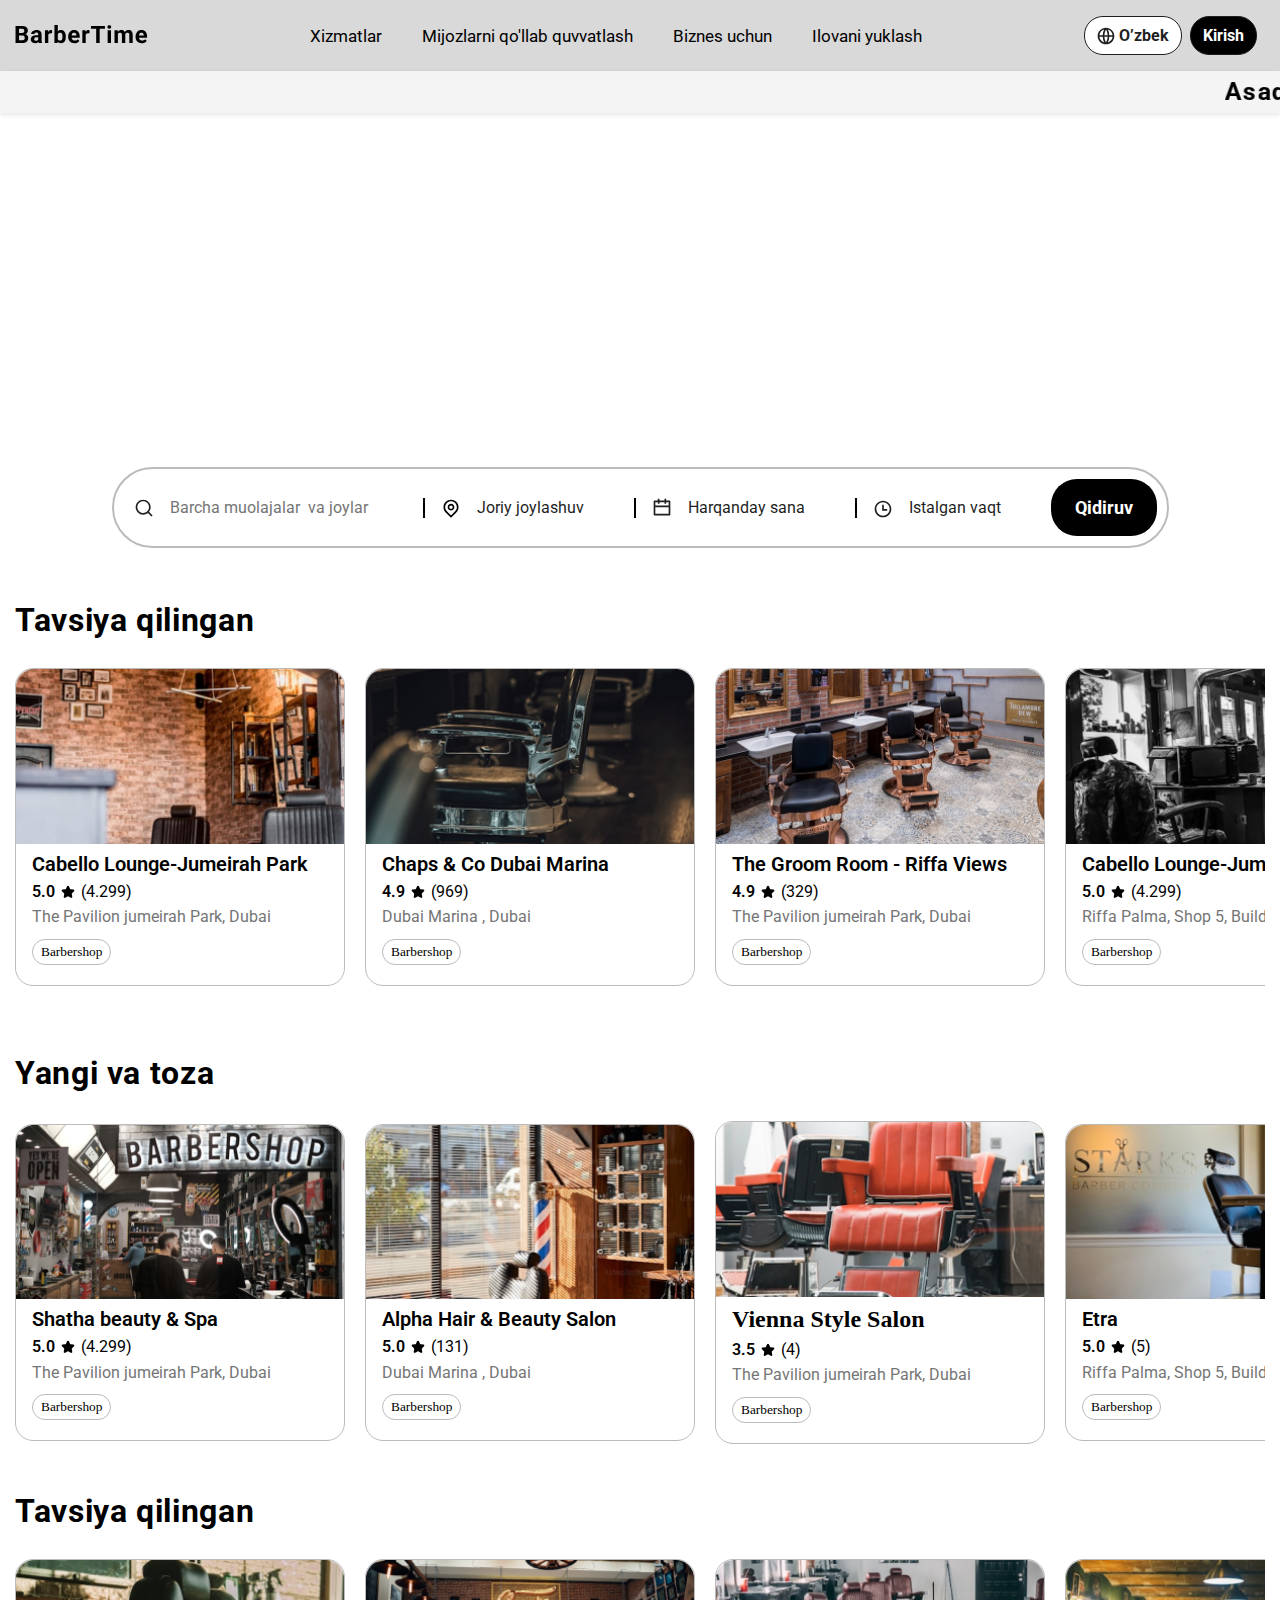
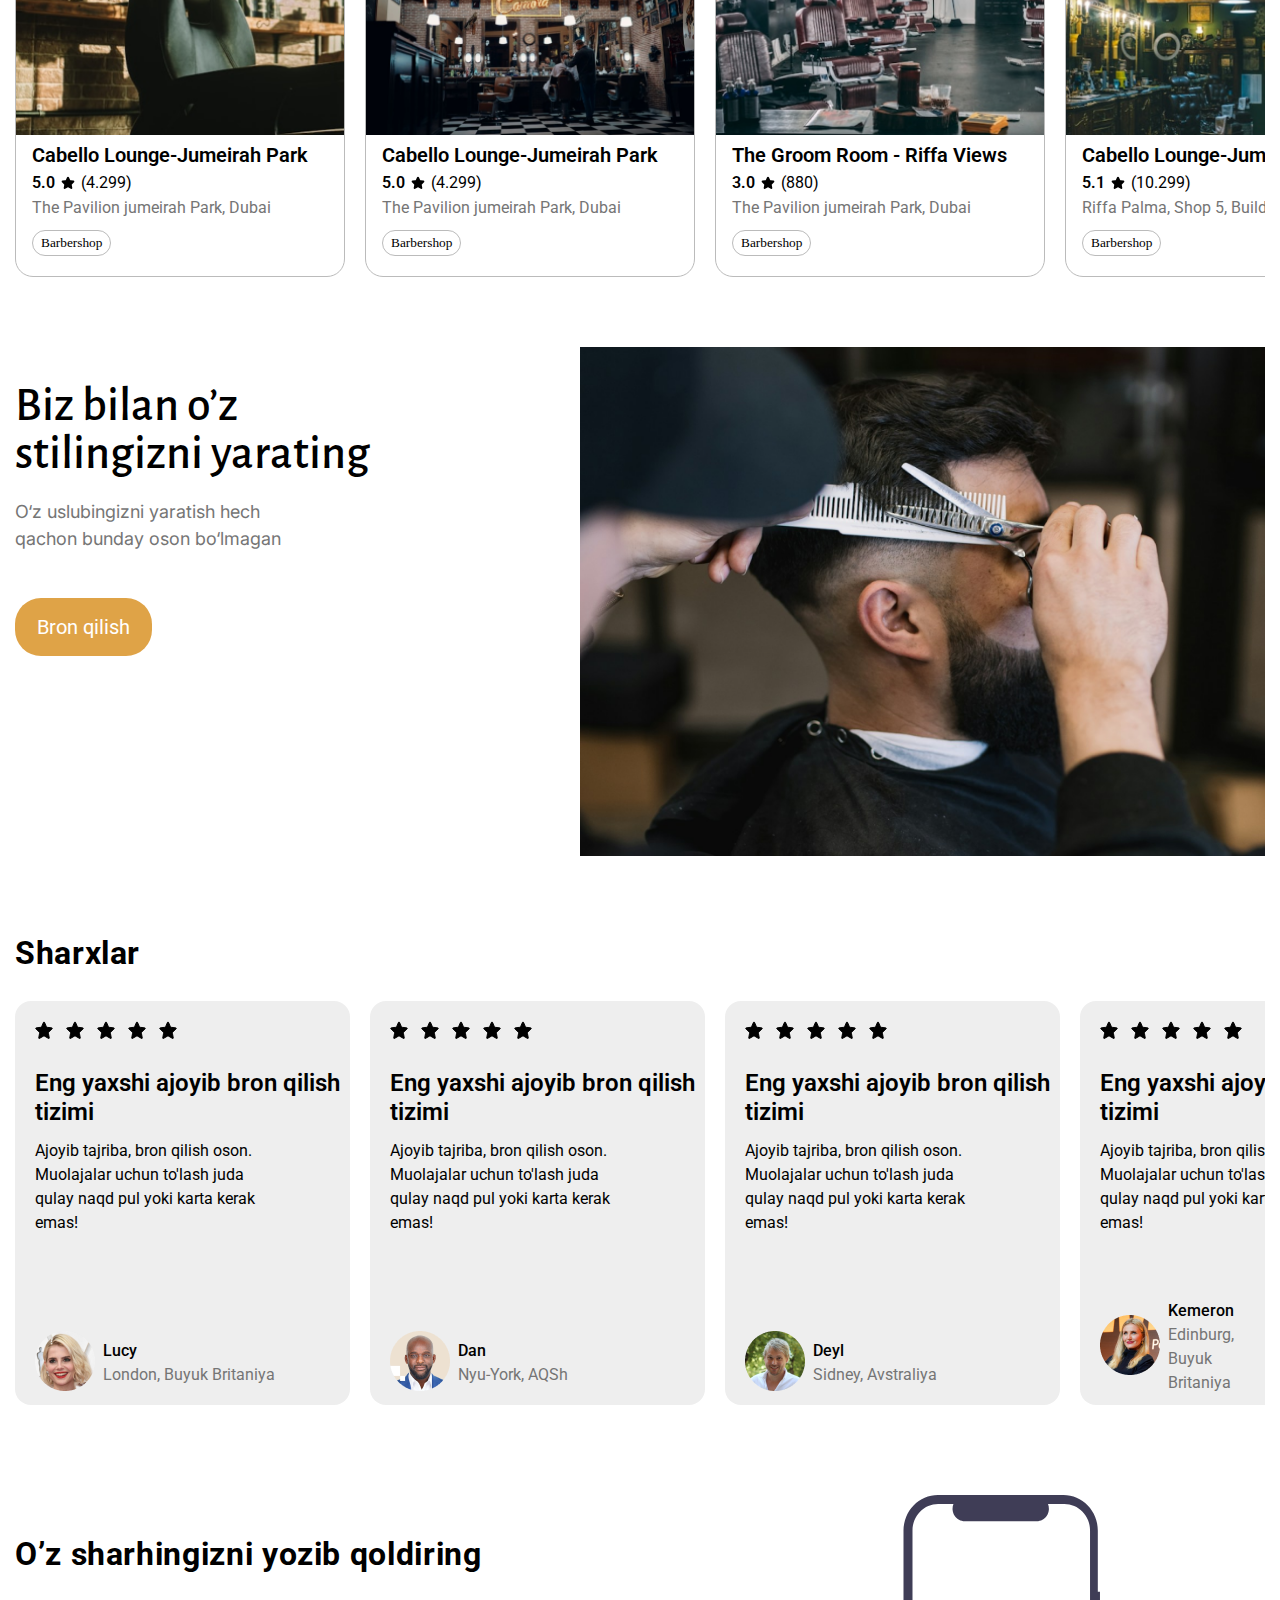
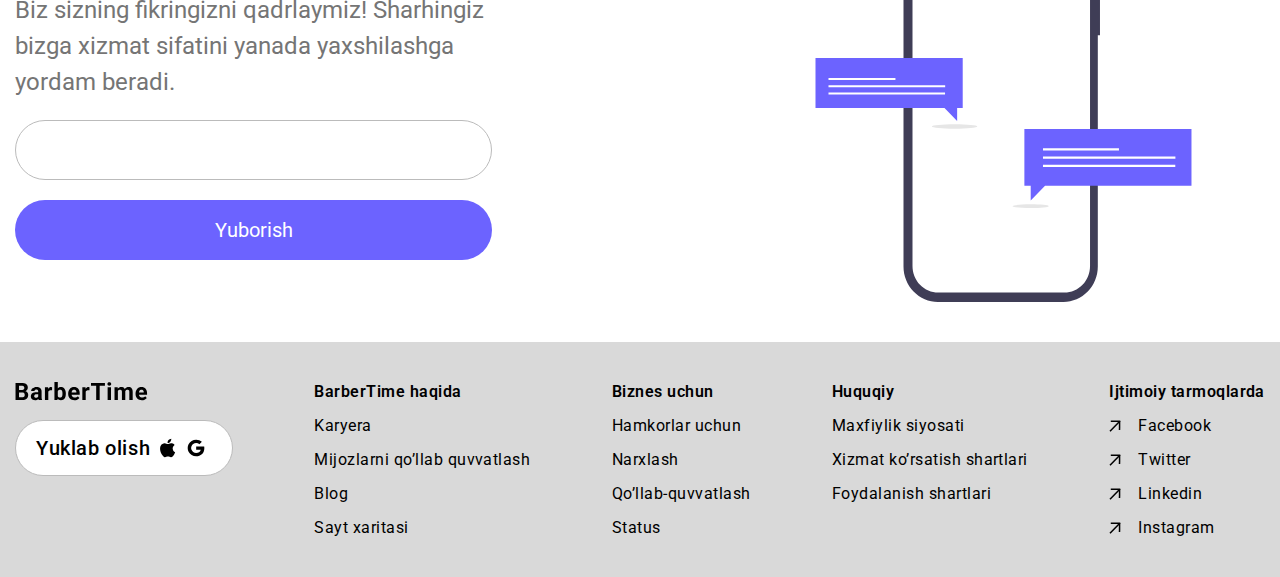
==== index.html @ 0e74a111 "M" ====
<!DOCTYPE html>
<html lang="en">

<head>
    <meta charset="UTF-8">
    <meta name="viewport" content="width=device-width, initial-scale=1.0">
    <title>BarberTime</title>
    <link rel="stylesheet" href="./styles/style.css">
    <audio id="background-music" autoplay loop style="display: none;">
        <source src="./img/Audio.webm" type="audio/webm">
        <source src="./img/Audio.webm" type="audio/ogg">
        Brauzeringiz audio fayllarni qo‘llab-quvvatlamaydi.
    </audio>
</head>

<body>
    <div class="wraaper">
        <!-- HEADER - START -->
        <header class="header">
            <div class="container">
                <div class="header-row">
                    <a href="./index.html" class="header-logo">
                        <img src="./img/header/BarberTime Logo.svg" alt="">
                    </a>
                    <div class="header-nav">
                        <a href="#" class="header-link">Xizmatlar</a>
                        <a href="#" class="header-link">Mijozlarni qo'llab quvvatlash</a>
                        <a href="#" class="header-link">Biznes uchun</a>
                        <a href="#" class="header-link">Ilovani yuklash</a>
                    </div>
                    <div class="header-buttons">
                        <button class="header-button">
                            <div class="header-btn__logo">
                                <svg width="18" height="18" viewBox="0 0 18 18" fill="none"
                                    xmlns="http://www.w3.org/2000/svg">
                                    <path
                                        d="M8.99996 17.3333C4.39758 17.3333 0.666626 13.6023 0.666626 9C0.666626 4.39763 4.39758 0.666672 8.99996 0.666672C13.6023 0.666672 17.3333 4.39763 17.3333 9C17.3333 13.6023 13.6023 17.3333 8.99996 17.3333ZM7.09164 15.3895C6.28948 13.6883 5.79773 11.8118 5.68938 9.83334H2.38487C2.71496 12.4804 4.59695 14.6456 7.09164 15.3895ZM7.35888 9.83334C7.48421 11.8657 8.06479 13.7748 8.99996 15.46C9.93513 13.7748 10.5157 11.8657 10.641 9.83334H7.35888ZM15.615 9.83334H12.3105C12.2022 11.8118 11.7105 13.6883 10.9083 15.3895C13.403 14.6456 15.285 12.4804 15.615 9.83334ZM2.38487 8.16667H5.68938C5.79773 6.18815 6.28948 4.31173 7.09164 2.61047C4.59695 3.35445 2.71496 5.51959 2.38487 8.16667ZM7.35888 8.16667H10.641C10.5157 6.13436 9.93513 4.22521 8.99996 2.54C8.06479 4.22521 7.48421 6.13436 7.35888 8.16667ZM10.9083 2.61047C11.7105 4.31173 12.2022 6.18815 12.3105 8.16667H15.615C15.285 5.51959 13.403 3.35445 10.9083 2.61047Z"
                                        fill="#1F1F1F" />
                                </svg>
                            </div>
                            <h4 class="header-btn__title">O’zbek</h4>
                        </button>
                        <a href="./login.html" class="header-login__btn header-button">
                            <h4 class="header-btn__title">Kirish</h4>
                        </a>
                        <div class="header-mobile">
                            <button class="header-mobile__button header-button">
                                <svg xmlns="http://www.w3.org/2000/svg" width="24" height="20" viewBox="0 0 24 24"
                                    style="fill: rgb(0, 0, 0);transform: msFilter">
                                    <path d="M4 6h16v2H4zm0 5h16v2H4zm0 5h16v2H4z"></path>
                                </svg>
                            </button>
                        </div>
                    </div>
                </div>
            </div> 
        </header>
        <div class="marquer-asad">
            <marquee class="marque" behavior="scroll" direction="left">Asad Web Desgin Soon...� Asad Web Desgin Soon...�</marquee>
            </div>  
        <!-- HEADER - END -->
        <main class="main">
            <!-- BANNER - START -->
            <section class="banner">
                <div class="container">
                    <div class="banner-row">
                        <h1 class="banner-title">Mahalliy go'zallik va sog'lomlashtirish xizmatlarini bron qiling :)
                        </h1>
                        <div class="banner-card">
                            <label class="banner-tiem">
                                <div class="banner-item__icn">
                                    <svg width="20" height="20" viewBox="0 0 20 20" fill="none"
                                        xmlns="http://www.w3.org/2000/svg">
                                        <path
                                            d="M15.0258 13.8473L18.5947 17.4163L17.4163 18.5948L13.8473 15.0258C12.5641 16.0525 10.9367 16.6667 9.16667 16.6667C5.02667 16.6667 1.66667 13.3067 1.66667 9.16667C1.66667 5.02667 5.02667 1.66667 9.16667 1.66667C13.3067 1.66667 16.6667 5.02667 16.6667 9.16667C16.6667 10.9367 16.0525 12.5641 15.0258 13.8473ZM13.3539 13.229C14.3729 12.1788 15 10.7463 15 9.16667C15 5.94376 12.3896 3.33334 9.16667 3.33334C5.94375 3.33334 3.33333 5.94376 3.33333 9.16667C3.33333 12.3896 5.94375 15 9.16667 15C10.7463 15 12.1788 14.3729 13.229 13.3539L13.3539 13.229Z"
                                            fill="#1F1F1F" />
                                    </svg>
                                </div>
                                <input type="text" class="banner-input" placeholder="Barcha muolajalar  va joylar">
                            </label>
                            <div class="banner-tiem">
                                <div class="banner-item__icn">
                                    <svg width="20" height="20" viewBox="0 0 20 20" fill="none"
                                        xmlns="http://www.w3.org/2000/svg">
                                        <path
                                            d="M10 17.4163L14.1248 13.2914C16.4028 11.0134 16.4028 7.31994 14.1248 5.04188C11.8468 2.76382 8.15327 2.76382 5.87521 5.04188C3.59715 7.31994 3.59715 11.0134 5.87521 13.2914L10 17.4163ZM10 19.7733L4.6967 14.47C1.76777 11.541 1.76777 6.7923 4.6967 3.86337C7.62563 0.934438 12.3743 0.934438 15.3033 3.86337C18.2323 6.7923 18.2323 11.541 15.3033 14.47L10 19.7733ZM10 10.8333C10.9205 10.8333 11.6667 10.0872 11.6667 9.16667C11.6667 8.2462 10.9205 7.5 10 7.5C9.0795 7.5 8.33333 8.2462 8.33333 9.16667C8.33333 10.0872 9.0795 10.8333 10 10.8333ZM10 12.5C8.15905 12.5 6.66667 11.0076 6.66667 9.16667C6.66667 7.32572 8.15905 5.83334 10 5.83334C11.8409 5.83334 13.3333 7.32572 13.3333 9.16667C13.3333 11.0076 11.8409 12.5 10 12.5Z"
                                            fill="black" />
                                    </svg>
                                </div>
                                <div class="banner-item__title">Joriy joylashuv</div>
                            </div>
                            <div class="banner-tiem">
                                <div class="banner-item__icn">
                                    <svg width="20" height="20" viewBox="0 0 20 20" fill="none"
                                        xmlns="http://www.w3.org/2000/svg">
                                        <path
                                            d="M7.50002 0.833328V2.49999H12.5V0.833328H14.1667V2.49999H17.5C17.9603 2.49999 18.3334 2.87309 18.3334 3.33333V16.6667C18.3334 17.1269 17.9603 17.5 17.5 17.5H2.50002C2.03979 17.5 1.66669 17.1269 1.66669 16.6667V3.33333C1.66669 2.87309 2.03979 2.49999 2.50002 2.49999H5.83335V0.833328H7.50002ZM16.6667 9.16666H3.33335V15.8333H16.6667V9.16666ZM5.83335 4.16666H3.33335V7.49999H16.6667V4.16666H14.1667V5.83333H12.5V4.16666H7.50002V5.83333H5.83335V4.16666Z"
                                            fill="#1F1F1F" />
                                    </svg>
                                </div>
                                <div class="banner-item__title">Harqanday sana</div>
                            </div>
                            <div class="banner-tiem">
                                <div class="banner-item__icn">
                                    <svg width="20" height="21" viewBox="0 0 20 21" fill="none"
                                        xmlns="http://www.w3.org/2000/svg">
                                        <path
                                            d="M10 19.3148C5.39765 19.3148 1.66669 15.5838 1.66669 10.9815C1.66669 6.37911 5.39765 2.64815 10 2.64815C14.6024 2.64815 18.3334 6.37911 18.3334 10.9815C18.3334 15.5838 14.6024 19.3148 10 19.3148ZM10 17.6481C13.6819 17.6481 16.6667 14.6634 16.6667 10.9815C16.6667 7.29958 13.6819 4.31481 10 4.31481C6.31812 4.31481 3.33335 7.29958 3.33335 10.9815C3.33335 14.6634 6.31812 17.6481 10 17.6481ZM10.8334 10.9815H14.1667V12.6481H9.16669V6.81481H10.8334V10.9815Z"
                                            fill="#1F1F1F" />
                                    </svg>
                                </div>
                                <div class="banner-item__title">Istalgan vaqt</div>
                            </div>
                            <button class="banner-search__btn">Qidiruv</button>
                        </div>
                    </div>
                </div>
            </section>
            <!-- BANNER - START -->

            <!-- RECOMMEND - START -->
            <section class="recommend">
                <div class="container">
                    <h1 class="recommend-title item-title">Tavsiya qilingan</h1>
                    <div class="recommend-row item-main">
                        <div class="recommend-card item-card">
                            <div class="recommend-card__img item-card__img">
                                <img src="./img/tavsiya-card/Cabello Lounge-Jumeirah Park.png" alt="">
                            </div>
                            <div class="recommend-card__contend item-card__contend">
                                <h2 class="recommend-card__title item-card__title">Cabello Lounge-Jumeirah Park</h2>
                                <div class="recommen-row item-row">
                                    <p class="star-title">5.0</p>
                                    <svg width="16" height="16" viewBox="0 0 16 16" fill="none"
                                        xmlns="http://www.w3.org/2000/svg">
                                        <path
                                            d="M8.48884 12.4467C8.18537 12.2769 7.81543 12.2769 7.51196 12.4467L5.18988 13.7465C4.44527 14.1633 3.55431 13.516 3.72061 12.679L4.23923 10.0689C4.30701 9.72782 4.19269 9.37599 3.93736 9.13987L1.98365 7.33314C1.35714 6.75378 1.69746 5.70639 2.54485 5.60591L5.18743 5.29259C5.53279 5.25165 5.83207 5.0342 5.97774 4.7184L7.09234 2.30198C7.44975 1.52711 8.55104 1.52711 8.90845 2.30199L10.023 4.71839C10.1687 5.0342 10.468 5.25165 10.8133 5.29259L13.4559 5.60592C14.3033 5.70639 14.6436 6.75377 14.0171 7.33314L12.0634 9.13987C11.8081 9.37599 11.6938 9.72782 11.7616 10.0689L12.2802 12.679C12.4465 13.516 11.5555 14.1633 10.8109 13.7465L8.48884 12.4467Z"
                                            fill="black" />
                                    </svg>
                                    <p class="star-left__title">(4.299)</p>
                                </div>
                                <p class="recommend-card__subtitle item-card__subtitle">The Pavilion jumeirah Park, Dubai</p>
                                <button class="recommend-button item-card__button">Barbershop</button>
                            </div>
                        </div>
                        <div class="recommend-card item-card">
                            <div class="recommend-card__img item-card__img">
                                <img src="./img/tavsiya-card/Chaps & Co Dubai Marina.png" alt="">
                            </div>
                            <div class="recommend-card__contend item-card__contend">
                                <h2 class="recommend-card__title item-card__title">Chaps & Co Dubai Marina</h2>
                                <div class="recommen-row item-row">
                                    <p class="star-title">4.9</p>
                                    <svg width="16" height="16" viewBox="0 0 16 16" fill="none"
                                        xmlns="http://www.w3.org/2000/svg">
                                        <path
                                            d="M8.48884 12.4467C8.18537 12.2769 7.81543 12.2769 7.51196 12.4467L5.18988 13.7465C4.44527 14.1633 3.55431 13.516 3.72061 12.679L4.23923 10.0689C4.30701 9.72782 4.19269 9.37599 3.93736 9.13987L1.98365 7.33314C1.35714 6.75378 1.69746 5.70639 2.54485 5.60591L5.18743 5.29259C5.53279 5.25165 5.83207 5.0342 5.97774 4.7184L7.09234 2.30198C7.44975 1.52711 8.55104 1.52711 8.90845 2.30199L10.023 4.71839C10.1687 5.0342 10.468 5.25165 10.8133 5.29259L13.4559 5.60592C14.3033 5.70639 14.6436 6.75377 14.0171 7.33314L12.0634 9.13987C11.8081 9.37599 11.6938 9.72782 11.7616 10.0689L12.2802 12.679C12.4465 13.516 11.5555 14.1633 10.8109 13.7465L8.48884 12.4467Z"
                                            fill="black" />
                                    </svg>
                                    <p class="star-left__title">(969)</p>
                                </div>
                                <p class="recommend-card__subtitle item-card__subtitle">Dubai  Marina , Dubai</p>
                                <button class="recommend-button item-card__button">Barbershop</button>
                            </div>
                        </div>
                        <div class="recommend-card item-card">
                            <div class="recommend-card__img item-card__img">
                                <img src="./img/tavsiya-card/The Groom Room - Riffa Views.png" alt="">
                            </div>
                            <div class="recommend-card__contend item-card__contend">
                                <h2 class="recommend-card__title item-card__title">The Groom Room - Riffa Views</h2>
                                <div class="recommen-row item-row">
                                    <p class="star-title">4.9</p>
                                    <svg width="16" height="16" viewBox="0 0 16 16" fill="none"
                                        xmlns="http://www.w3.org/2000/svg">
                                        <path
                                            d="M8.48884 12.4467C8.18537 12.2769 7.81543 12.2769 7.51196 12.4467L5.18988 13.7465C4.44527 14.1633 3.55431 13.516 3.72061 12.679L4.23923 10.0689C4.30701 9.72782 4.19269 9.37599 3.93736 9.13987L1.98365 7.33314C1.35714 6.75378 1.69746 5.70639 2.54485 5.60591L5.18743 5.29259C5.53279 5.25165 5.83207 5.0342 5.97774 4.7184L7.09234 2.30198C7.44975 1.52711 8.55104 1.52711 8.90845 2.30199L10.023 4.71839C10.1687 5.0342 10.468 5.25165 10.8133 5.29259L13.4559 5.60592C14.3033 5.70639 14.6436 6.75377 14.0171 7.33314L12.0634 9.13987C11.8081 9.37599 11.6938 9.72782 11.7616 10.0689L12.2802 12.679C12.4465 13.516 11.5555 14.1633 10.8109 13.7465L8.48884 12.4467Z"
                                            fill="black" />
                                    </svg>
                                    <p class="star-left__title">(329)</p>
                                </div>
                                <p class="recommend-card__subtitle item-card__subtitle">The Pavilion jumeirah Park, Dubai</p>
                                <button class="recommend-button item-card__button">Barbershop</button>
                            </div>
                        </div>
                        <div class="recommend-card item-card">
                            <div class="recommend-card__img item-card__img">
                                <img src="./img/tavsiya-card/Cabello Lounge-Jumeirah.png" alt="">
                            </div>
                            <div class="recommend-card__contend item-card__contend">
                                <h2 class="recommend-card__title item-card__title">Cabello Lounge-Jumeirah Park</h2>
                                <div class="recommen-row item-row">
                                    <p class="star-title">5.0</p>
                                    <svg width="16" height="16" viewBox="0 0 16 16" fill="none"
                                        xmlns="http://www.w3.org/2000/svg">
                                        <path
                                            d="M8.48884 12.4467C8.18537 12.2769 7.81543 12.2769 7.51196 12.4467L5.18988 13.7465C4.44527 14.1633 3.55431 13.516 3.72061 12.679L4.23923 10.0689C4.30701 9.72782 4.19269 9.37599 3.93736 9.13987L1.98365 7.33314C1.35714 6.75378 1.69746 5.70639 2.54485 5.60591L5.18743 5.29259C5.53279 5.25165 5.83207 5.0342 5.97774 4.7184L7.09234 2.30198C7.44975 1.52711 8.55104 1.52711 8.90845 2.30199L10.023 4.71839C10.1687 5.0342 10.468 5.25165 10.8133 5.29259L13.4559 5.60592C14.3033 5.70639 14.6436 6.75377 14.0171 7.33314L12.0634 9.13987C11.8081 9.37599 11.6938 9.72782 11.7616 10.0689L12.2802 12.679C12.4465 13.516 11.5555 14.1633 10.8109 13.7465L8.48884 12.4467Z"
                                            fill="black" />
                                    </svg>
                                    <p class="star-left__title">(4.299)</p>
                                </div>
                                <p class="recommend-card__subtitle item-card__subtitle">Riffa Palma, Shop 5, Building 772, Road </p>
                                <button class="recommend-button item-card__button">Barbershop</button>
                            </div>
                        </div>
                    </div>
                </div>
            </section>
            <!-- RECOMMEND - END -->

            <!-- NEW-TOWAR - START -->
            <section class="new-towar">
                <div class="container">
                    <h1 class="new-towar__title item-title">Yangi va toza</h1>
                    <div class="new-towar__row item-main">
                        <div class="new-towar__card item-card">
                            <div class="new-towar__card-img item-card__img">
                                <img src="./img/Nwe-towar__card/Rectangle 6.png" alt="img">
                            </div>
                            <div class="new-towar__contend item-card__contend">
                                <h2 class="new-towar__card-title item-card__title">Shatha beauty & Spa</h2>
                                <div class="item-row">
                                    <p class="star-title">5.0</p>
                                    <svg width="16" height="16" viewBox="0 0 16 16" fill="none"
                                        xmlns="http://www.w3.org/2000/svg">
                                        <path
                                            d="M8.48884 12.4467C8.18537 12.2769 7.81543 12.2769 7.51196 12.4467L5.18988 13.7465C4.44527 14.1633 3.55431 13.516 3.72061 12.679L4.23923 10.0689C4.30701 9.72782 4.19269 9.37599 3.93736 9.13987L1.98365 7.33314C1.35714 6.75378 1.69746 5.70639 2.54485 5.60591L5.18743 5.29259C5.53279 5.25165 5.83207 5.0342 5.97774 4.7184L7.09234 2.30198C7.44975 1.52711 8.55104 1.52711 8.90845 2.30199L10.023 4.71839C10.1687 5.0342 10.468 5.25165 10.8133 5.29259L13.4559 5.60592C14.3033 5.70639 14.6436 6.75377 14.0171 7.33314L12.0634 9.13987C11.8081 9.37599 11.6938 9.72782 11.7616 10.0689L12.2802 12.679C12.4465 13.516 11.5555 14.1633 10.8109 13.7465L8.48884 12.4467Z"
                                            fill="black" />
                                    </svg>
                                    <p class="star-left__title">(4.299)</p>
                                </div>
                                <p class="new-towar__card-subtitle item-card__subtitle">The Pavilion jumeirah Park, Dubai</p>
                                <button class="new-towar__button item-card__button">Barbershop</button>
                            </div>
                        </div>
                        <div class="new-towar__card item-card">
                            <div class="new-towar__card-img item-card__img">
                                <img src="./img/Nwe-towar__card/Rectangle 9.png" alt="img">
                            </div>
                            <div class="new-towar__contend item-card__contend">
                                <h2 class="new-towar__card-title item-card__title">Alpha Hair & Beauty Salon</h2>
                                <div class="item-row">
                                    <p class="star-title">5.0</p>
                                    <svg width="16" height="16" viewBox="0 0 16 16" fill="none"
                                        xmlns="http://www.w3.org/2000/svg">
                                        <path
                                            d="M8.48884 12.4467C8.18537 12.2769 7.81543 12.2769 7.51196 12.4467L5.18988 13.7465C4.44527 14.1633 3.55431 13.516 3.72061 12.679L4.23923 10.0689C4.30701 9.72782 4.19269 9.37599 3.93736 9.13987L1.98365 7.33314C1.35714 6.75378 1.69746 5.70639 2.54485 5.60591L5.18743 5.29259C5.53279 5.25165 5.83207 5.0342 5.97774 4.7184L7.09234 2.30198C7.44975 1.52711 8.55104 1.52711 8.90845 2.30199L10.023 4.71839C10.1687 5.0342 10.468 5.25165 10.8133 5.29259L13.4559 5.60592C14.3033 5.70639 14.6436 6.75377 14.0171 7.33314L12.0634 9.13987C11.8081 9.37599 11.6938 9.72782 11.7616 10.0689L12.2802 12.679C12.4465 13.516 11.5555 14.1633 10.8109 13.7465L8.48884 12.4467Z"
                                            fill="black" />
                                    </svg>
                                    <p class="star-left__title">(131)</p>
                                </div>
                                <p class="new-towar__card-subtitle item-card__subtitle">Dubai  Marina , Dubai</p>
                                <button class="new-towar__button item-card__button">Barbershop</button>
                            </div>
                        </div>
                        <div class="new-towar__card item-card">
                            <div class="new-towar__card-img item-card__img">
                                <img src="./img/Nwe-towar__card/Rectangle 12.png" alt="img">
                            </div>
                            <div class="new-towar__contend item-card__contend">
                                <h2 class="new-towar__card-title">Vienna Style Salon</h2>
                                <div class="item-row">
                                    <p class="star-title">3.5</p>
                                    <svg width="16" height="16" viewBox="0 0 16 16" fill="none"
                                        xmlns="http://www.w3.org/2000/svg">
                                        <path
                                            d="M8.48884 12.4467C8.18537 12.2769 7.81543 12.2769 7.51196 12.4467L5.18988 13.7465C4.44527 14.1633 3.55431 13.516 3.72061 12.679L4.23923 10.0689C4.30701 9.72782 4.19269 9.37599 3.93736 9.13987L1.98365 7.33314C1.35714 6.75378 1.69746 5.70639 2.54485 5.60591L5.18743 5.29259C5.53279 5.25165 5.83207 5.0342 5.97774 4.7184L7.09234 2.30198C7.44975 1.52711 8.55104 1.52711 8.90845 2.30199L10.023 4.71839C10.1687 5.0342 10.468 5.25165 10.8133 5.29259L13.4559 5.60592C14.3033 5.70639 14.6436 6.75377 14.0171 7.33314L12.0634 9.13987C11.8081 9.37599 11.6938 9.72782 11.7616 10.0689L12.2802 12.679C12.4465 13.516 11.5555 14.1633 10.8109 13.7465L8.48884 12.4467Z"
                                            fill="black" />
                                    </svg>
                                    <p class="star-left__title">(4)</p>
                                </div>
                                <p class="new-towar__card-subtitle item-card__subtitle">The Pavilion jumeirah Park, Dubai</p>
                                <button class="new-towar__button item-card__button">Barbershop</button>
                            </div>
                        </div>
                        <div class="new-towar__card item-card">
                            <div class="new-towar__card-img item-card__img">
                                <img src="./img/Nwe-towar__card/Rectangle 15.png" alt="img">
                            </div>
                            <div class="new-towar__contend item-card__contend">
                                <h2 class="new-towar__card-title item-card__title">Etra</h2>
                                <div class="item-row">
                                    <p class="star-title">5.0</p>
                                    <svg width="16" height="16" viewBox="0 0 16 16" fill="none"
                                        xmlns="http://www.w3.org/2000/svg">
                                        <path
                                            d="M8.48884 12.4467C8.18537 12.2769 7.81543 12.2769 7.51196 12.4467L5.18988 13.7465C4.44527 14.1633 3.55431 13.516 3.72061 12.679L4.23923 10.0689C4.30701 9.72782 4.19269 9.37599 3.93736 9.13987L1.98365 7.33314C1.35714 6.75378 1.69746 5.70639 2.54485 5.60591L5.18743 5.29259C5.53279 5.25165 5.83207 5.0342 5.97774 4.7184L7.09234 2.30198C7.44975 1.52711 8.55104 1.52711 8.90845 2.30199L10.023 4.71839C10.1687 5.0342 10.468 5.25165 10.8133 5.29259L13.4559 5.60592C14.3033 5.70639 14.6436 6.75377 14.0171 7.33314L12.0634 9.13987C11.8081 9.37599 11.6938 9.72782 11.7616 10.0689L12.2802 12.679C12.4465 13.516 11.5555 14.1633 10.8109 13.7465L8.48884 12.4467Z"
                                            fill="black" />
                                    </svg>
                                    <p class="star-left__title">(5)</p>
                                </div>
                                <p class="new-towar__card-subtitle item-card__subtitle">Riffa Palma, Shop 5, Building 772, Road </p>
                                <button class="new-towar__button item-card__button">Barbershop</button>
                            </div>
                        </div>
                    </div>

                </div>
            </section>
            <!-- NEW-TOWAR - END -->

            <!-- EXPLANATION - START -->
            <section class="explanation">
                <div class="container">
                    <h1 class="explanation-title item-title">Tavsiya qilingan</h1>
                    <div class="explanation-row item-main">
                        <div class="explanation-card item-card">
                            <div class="explanation-card__img item-card__img">
                                <img src="./img/explanation/Rectangle 6.png" alt="">
                            </div>
                            <div class="explanation-card__contend item-card__contend">
                                <h2 class="explanation-card__title item item-card__title">Cabello Lounge-Jumeirah Park</h2>
                                <div class="item-row">
                                    <p class="star-title">5.0</p>
                                    <svg width="16" height="16" viewBox="0 0 16 16" fill="none"
                                        xmlns="http://www.w3.org/2000/svg">
                                        <path
                                            d="M8.48884 12.4467C8.18537 12.2769 7.81543 12.2769 7.51196 12.4467L5.18988 13.7465C4.44527 14.1633 3.55431 13.516 3.72061 12.679L4.23923 10.0689C4.30701 9.72782 4.19269 9.37599 3.93736 9.13987L1.98365 7.33314C1.35714 6.75378 1.69746 5.70639 2.54485 5.60591L5.18743 5.29259C5.53279 5.25165 5.83207 5.0342 5.97774 4.7184L7.09234 2.30198C7.44975 1.52711 8.55104 1.52711 8.90845 2.30199L10.023 4.71839C10.1687 5.0342 10.468 5.25165 10.8133 5.29259L13.4559 5.60592C14.3033 5.70639 14.6436 6.75377 14.0171 7.33314L12.0634 9.13987C11.8081 9.37599 11.6938 9.72782 11.7616 10.0689L12.2802 12.679C12.4465 13.516 11.5555 14.1633 10.8109 13.7465L8.48884 12.4467Z"
                                            fill="black" />
                                    </svg>
                                    <p class="star-left__title">(4.299)</p>
                                </div>
                                <p class="explanation-card__subtitle item-card__subtitle">The Pavilion jumeirah Park, Dubai</p>
                                <button class="explanation-card__button item-card__button">Barbershop</button>
                            </div>
                        </div>
                        <div class="explanation-card item-card">
                            <div class="explanation-card__img item-card__img">
                                <img src="./img/explanation/Rectangle 9.png" alt="">
                            </div>
                            <div class="explanation-card__contend item-card__contend">
                                <h2 class="explanation-card__title item item-card__title">Cabello Lounge-Jumeirah Park</h2>
                                <div class="item-row">
                                    <p class="star-title">5.0</p>
                                    <svg width="16" height="16" viewBox="0 0 16 16" fill="none"
                                        xmlns="http://www.w3.org/2000/svg">
                                        <path
                                            d="M8.48884 12.4467C8.18537 12.2769 7.81543 12.2769 7.51196 12.4467L5.18988 13.7465C4.44527 14.1633 3.55431 13.516 3.72061 12.679L4.23923 10.0689C4.30701 9.72782 4.19269 9.37599 3.93736 9.13987L1.98365 7.33314C1.35714 6.75378 1.69746 5.70639 2.54485 5.60591L5.18743 5.29259C5.53279 5.25165 5.83207 5.0342 5.97774 4.7184L7.09234 2.30198C7.44975 1.52711 8.55104 1.52711 8.90845 2.30199L10.023 4.71839C10.1687 5.0342 10.468 5.25165 10.8133 5.29259L13.4559 5.60592C14.3033 5.70639 14.6436 6.75377 14.0171 7.33314L12.0634 9.13987C11.8081 9.37599 11.6938 9.72782 11.7616 10.0689L12.2802 12.679C12.4465 13.516 11.5555 14.1633 10.8109 13.7465L8.48884 12.4467Z"
                                            fill="black" />
                                    </svg>
                                    <p class="star-left__title">(4.299)</p>
                                </div>
                                <p class="explanation-card__subtitle item-card__subtitle">The Pavilion jumeirah Park, Dubai</p>
                                <button class="explanation-card__button item-card__button">Barbershop</button>
                            </div>
                        </div>
                        <div class="explanation-card item-card">
                            <div class="explanation-card__img item-card__img">
                                <img src="./img/explanation/Rectangle 12.png" alt="">
                            </div>
                            <div class="explanation-card__contend item-card__contend">
                                <h2 class="explanation-card__title item item-card__title">The Groom Room - Riffa Views</h2>
                                <div class="item-row">
                                    <p class="star-title">3.0</p>
                                    <svg width="16" height="16" viewBox="0 0 16 16" fill="none"
                                        xmlns="http://www.w3.org/2000/svg">
                                        <path
                                            d="M8.48884 12.4467C8.18537 12.2769 7.81543 12.2769 7.51196 12.4467L5.18988 13.7465C4.44527 14.1633 3.55431 13.516 3.72061 12.679L4.23923 10.0689C4.30701 9.72782 4.19269 9.37599 3.93736 9.13987L1.98365 7.33314C1.35714 6.75378 1.69746 5.70639 2.54485 5.60591L5.18743 5.29259C5.53279 5.25165 5.83207 5.0342 5.97774 4.7184L7.09234 2.30198C7.44975 1.52711 8.55104 1.52711 8.90845 2.30199L10.023 4.71839C10.1687 5.0342 10.468 5.25165 10.8133 5.29259L13.4559 5.60592C14.3033 5.70639 14.6436 6.75377 14.0171 7.33314L12.0634 9.13987C11.8081 9.37599 11.6938 9.72782 11.7616 10.0689L12.2802 12.679C12.4465 13.516 11.5555 14.1633 10.8109 13.7465L8.48884 12.4467Z"
                                            fill="black" />
                                    </svg>
                                    <p class="star-left__title">(880)</p>
                                </div>
                                <p class="explanation-card__subtitle item-card__subtitle">The Pavilion jumeirah Park, Dubai</p>
                                <button class="explanation-card__button item-card__button">Barbershop</button>
                            </div>
                        </div>
                        <div class="explanation-card item-card">
                            <div class="explanation-card__img item-card__img">
                                <img src="./img/explanation/Rectangle 15.png" alt="">
                            </div>
                            <div class="explanation-card__contend item-card__contend">
                                <h2 class="explanation-card__title item item-card__title">Cabello Lounge-Jumeirah Park</h2>
                                <div class="item-row">
                                    <p class="star-title">5.1</p>
                                    <svg width="16" height="16" viewBox="0 0 16 16" fill="none"
                                        xmlns="http://www.w3.org/2000/svg">
                                        <path
                                            d="M8.48884 12.4467C8.18537 12.2769 7.81543 12.2769 7.51196 12.4467L5.18988 13.7465C4.44527 14.1633 3.55431 13.516 3.72061 12.679L4.23923 10.0689C4.30701 9.72782 4.19269 9.37599 3.93736 9.13987L1.98365 7.33314C1.35714 6.75378 1.69746 5.70639 2.54485 5.60591L5.18743 5.29259C5.53279 5.25165 5.83207 5.0342 5.97774 4.7184L7.09234 2.30198C7.44975 1.52711 8.55104 1.52711 8.90845 2.30199L10.023 4.71839C10.1687 5.0342 10.468 5.25165 10.8133 5.29259L13.4559 5.60592C14.3033 5.70639 14.6436 6.75377 14.0171 7.33314L12.0634 9.13987C11.8081 9.37599 11.6938 9.72782 11.7616 10.0689L12.2802 12.679C12.4465 13.516 11.5555 14.1633 10.8109 13.7465L8.48884 12.4467Z"
                                            fill="black" />
                                    </svg>
                                    <p class="star-left__title">(10.299)</p>
                                </div>
                                <p class="explanation-card__subtitle item-card__subtitle">Riffa Palma, Shop 5, Building 772, Road </p>
                                <button class="explanation-card__button item-card__button">Barbershop</button>
                            </div>
                        </div>
                    </div>
                </div>
            </section>
            <!-- EXPLANATION - END -->

            <!-- STYLE - START -->

            <section class="style">
                <div class="container">
                    <div class="style-row">
                        <div class="style-contend">
                            <h1 class="style-title">Biz bilan o’z stilingizni yarating</h1>
                            <p class="style-subtitle">O‘z uslubingizni yaratish hech qachon bunday oson bo‘lmagan</p>
                            <button class="style-submit__btn">Bron qilish</button> 
                        </div>
                        <div class="style-img">
                            <img src="./img/Style/bron1 images.png" alt="images">
                        </div>
                    </div>
                </div>
            </section>

            <!-- STYLE - END -->

            <!-- COMMENT - START -->

            <section class="comment">
                <div class="container">
                    <h1 class="comment-title item-title">Sharxlar</h1>
                    <div class="comment-row">
                        <div class="comment-card">
                            <div class="comment-stars">
                                <div class="comment-star">
                                    <svg width="18" height="19" viewBox="0 0 18 19" fill="none" xmlns="http://www.w3.org/2000/svg">
                                        <path d="M9.76089 15.2301C9.29131 14.9537 8.70878 14.9537 8.2392 15.2301L4.46505 17.4514C4.09485 17.6693 3.64037 17.3498 3.72013 16.9277L4.59153 12.3164C4.68499 11.8219 4.52417 11.3134 4.16331 10.9625L0.841496 7.73251C0.540806 7.44013 0.712023 6.92976 1.1282 6.87788L5.53151 6.32892C6.05594 6.26354 6.50727 5.92701 6.71958 5.44304L8.54216 1.2884C8.71713 0.889549 9.28295 0.889549 9.45792 1.2884L11.2805 5.44303C11.4928 5.92701 11.9441 6.26354 12.4685 6.32893L16.8718 6.87788C17.288 6.92976 17.4592 7.44013 17.1585 7.73251L13.8368 10.9625C13.4759 11.3134 13.3151 11.8219 13.4085 12.3164L14.2799 16.9277C14.3597 17.3498 13.9052 17.6693 13.535 17.4514L9.76089 15.2301Z" fill="black" stroke="black" stroke-linejoin="round"/>
                                    </svg>
                                </div>
                                <div class="comment-star">
                                    <svg width="18" height="19" viewBox="0 0 18 19" fill="none" xmlns="http://www.w3.org/2000/svg">
                                        <path d="M9.76089 15.2301C9.29131 14.9537 8.70878 14.9537 8.2392 15.2301L4.46505 17.4514C4.09485 17.6693 3.64037 17.3498 3.72013 16.9277L4.59153 12.3164C4.68499 11.8219 4.52417 11.3134 4.16331 10.9625L0.841496 7.73251C0.540806 7.44013 0.712023 6.92976 1.1282 6.87788L5.53151 6.32892C6.05594 6.26354 6.50727 5.92701 6.71958 5.44304L8.54216 1.2884C8.71713 0.889549 9.28295 0.889549 9.45792 1.2884L11.2805 5.44303C11.4928 5.92701 11.9441 6.26354 12.4685 6.32893L16.8718 6.87788C17.288 6.92976 17.4592 7.44013 17.1585 7.73251L13.8368 10.9625C13.4759 11.3134 13.3151 11.8219 13.4085 12.3164L14.2799 16.9277C14.3597 17.3498 13.9052 17.6693 13.535 17.4514L9.76089 15.2301Z" fill="black" stroke="black" stroke-linejoin="round"/>
                                    </svg>
                                </div>
                                <div class="comment-star">
                                    <svg width="18" height="19" viewBox="0 0 18 19" fill="none" xmlns="http://www.w3.org/2000/svg">
                                        <path d="M9.76089 15.2301C9.29131 14.9537 8.70878 14.9537 8.2392 15.2301L4.46505 17.4514C4.09485 17.6693 3.64037 17.3498 3.72013 16.9277L4.59153 12.3164C4.68499 11.8219 4.52417 11.3134 4.16331 10.9625L0.841496 7.73251C0.540806 7.44013 0.712023 6.92976 1.1282 6.87788L5.53151 6.32892C6.05594 6.26354 6.50727 5.92701 6.71958 5.44304L8.54216 1.2884C8.71713 0.889549 9.28295 0.889549 9.45792 1.2884L11.2805 5.44303C11.4928 5.92701 11.9441 6.26354 12.4685 6.32893L16.8718 6.87788C17.288 6.92976 17.4592 7.44013 17.1585 7.73251L13.8368 10.9625C13.4759 11.3134 13.3151 11.8219 13.4085 12.3164L14.2799 16.9277C14.3597 17.3498 13.9052 17.6693 13.535 17.4514L9.76089 15.2301Z" fill="black" stroke="black" stroke-linejoin="round"/>
                                    </svg>
                                </div>
                                <div class="comment-star">
                                    <svg width="18" height="19" viewBox="0 0 18 19" fill="none" xmlns="http://www.w3.org/2000/svg">
                                        <path d="M9.76089 15.2301C9.29131 14.9537 8.70878 14.9537 8.2392 15.2301L4.46505 17.4514C4.09485 17.6693 3.64037 17.3498 3.72013 16.9277L4.59153 12.3164C4.68499 11.8219 4.52417 11.3134 4.16331 10.9625L0.841496 7.73251C0.540806 7.44013 0.712023 6.92976 1.1282 6.87788L5.53151 6.32892C6.05594 6.26354 6.50727 5.92701 6.71958 5.44304L8.54216 1.2884C8.71713 0.889549 9.28295 0.889549 9.45792 1.2884L11.2805 5.44303C11.4928 5.92701 11.9441 6.26354 12.4685 6.32893L16.8718 6.87788C17.288 6.92976 17.4592 7.44013 17.1585 7.73251L13.8368 10.9625C13.4759 11.3134 13.3151 11.8219 13.4085 12.3164L14.2799 16.9277C14.3597 17.3498 13.9052 17.6693 13.535 17.4514L9.76089 15.2301Z" fill="black" stroke="black" stroke-linejoin="round"/>
                                    </svg>
                                </div>
                                <div class="comment-star">
                                    <svg width="18" height="19" viewBox="0 0 18 19" fill="none" xmlns="http://www.w3.org/2000/svg">
                                        <path d="M9.76089 15.2301C9.29131 14.9537 8.70878 14.9537 8.2392 15.2301L4.46505 17.4514C4.09485 17.6693 3.64037 17.3498 3.72013 16.9277L4.59153 12.3164C4.68499 11.8219 4.52417 11.3134 4.16331 10.9625L0.841496 7.73251C0.540806 7.44013 0.712023 6.92976 1.1282 6.87788L5.53151 6.32892C6.05594 6.26354 6.50727 5.92701 6.71958 5.44304L8.54216 1.2884C8.71713 0.889549 9.28295 0.889549 9.45792 1.2884L11.2805 5.44303C11.4928 5.92701 11.9441 6.26354 12.4685 6.32893L16.8718 6.87788C17.288 6.92976 17.4592 7.44013 17.1585 7.73251L13.8368 10.9625C13.4759 11.3134 13.3151 11.8219 13.4085 12.3164L14.2799 16.9277C14.3597 17.3498 13.9052 17.6693 13.535 17.4514L9.76089 15.2301Z" fill="black" stroke="black" stroke-linejoin="round"/>
                                    </svg>
                                </div>
                            </div>
                            <h1 class="comment-card__title">Eng yaxshi ajoyib bron qilish  tizimi</h1>
                            <p class="comment-card__subtitle">Ajoyib tajriba, bron qilish oson. Muolajalar uchun to'lash juda qulay naqd pul yoki  karta kerak emas!</p>
                            <div class="comment-card__profiles">
                                <div class="comment-card__profiles-img">
                                    <img src="./img/Comment/Lucy.png" alt="Lucy images">
                                </div>
                                <div class="comment-card__profiles-content">
                                    <h3 class="comment-card__profiles-title">Lucy</h3>
                                    <p class="comment-card__profiles-subtitle">London, Buyuk Britaniya</p>
                                </div>
                            </div>
                        </div>
                        <div class="comment-card">
                            <div class="comment-stars">
                                <div class="comment-star">
                                    <svg width="18" height="19" viewBox="0 0 18 19" fill="none" xmlns="http://www.w3.org/2000/svg">
                                        <path d="M9.76089 15.2301C9.29131 14.9537 8.70878 14.9537 8.2392 15.2301L4.46505 17.4514C4.09485 17.6693 3.64037 17.3498 3.72013 16.9277L4.59153 12.3164C4.68499 11.8219 4.52417 11.3134 4.16331 10.9625L0.841496 7.73251C0.540806 7.44013 0.712023 6.92976 1.1282 6.87788L5.53151 6.32892C6.05594 6.26354 6.50727 5.92701 6.71958 5.44304L8.54216 1.2884C8.71713 0.889549 9.28295 0.889549 9.45792 1.2884L11.2805 5.44303C11.4928 5.92701 11.9441 6.26354 12.4685 6.32893L16.8718 6.87788C17.288 6.92976 17.4592 7.44013 17.1585 7.73251L13.8368 10.9625C13.4759 11.3134 13.3151 11.8219 13.4085 12.3164L14.2799 16.9277C14.3597 17.3498 13.9052 17.6693 13.535 17.4514L9.76089 15.2301Z" fill="black" stroke="black" stroke-linejoin="round"/>
                                    </svg>
                                </div>
                                <div class="comment-star">
                                    <svg width="18" height="19" viewBox="0 0 18 19" fill="none" xmlns="http://www.w3.org/2000/svg">
                                        <path d="M9.76089 15.2301C9.29131 14.9537 8.70878 14.9537 8.2392 15.2301L4.46505 17.4514C4.09485 17.6693 3.64037 17.3498 3.72013 16.9277L4.59153 12.3164C4.68499 11.8219 4.52417 11.3134 4.16331 10.9625L0.841496 7.73251C0.540806 7.44013 0.712023 6.92976 1.1282 6.87788L5.53151 6.32892C6.05594 6.26354 6.50727 5.92701 6.71958 5.44304L8.54216 1.2884C8.71713 0.889549 9.28295 0.889549 9.45792 1.2884L11.2805 5.44303C11.4928 5.92701 11.9441 6.26354 12.4685 6.32893L16.8718 6.87788C17.288 6.92976 17.4592 7.44013 17.1585 7.73251L13.8368 10.9625C13.4759 11.3134 13.3151 11.8219 13.4085 12.3164L14.2799 16.9277C14.3597 17.3498 13.9052 17.6693 13.535 17.4514L9.76089 15.2301Z" fill="black" stroke="black" stroke-linejoin="round"/>
                                    </svg>
                                </div>
                                <div class="comment-star">
                                    <svg width="18" height="19" viewBox="0 0 18 19" fill="none" xmlns="http://www.w3.org/2000/svg">
                                        <path d="M9.76089 15.2301C9.29131 14.9537 8.70878 14.9537 8.2392 15.2301L4.46505 17.4514C4.09485 17.6693 3.64037 17.3498 3.72013 16.9277L4.59153 12.3164C4.68499 11.8219 4.52417 11.3134 4.16331 10.9625L0.841496 7.73251C0.540806 7.44013 0.712023 6.92976 1.1282 6.87788L5.53151 6.32892C6.05594 6.26354 6.50727 5.92701 6.71958 5.44304L8.54216 1.2884C8.71713 0.889549 9.28295 0.889549 9.45792 1.2884L11.2805 5.44303C11.4928 5.92701 11.9441 6.26354 12.4685 6.32893L16.8718 6.87788C17.288 6.92976 17.4592 7.44013 17.1585 7.73251L13.8368 10.9625C13.4759 11.3134 13.3151 11.8219 13.4085 12.3164L14.2799 16.9277C14.3597 17.3498 13.9052 17.6693 13.535 17.4514L9.76089 15.2301Z" fill="black" stroke="black" stroke-linejoin="round"/>
                                    </svg>
                                </div>
                                <div class="comment-star">
                                    <svg width="18" height="19" viewBox="0 0 18 19" fill="none" xmlns="http://www.w3.org/2000/svg">
                                        <path d="M9.76089 15.2301C9.29131 14.9537 8.70878 14.9537 8.2392 15.2301L4.46505 17.4514C4.09485 17.6693 3.64037 17.3498 3.72013 16.9277L4.59153 12.3164C4.68499 11.8219 4.52417 11.3134 4.16331 10.9625L0.841496 7.73251C0.540806 7.44013 0.712023 6.92976 1.1282 6.87788L5.53151 6.32892C6.05594 6.26354 6.50727 5.92701 6.71958 5.44304L8.54216 1.2884C8.71713 0.889549 9.28295 0.889549 9.45792 1.2884L11.2805 5.44303C11.4928 5.92701 11.9441 6.26354 12.4685 6.32893L16.8718 6.87788C17.288 6.92976 17.4592 7.44013 17.1585 7.73251L13.8368 10.9625C13.4759 11.3134 13.3151 11.8219 13.4085 12.3164L14.2799 16.9277C14.3597 17.3498 13.9052 17.6693 13.535 17.4514L9.76089 15.2301Z" fill="black" stroke="black" stroke-linejoin="round"/>
                                    </svg>
                                </div>
                                <div class="comment-star">
                                    <svg width="18" height="19" viewBox="0 0 18 19" fill="none" xmlns="http://www.w3.org/2000/svg">
                                        <path d="M9.76089 15.2301C9.29131 14.9537 8.70878 14.9537 8.2392 15.2301L4.46505 17.4514C4.09485 17.6693 3.64037 17.3498 3.72013 16.9277L4.59153 12.3164C4.68499 11.8219 4.52417 11.3134 4.16331 10.9625L0.841496 7.73251C0.540806 7.44013 0.712023 6.92976 1.1282 6.87788L5.53151 6.32892C6.05594 6.26354 6.50727 5.92701 6.71958 5.44304L8.54216 1.2884C8.71713 0.889549 9.28295 0.889549 9.45792 1.2884L11.2805 5.44303C11.4928 5.92701 11.9441 6.26354 12.4685 6.32893L16.8718 6.87788C17.288 6.92976 17.4592 7.44013 17.1585 7.73251L13.8368 10.9625C13.4759 11.3134 13.3151 11.8219 13.4085 12.3164L14.2799 16.9277C14.3597 17.3498 13.9052 17.6693 13.535 17.4514L9.76089 15.2301Z" fill="black" stroke="black" stroke-linejoin="round"/>
                                    </svg>
                                </div>
                            </div>
                            <h1 class="comment-card__title">Eng yaxshi ajoyib bron qilish  tizimi</h1>
                            <p class="comment-card__subtitle">Ajoyib tajriba, bron qilish oson. Muolajalar uchun to'lash juda qulay naqd pul yoki  karta kerak emas!</p>
                            <div class="comment-card__profiles">
                                <div class="comment-card__profiles-img">
                                    <img src="./img/Comment/Dan.png" alt="Lucy images">
                                </div>
                                <div class="comment-card__profiles-content">
                                    <h3 class="comment-card__profiles-title">Dan</h3>
                                    <p class="comment-card__profiles-subtitle">Nyu-York, AQSh</p>
                                </div>
                            </div>
                        </div>
                        <div class="comment-card">
                            <div class="comment-stars">
                                <div class="comment-star">
                                    <svg width="18" height="19" viewBox="0 0 18 19" fill="none" xmlns="http://www.w3.org/2000/svg">
                                        <path d="M9.76089 15.2301C9.29131 14.9537 8.70878 14.9537 8.2392 15.2301L4.46505 17.4514C4.09485 17.6693 3.64037 17.3498 3.72013 16.9277L4.59153 12.3164C4.68499 11.8219 4.52417 11.3134 4.16331 10.9625L0.841496 7.73251C0.540806 7.44013 0.712023 6.92976 1.1282 6.87788L5.53151 6.32892C6.05594 6.26354 6.50727 5.92701 6.71958 5.44304L8.54216 1.2884C8.71713 0.889549 9.28295 0.889549 9.45792 1.2884L11.2805 5.44303C11.4928 5.92701 11.9441 6.26354 12.4685 6.32893L16.8718 6.87788C17.288 6.92976 17.4592 7.44013 17.1585 7.73251L13.8368 10.9625C13.4759 11.3134 13.3151 11.8219 13.4085 12.3164L14.2799 16.9277C14.3597 17.3498 13.9052 17.6693 13.535 17.4514L9.76089 15.2301Z" fill="black" stroke="black" stroke-linejoin="round"/>
                                    </svg>
                                </div>
                                <div class="comment-star">
                                    <svg width="18" height="19" viewBox="0 0 18 19" fill="none" xmlns="http://www.w3.org/2000/svg">
                                        <path d="M9.76089 15.2301C9.29131 14.9537 8.70878 14.9537 8.2392 15.2301L4.46505 17.4514C4.09485 17.6693 3.64037 17.3498 3.72013 16.9277L4.59153 12.3164C4.68499 11.8219 4.52417 11.3134 4.16331 10.9625L0.841496 7.73251C0.540806 7.44013 0.712023 6.92976 1.1282 6.87788L5.53151 6.32892C6.05594 6.26354 6.50727 5.92701 6.71958 5.44304L8.54216 1.2884C8.71713 0.889549 9.28295 0.889549 9.45792 1.2884L11.2805 5.44303C11.4928 5.92701 11.9441 6.26354 12.4685 6.32893L16.8718 6.87788C17.288 6.92976 17.4592 7.44013 17.1585 7.73251L13.8368 10.9625C13.4759 11.3134 13.3151 11.8219 13.4085 12.3164L14.2799 16.9277C14.3597 17.3498 13.9052 17.6693 13.535 17.4514L9.76089 15.2301Z" fill="black" stroke="black" stroke-linejoin="round"/>
                                    </svg>
                                </div>
                                <div class="comment-star">
                                    <svg width="18" height="19" viewBox="0 0 18 19" fill="none" xmlns="http://www.w3.org/2000/svg">
                                        <path d="M9.76089 15.2301C9.29131 14.9537 8.70878 14.9537 8.2392 15.2301L4.46505 17.4514C4.09485 17.6693 3.64037 17.3498 3.72013 16.9277L4.59153 12.3164C4.68499 11.8219 4.52417 11.3134 4.16331 10.9625L0.841496 7.73251C0.540806 7.44013 0.712023 6.92976 1.1282 6.87788L5.53151 6.32892C6.05594 6.26354 6.50727 5.92701 6.71958 5.44304L8.54216 1.2884C8.71713 0.889549 9.28295 0.889549 9.45792 1.2884L11.2805 5.44303C11.4928 5.92701 11.9441 6.26354 12.4685 6.32893L16.8718 6.87788C17.288 6.92976 17.4592 7.44013 17.1585 7.73251L13.8368 10.9625C13.4759 11.3134 13.3151 11.8219 13.4085 12.3164L14.2799 16.9277C14.3597 17.3498 13.9052 17.6693 13.535 17.4514L9.76089 15.2301Z" fill="black" stroke="black" stroke-linejoin="round"/>
                                    </svg>
                                </div>
                                <div class="comment-star">
                                    <svg width="18" height="19" viewBox="0 0 18 19" fill="none" xmlns="http://www.w3.org/2000/svg">
                                        <path d="M9.76089 15.2301C9.29131 14.9537 8.70878 14.9537 8.2392 15.2301L4.46505 17.4514C4.09485 17.6693 3.64037 17.3498 3.72013 16.9277L4.59153 12.3164C4.68499 11.8219 4.52417 11.3134 4.16331 10.9625L0.841496 7.73251C0.540806 7.44013 0.712023 6.92976 1.1282 6.87788L5.53151 6.32892C6.05594 6.26354 6.50727 5.92701 6.71958 5.44304L8.54216 1.2884C8.71713 0.889549 9.28295 0.889549 9.45792 1.2884L11.2805 5.44303C11.4928 5.92701 11.9441 6.26354 12.4685 6.32893L16.8718 6.87788C17.288 6.92976 17.4592 7.44013 17.1585 7.73251L13.8368 10.9625C13.4759 11.3134 13.3151 11.8219 13.4085 12.3164L14.2799 16.9277C14.3597 17.3498 13.9052 17.6693 13.535 17.4514L9.76089 15.2301Z" fill="black" stroke="black" stroke-linejoin="round"/>
                                    </svg>
                                </div>
                                <div class="comment-star">
                                    <svg width="18" height="19" viewBox="0 0 18 19" fill="none" xmlns="http://www.w3.org/2000/svg">
                                        <path d="M9.76089 15.2301C9.29131 14.9537 8.70878 14.9537 8.2392 15.2301L4.46505 17.4514C4.09485 17.6693 3.64037 17.3498 3.72013 16.9277L4.59153 12.3164C4.68499 11.8219 4.52417 11.3134 4.16331 10.9625L0.841496 7.73251C0.540806 7.44013 0.712023 6.92976 1.1282 6.87788L5.53151 6.32892C6.05594 6.26354 6.50727 5.92701 6.71958 5.44304L8.54216 1.2884C8.71713 0.889549 9.28295 0.889549 9.45792 1.2884L11.2805 5.44303C11.4928 5.92701 11.9441 6.26354 12.4685 6.32893L16.8718 6.87788C17.288 6.92976 17.4592 7.44013 17.1585 7.73251L13.8368 10.9625C13.4759 11.3134 13.3151 11.8219 13.4085 12.3164L14.2799 16.9277C14.3597 17.3498 13.9052 17.6693 13.535 17.4514L9.76089 15.2301Z" fill="black" stroke="black" stroke-linejoin="round"/>
                                    </svg>
                                </div>
                            </div>
                            <h1 class="comment-card__title">Eng yaxshi ajoyib bron qilish  tizimi</h1>
                            <p class="comment-card__subtitle">Ajoyib tajriba, bron qilish oson. Muolajalar uchun to'lash juda qulay naqd pul yoki  karta kerak emas!</p>
                            <div class="comment-card__profiles">
                                <div class="comment-card__profiles-img">
                                    <img src="./img/Comment/Deyl.png" alt="Lucy images">
                                </div>
                                <div class="comment-card__profiles-content">
                                    <h3 class="comment-card__profiles-title">Deyl</h3>
                                    <p class="comment-card__profiles-subtitle">Sidney, Avstraliya</p>
                                </div>
                            </div>
                        </div>
                        <div class="comment-card">
                            <div class="comment-stars">
                                <div class="comment-star">
                                    <svg width="18" height="19" viewBox="0 0 18 19" fill="none" xmlns="http://www.w3.org/2000/svg">
                                        <path d="M9.76089 15.2301C9.29131 14.9537 8.70878 14.9537 8.2392 15.2301L4.46505 17.4514C4.09485 17.6693 3.64037 17.3498 3.72013 16.9277L4.59153 12.3164C4.68499 11.8219 4.52417 11.3134 4.16331 10.9625L0.841496 7.73251C0.540806 7.44013 0.712023 6.92976 1.1282 6.87788L5.53151 6.32892C6.05594 6.26354 6.50727 5.92701 6.71958 5.44304L8.54216 1.2884C8.71713 0.889549 9.28295 0.889549 9.45792 1.2884L11.2805 5.44303C11.4928 5.92701 11.9441 6.26354 12.4685 6.32893L16.8718 6.87788C17.288 6.92976 17.4592 7.44013 17.1585 7.73251L13.8368 10.9625C13.4759 11.3134 13.3151 11.8219 13.4085 12.3164L14.2799 16.9277C14.3597 17.3498 13.9052 17.6693 13.535 17.4514L9.76089 15.2301Z" fill="black" stroke="black" stroke-linejoin="round"/>
                                    </svg>
                                </div>
                                <div class="comment-star">
                                    <svg width="18" height="19" viewBox="0 0 18 19" fill="none" xmlns="http://www.w3.org/2000/svg">
                                        <path d="M9.76089 15.2301C9.29131 14.9537 8.70878 14.9537 8.2392 15.2301L4.46505 17.4514C4.09485 17.6693 3.64037 17.3498 3.72013 16.9277L4.59153 12.3164C4.68499 11.8219 4.52417 11.3134 4.16331 10.9625L0.841496 7.73251C0.540806 7.44013 0.712023 6.92976 1.1282 6.87788L5.53151 6.32892C6.05594 6.26354 6.50727 5.92701 6.71958 5.44304L8.54216 1.2884C8.71713 0.889549 9.28295 0.889549 9.45792 1.2884L11.2805 5.44303C11.4928 5.92701 11.9441 6.26354 12.4685 6.32893L16.8718 6.87788C17.288 6.92976 17.4592 7.44013 17.1585 7.73251L13.8368 10.9625C13.4759 11.3134 13.3151 11.8219 13.4085 12.3164L14.2799 16.9277C14.3597 17.3498 13.9052 17.6693 13.535 17.4514L9.76089 15.2301Z" fill="black" stroke="black" stroke-linejoin="round"/>
                                    </svg>
                                </div>
                                <div class="comment-star">
                                    <svg width="18" height="19" viewBox="0 0 18 19" fill="none" xmlns="http://www.w3.org/2000/svg">
                                        <path d="M9.76089 15.2301C9.29131 14.9537 8.70878 14.9537 8.2392 15.2301L4.46505 17.4514C4.09485 17.6693 3.64037 17.3498 3.72013 16.9277L4.59153 12.3164C4.68499 11.8219 4.52417 11.3134 4.16331 10.9625L0.841496 7.73251C0.540806 7.44013 0.712023 6.92976 1.1282 6.87788L5.53151 6.32892C6.05594 6.26354 6.50727 5.92701 6.71958 5.44304L8.54216 1.2884C8.71713 0.889549 9.28295 0.889549 9.45792 1.2884L11.2805 5.44303C11.4928 5.92701 11.9441 6.26354 12.4685 6.32893L16.8718 6.87788C17.288 6.92976 17.4592 7.44013 17.1585 7.73251L13.8368 10.9625C13.4759 11.3134 13.3151 11.8219 13.4085 12.3164L14.2799 16.9277C14.3597 17.3498 13.9052 17.6693 13.535 17.4514L9.76089 15.2301Z" fill="black" stroke="black" stroke-linejoin="round"/>
                                    </svg>
                                </div>
                                <div class="comment-star">
                                    <svg width="18" height="19" viewBox="0 0 18 19" fill="none" xmlns="http://www.w3.org/2000/svg">
                                        <path d="M9.76089 15.2301C9.29131 14.9537 8.70878 14.9537 8.2392 15.2301L4.46505 17.4514C4.09485 17.6693 3.64037 17.3498 3.72013 16.9277L4.59153 12.3164C4.68499 11.8219 4.52417 11.3134 4.16331 10.9625L0.841496 7.73251C0.540806 7.44013 0.712023 6.92976 1.1282 6.87788L5.53151 6.32892C6.05594 6.26354 6.50727 5.92701 6.71958 5.44304L8.54216 1.2884C8.71713 0.889549 9.28295 0.889549 9.45792 1.2884L11.2805 5.44303C11.4928 5.92701 11.9441 6.26354 12.4685 6.32893L16.8718 6.87788C17.288 6.92976 17.4592 7.44013 17.1585 7.73251L13.8368 10.9625C13.4759 11.3134 13.3151 11.8219 13.4085 12.3164L14.2799 16.9277C14.3597 17.3498 13.9052 17.6693 13.535 17.4514L9.76089 15.2301Z" fill="black" stroke="black" stroke-linejoin="round"/>
                                    </svg>
                                </div>
                                <div class="comment-star">
                                    <svg width="18" height="19" viewBox="0 0 18 19" fill="none" xmlns="http://www.w3.org/2000/svg">
                                        <path d="M9.76089 15.2301C9.29131 14.9537 8.70878 14.9537 8.2392 15.2301L4.46505 17.4514C4.09485 17.6693 3.64037 17.3498 3.72013 16.9277L4.59153 12.3164C4.68499 11.8219 4.52417 11.3134 4.16331 10.9625L0.841496 7.73251C0.540806 7.44013 0.712023 6.92976 1.1282 6.87788L5.53151 6.32892C6.05594 6.26354 6.50727 5.92701 6.71958 5.44304L8.54216 1.2884C8.71713 0.889549 9.28295 0.889549 9.45792 1.2884L11.2805 5.44303C11.4928 5.92701 11.9441 6.26354 12.4685 6.32893L16.8718 6.87788C17.288 6.92976 17.4592 7.44013 17.1585 7.73251L13.8368 10.9625C13.4759 11.3134 13.3151 11.8219 13.4085 12.3164L14.2799 16.9277C14.3597 17.3498 13.9052 17.6693 13.535 17.4514L9.76089 15.2301Z" fill="black" stroke="black" stroke-linejoin="round"/>
                                    </svg>
                                </div>
                            </div>
                            <h1 class="comment-card__title">Eng yaxshi ajoyib bron qilish  tizimi</h1>
                            <p class="comment-card__subtitle">Ajoyib tajriba, bron qilish oson. Muolajalar uchun to'lash juda qulay naqd pul yoki  karta kerak emas!</p>
                            <div class="comment-card__profiles">
                                <div class="comment-card__profiles-img">
                                    <img src="./img/Comment/Kemeron.png" alt="Lucy images">
                                </div>
                                <div class="comment-card__profiles-content">
                                    <h3 class="comment-card__profiles-title">Kemeron</h3>
                                    <p class="comment-card__profiles-subtitle">Edinburg, Buyuk Britaniya</p>
                                </div>
                            </div>
                        </div>
                    </div>
                    
                </div>
            </section>

            <!-- COMMENT - END -->

            <!-- CONTACT - START -->

            <section class="contact">
                <div class="container">
                    <div class="contact-row">
                        <div class="contact-content">
                            <h1 class="contact-title">O’z sharhingizni yozib qoldiring</h1>
                            <p class="contact-subtitle">Biz sizning fikringizni qadrlaymiz! Sharhingiz bizga xizmat sifatini yanada yaxshilashga yordam beradi.</p>
                            <div class="contact-send">
                                <input type="text" class="contact-input">
                                <button class="contact-button">Yuborish</button>
                            </div>
                        </div>
                        <div class="contact-img">
                            <img src="./img/Contact/contact img.svg" alt="images">
                        </div>
                    </div>
                </div>
            </section>

            <!-- CONTACT - END -->

        </main>

        <!-- FOOTER - START -->

        <footer class="footer">
            <div class="container">
                <div class="footer-row">
                    <div class="footer-card">
                        <div class="footer-logo">
                            <img src="./img/header/BarberTime Logo.svg" alt="Logo images">
                        </div>
                        <div class="footer-button">
                            <p class="footer-btn__title">Yuklab olish</p>
                            <div class="footer-btn__icon">
                                <svg width="20" height="20" viewBox="0 0 20 20" fill="none" xmlns="http://www.w3.org/2000/svg">
                                    <path d="M9.72783 6.01826C8.99783 6.01826 7.86782 5.18826 6.67782 5.21826C5.10782 5.23826 3.66782 6.12825 2.85782 7.53825C1.22782 10.3683 2.43782 14.5483 4.02782 16.8483C4.80782 17.9683 5.72782 19.2283 6.94782 19.1883C8.11782 19.1383 8.55783 18.4283 9.97783 18.4283C11.3878 18.4283 11.7878 19.1883 13.0278 19.1583C14.2878 19.1383 15.0878 18.0183 15.8578 16.8883C16.7478 15.5883 17.1178 14.3283 17.1378 14.2583C17.1078 14.2483 14.6878 13.3183 14.6578 10.5183C14.6378 8.17825 16.5678 7.05825 16.6578 7.00826C15.5578 5.39825 13.8678 5.21826 13.2778 5.17826C11.7378 5.05826 10.4478 6.01826 9.72783 6.01826ZM12.3278 3.65826C12.9778 2.87826 13.4078 1.78826 13.2878 0.708252C12.3578 0.748252 11.2378 1.32826 10.5678 2.10826C9.96783 2.79826 9.44783 3.90826 9.58783 4.96826C10.6178 5.04825 11.6778 4.43826 12.3278 3.65826Z" fill="black" />
                                </svg>
                            </div>
                            <div class="footer-btn__icon">
                                <svg width="20" height="20" viewBox="0 0 20 20" fill="none" xmlns="http://www.w3.org/2000/svg">
                                    <path d="M2.57112 6.2577C3.97032 3.53418 6.84595 1.66675 10.1701 1.66675C12.4621 1.66675 14.3869 2.49254 15.8596 3.83721L13.4207 6.22736C12.5395 5.40162 11.4185 4.98114 10.1701 4.98114C7.95529 4.98114 6.08065 6.44706 5.41203 8.41675C5.24192 8.91675 5.14529 9.45083 5.14529 10.0001C5.14529 10.5493 5.24192 11.0834 5.41203 11.5834C6.08065 13.5531 7.95529 15.019 10.1701 15.019C11.3141 15.019 12.2882 14.7236 13.0497 14.2236C13.9502 13.6327 14.5493 12.7501 14.7464 11.7084H10.1701V8.48491H18.1787C18.2793 9.03033 18.3333 9.59858 18.3333 10.1895C18.3333 12.7273 17.4057 14.8637 15.7977 16.3145C14.3908 17.5872 12.466 18.3334 10.1701 18.3334C6.84595 18.3334 3.97032 16.466 2.57112 13.7425C1.99522 12.6175 1.66667 11.3447 1.66667 10.0001C1.66667 8.65541 1.99522 7.38267 2.57112 6.2577Z" fill="black" />
                                </svg>
                            </div>
                        </div>
                    </div>
                    <div class="footer-card">
                        <h3 class="footer-card__title">BarberTime haqida</h3>
                        <a href="#" class="footer-link">Karyera</a>
                        <a href="#" class="footer-link">Mijozlarni qo’llab quvvatlash</a>
                        <a href="#" class="footer-link">Blog</a>
                        <a href="#" class="footer-link">Sayt xaritasi</a>
                    </div>
                    <div class="footer-card">
                        <h3 class="footer-card__title">Biznes uchun</h3>
                        <a href="#" class="footer-link">Hamkorlar uchun</a>
                        <a href="#" class="footer-link">Narxlash</a>
                        <a href="#" class="footer-link">Qo’llab-quvvatlash</a>
                        <a href="#" class="footer-link">Status</a>
                    </div>
                    <div class="footer-card">
                        <h3 class="footer-card__title">Huquqiy</h3>
                        <a href="#" class="footer-link">Maxfiylik siyosati</a>
                        <a href="#" class="footer-link">Xizmat ko’rsatish shartlari</a>
                        <a href="#" class="footer-link">Foydalanish shartlari</a>
                    </div>
                    <div class="footer-card">
                        <h3 class="footer-card__title">Ijtimoiy tarmoqlarda</h3>
                        <div class="footer-item__link">
                            <img src="./img/icons/Group-icon.svg" alt="">
                            <a href="#" class="footer-other__link">Facebook</a>
                        </div>
                        <div class="footer-item__link">
                            <img src="./img/icons/Group-icon.svg" alt="">
                            <a href="#" class="footer-other__link">Twitter</a>
                        </div>
                        <div class="footer-item__link">
                            <img src="./img/icons/Group-icon.svg" alt="">
                            <a href="#" class="footer-other__link">Linkedin</a>
                        </div>
                        <div class="footer-item__link">
                            <img src="./img/icons/Group-icon.svg" alt="">
                            <a href="#" class="footer-other__link">Instagram</a>
                        </div>
                    </div>
                </div>
            </div>
        </footer>

        <!-- FOOTER - END -->
    </div>
    <script src="./app.js"></script>
</body>

</html>
---- styles/style.css ----
@import url(https://fonts.googleapis.com/css?family=Roboto:100,100italic,300,300italic,regular,italic,500,500italic,700,700italic,900,900italic);
@import url(https://fonts.googleapis.com/css?family=Inter:100,200,300,regular,500,600,700,800,900,100italic,200italic,300italic,italic,500italic,600italic,700italic,800italic,900italic);
@import url(https://fonts.googleapis.com/css?family=Alegreya+Sans:100,100italic,300,300italic,regular,italic,500,500italic,700,700italic,800,800italic,900,900italic);

* {
    margin: 0;
    padding: 0;
    box-sizing: border-box;
}

html,
body .wraaper {
    width: 100%;
    height: 100%;
}

/* FONT FAMILY */

:root {
    --font-family: "Roboto", sans-serif;
    --second-family: "Inter", sans-serif;
    --third-family: "Alegreya Sans", sans-serif;
}

/* COLOR */

:root {
    --blask-color: #000000;
    --gray-50: #1f1f1f;
    --white-color: #fff;
    --gray-900: #d9d9d9;
    --gray-850: #bbb;
    --gray-700: #eee;
    --gray-650: #757575;
    --gray-600: #6c63ff;
    --gray-1000: #dfa347;
}

a {
    text-decoration: none;
    color: inherit;
}

button {
    border: none;
    background-color: inherit;
    font-family: inherit;
}

input {
    outline: none;
    border: none;
}

.container {
    width: 100%;
    max-width: 1430px;
    margin: 0 auto;
    padding: 0 15px;
}

.wraaper {
    font-size: 16px;
    font-weight: normal;
    font-weight: 400;
    color: var(--blask-color);
}

.item-main {
    display: flex;
    align-items: center;
    column-gap: 20px;
    white-space: nowrap;
    overflow-x: scroll;
    padding-bottom: 10px;
}

.item-row {
    display: flex;
    align-items: center;
    column-gap: 5px;
    margin: 8px 0;
}

.item-card {
    border: 1px solid var(--gray-850);
    border-radius: 18px;
    width: 330px;
    height: auto;
    background-color: var(--white-color);
    cursor: pointer;
    transition: all 0.2s ease-in;
    white-space: nowrap;
    flex-shrink: 0;
}

.item-card:hover {
    box-shadow: rgba(0, 0, 0, 0.45) 0px 25px 20px -20px;
}

.item-card__img img {
    width: 100%;
    height: 100%;
}

.item-card__contend {
    padding: 5px 2px 20px 16px;
}

.item-title {
    font-family: var(--font-family);
    font-weight: 700;
    font-size: 32px;
    line-height: 110%;
    letter-spacing: 0.02em;
    color: #000;
    margin-bottom: 30px;
}

.item-card__title {
    font-family: var(--font-family);
    font-weight: 600;
    font-size: 20px;
    line-height: 110%;
    color: #000;
}

.item-card__subtitle {
    font-family: var(--font-family);
    font-weight: 400;
    font-size: 16px;
    line-height: 110%;
    color: #757575;
    margin-bottom: 13px;
}

.item-card__button {
    border: 1px solid #bbb;
    border-radius: 13px;
    padding: 4px 8px;
    background-color: var(--white-color);
    transition: all 0.1s ease-in;
}

.item-card__button:hover {
    background-color: var(--blask-color);
    color: var(--white-color);
}

/* HEADER - START */

.marquer-asad {
    width: 100%;
    /* Ekran kengligi bo'yicha to'liq */
    overflow: hidden;
    /* Tashqariga chiqib ketgan matnni yashirish */
    white-space: nowrap;
    /* Matnni bir qator qilib ko‘rsatish */
    box-shadow: 0 2px 5px rgba(0, 0, 0, 0.1);
    /* Dekorativ effekt */
    background-color: #f4f4f4;
    /* Fon rangi */
    padding: 6px 0;
    /* Ichki bo‘shliq */
    display: flex;
    align-items: center;
    /* Vertikal markazlash */
    justify-content: center;
    /* Gorizontal markazlash */
}

.marque {
    font-family: var(--font-family);
    font-weight: 700;
    font-size: 25px;
    line-height: 120%;
    word-spacing: 5px;
    letter-spacing: 0.05em;
    color: var(--blask-color);
}

.header {
    padding: 16px 0;
    background-color: var(--gray-900);
}

.header-row {
    display: flex;
    align-items: center;
    justify-content: space-between;
}


.header-logo {
    font-family: var(--font-family);
    font-weight: 700;
    font-size: 24px;
    letter-spacing: 0.03em;
    color: var(--blask-color);
    cursor: pointer;
}

.header-nav {
    display: flex;
    align-items: center;
    column-gap: 40px;
    margin: 0 10px;
}

.header-link {
    font-family: var(--font-family);
    font-weight: 400;
    font-size: 17px;
    color: var(--blask-color);
    flex-shrink: 0;
    position: relative;
}

.header-link:hover {
    color: var(--gray-50);
}

.header-link::before {
    content: '';
    position: absolute;
    bottom: -2px;
    left: 0;
    width: 0;
    height: 2px;
    background-color: var(--blask-color);
    transition: width 0.4s ease;
    /* Smooth animation */
}

.header-link:hover::before {
    width: 100%;
    /* Expands the line on hover */
}

.header-buttons {
    display: flex;
    align-items: center;
    column-gap: 8px;
}

.header-button {
    border: 1px solid var(--gray-50);
    border-radius: 19px;
    background: var(--white-color);
    padding: 9px 12px;
    font-family: var(--font-family);
    font-weight: 300;
    font-size: 16px;
    color: #1f1f1f;

    display: flex;
    align-items: center;
    column-gap: 4px;
    cursor: pointer;
}

.header-button:nth-child(2) {
    background-color: var(--blask-color);
    color: var(--white-color);
    transition: all 0.1s ease-in;
}

.header-button:nth-child(2):hover {
    background-color: var(--white-color);
    color: var(--blask-color);
}

.header-mobile__button {
    display: none;
}

.header-btn__logo {
    display: contents;
}

/* HEADER - END */


/* BANNER - START */

.banner {
    height: 450px;
    padding-top: 70px;
}

.banner-row {
    display: flex;
    align-items: center;
    flex-direction: column;
    row-gap: 40px;
}

.banner-title {
    font-family: var(--third-family);
    font-weight: 500;
    font-size: 60px;
    line-height: 120%;
    color: var(--blask-color);
    text-align: center;
    margin: 50px;
}

.banner-card {
    display: flex;
    align-items: center;
    column-gap: 50px;
    padding: 10px 10px 10px 20px;
    border: 2px solid var(--gray-850);
    border-radius: 45px;
    background-color: var(--white-color);
}

.banner-tiem {
    display: flex;
    align-items: center;
    column-gap: 16px;
    cursor: pointer;
}

.banner-input {
    font-family: var(--font-family);
    font-weight: 400;
    font-size: 16px;
    line-height: 110%;
    color: var(--gray-50);
}

.banner-tiem:nth-child(2),
.banner-tiem:nth-child(3),
.banner-tiem:nth-child(4) {
    border-left: 2px solid var(--blask-color);
    padding-left: 16px;
}

.banner-item__icn {
    width: 20px;
    height: 20px;
}

.banner-item__title {
    font-family: var(--font-family);
    font-weight: 400;
    font-size: 16px;
    line-height: 110%;
    color: var(--gray-50);
    flex-shrink: 0;
}

.banner-search__btn {
    padding: 16px 22px;
    border-radius: 26px;
    background: var(--blask-color);

    font-family: var(--font-family);
    font-weight: 700;
    font-size: 18px;
    color: var(--white-color);
    cursor: pointer;
    border: 2px solid transparent;
    transition: all 0.1s ease-in;
}

.banner-search__btn:hover {
    background-color: transparent;
    border-color: var(--blask-color);
    color: var(--blask-color);
}

/* BANNER - END */


/* RECOMMEND - START */

.recommend {
    padding: 40px 0;
}

.star-title {
    font-family: var(--font-family);
    font-weight: 600;
    font-size: 16px;
    line-height: 110%;
    color: #000;
}

.star-left__title {
    font-family: var(--font-family);
    font-weight: 400;
    font-size: 16px;
    line-height: 110%;
    color: #000;
}

/* RECOMMEND - END */

/* NEW TOWAR - START */

.new-towar {
    padding: 20px 0;
}

/* NEW TOWAR - END */

/* EXPLANTION - START */

.explanation {
    padding: 20px 0;
}

/* EXPLANTION - END */

/* STYLE - START */

.style {
    padding: 40px 0;
}

.style-row {
    display: flex;
    justify-content: space-between;
}

.style-contend {
    margin-top: 35px;
    position: relative;
}

.style-title {
    max-width: 400px;
    font-family: var(--third-family);
    font-weight: 500;
    font-size: 48px;
    line-height: 100%;
    color: #000;
    margin-bottom: 20px;
}


.style-subtitle {
    max-width: 270px;
    font-family: var(--second-family);
    font-weight: 400;
    font-size: 18px;
    line-height: 150%;
    color: #757575;
    margin-bottom: 25px;
}

.style-submit__btn {
    border-radius: 26px;
    padding: 15px 20px;
    font-family: var(--font-family);
    font-weight: 400;
    font-size: 20px;
    color: #fff;
    background-color: var(--gray-1000);
    position: absolute;
    bottom: 10em;
    border: 2px solid transparent;
    transition: all 0.2s ease;
    cursor: pointer;
}

.style-submit__btn:hover {
    background-color: transparent;
    border-color: var(--gray-1000);
    color: var(--gray-50);
}

.style-img {
    width: 685px;
    height: 509px;
}

.style-img img {
    width: 100%;
    height: 100%;
}

/* STYLE - END */

/* COMMENTS - START */

.comment {
    padding: 40px 0;
}

.comment-row {
    display: flex;
    align-items: center;
    column-gap: 20px;
    /* animation: marquee 25s linear infinite; */

    position: relative;
    overflow: hidden;
}

@keyframes marquee {
    0% {
        transform: translateX(0);
    }

    100% {
        transform: translateX(100%);
    }

    90% {
        transform: translateX(-0%);
    }
}

.comment-card {
    border-radius: 16px;
    width: 335px;
    height: 404px;
    background-color: var(--gray-700);
    padding: 20px 0px 20px 20px;
    animation: marquee 3s linear infinite;
    overflow: hidden;
    flex-shrink: 0;
}

.comment-stars {
    display: flex;
    align-items: center;
    column-gap: 13px;
    margin-bottom: 25px;
    flex-shrink: 0;
}

.comment-card__title {
    font-family: var(--font-family);
    font-weight: 600;
    font-size: 24px;
    line-height: 120%;
    color: var(--blask-color);
    margin-bottom: 12px;
    flex-shrink: 0;
}

.comment-card__subtitle {
    font-family: var(--font-family);
    font-weight: 400;
    font-size: 16px;
    line-height: 150%;
    color: var(--blask-color);
    max-width: 250px;
    flex-shrink: 0;
}

.comment-card__profiles {
    display: flex;
    align-items: center;
    column-gap: 8px;
    position: absolute;
    bottom: 20px;
}

.comment-card__profiles-title {
    font-family: var(--font-family);
    font-weight: 500;
    font-size: 16px;
    line-height: 150%;
    color: var(--blask-color);
    flex-shrink: 0;
}

.comment-card__profiles-subtitle {
    font-family: var(--font-family);
    font-weight: 400;
    font-size: 16px;
    line-height: 150%;
    color: var(--gray-650);
    flex-shrink: 0;
}

/* COMMENTS - END */

/* CONTACT - START */

.contact {
    padding: 40px 0;
}

.contact-row {
    display: flex;
    align-items: center;
    justify-content: space-between;
}

.contact-title {
    font-family: var(--font-family);
    font-weight: 700;
    font-size: 32px;
    line-height: 110%;
    letter-spacing: 0.02em;
    color: var(--blask-color);
}

.contact-subtitle {
    max-width: 472px;
    font-family: var(--font-family);
    font-weight: 400;
    font-size: 24px;
    line-height: 150%;
    color: var(--gray-650);
    margin: 20px 0;
}

.contact-send {
    display: flex;
    align-items: center;
    justify-content: center;
    flex-direction: column;
    row-gap: 20px;
    text-align: start;
}

.contact-input {
    border: 1px solid var(--gray-850);
    border-radius: 36px;
    width: 477px;
    height: 60px;
    background-color: var(--white-color);
    padding: 0 20px;
    font-size: 25px;
}

.contact-button {
    border-radius: 36px;
    width: 477px;
    height: 60px;
    background-color: #6c63ff;

    font-family: var(--font-family);
    font-weight: 400;
    font-size: 20px;
    line-height: 150%;
    color: #fff;
    cursor: pointer;
}

.contact-img {
    width: 523px;
    height: 407px;
}

.contact-img img {
    width: 100%;
    height: 100%;
}

/* CONTACT - END */

/* FOOTER - START */

.footer {
    background-color: var(--gray-900);
    padding: 40px 0;
}

.footer-row {
    display: flex;
    justify-content: space-between;
    flex-wrap: wrap;
    row-gap: 20px;
}

.footer-card {
    display: flex;
    flex-direction: column;
    row-gap: 15px;
}

.footer-button {
    padding: 15px 20px;
    background-color: var(--white-color);
    display: flex;
    align-items: center;
    column-gap: 8px;
    border: 1px solid var(--gray-850);
    border-radius: 30px;
    width: 218px;
    cursor: pointer;
}

.footer-btn__title {
    font-family: var(--font-family);
    font-weight: 500;
    font-size: 20px;
    letter-spacing: 0.03em;
    color: #000;
}

.footer-btn__icon {
    width: 20px;
    height: 20px;
}

.footer-btn__icon img {
    width: 100%;
    height: 100%;
}

.footer-card__title {
    font-family: var(--font-family);
    font-weight: 600;
    font-size: 16px;
    letter-spacing: 0.03em;
    color: #000;
}

.footer-link {
    font-family: var(--font-family);
    font-weight: 400;
    font-size: 16px;
    letter-spacing: 0.03em;
    color: #000;
    transition: all 0.2s ease;
}

.footer-link:hover {
    color: var(--gray-50);
    scale: 1.1;
}

.footer-item__link {
    display: flex;
    align-items: center;
    column-gap: 17px;

}

.footer-item__link:hover img {
    transform: rotate(46deg);
    transition: all 0.2s ease-in-out;
    scale: 1.5;
}

.footer-other__link {
    font-family: var(--font-family);
    font-weight: 400;
    font-size: 16px;
    letter-spacing: 0.03em;
    color: #000;
}

/* FOOTER - END */


/* LOGIN - START */

.login{
    margin-top: 120px;
}

.login-row {
    display: flex;
    justify-content: center;
}

.login__title {
    text-align: center;
    font-family: var(--font-family);
    font-weight: 700;
    font-size: 36px;
    letter-spacing: 0.03em;
    color: #000;
    margin-bottom: 50px;
}

.login-title {
    font-family: var(--font-family);
    font-weight: 500;
    font-size: 20px;
    color: #000;
    margin-bottom: 4px;
}

.login-inputs {
    display: flex;
    align-items: center;
    align-items: center;
    column-gap: 15px;

    border: 1px solid #e5e5e5;
    border-radius: 12px;
    padding: 12px 0 12px 16px;
    margin-bottom: 25px;
}

.login-input {
    width: 400px;
    font-family: var(--second-family);
    font-weight: 400;
    font-size: 20px;
}

.login-title__main {
    display: flex;
    align-items: center;
    justify-content: space-between;
}

.forpass-title {
    font-family: var(--font-family);
    font-weight: 400;
    font-size: 16px;
    color: var(--gray-600);
}

.login-submit__button {
    display: block;
    margin: 0 auto;
    border-radius: 12px;
    background: var(--gray-600);
    padding: 13px 177px;

    font-family: var(--font-family);
    font-weight: 500;
    font-size: 16px;
    line-height: 150%;
    color: #fff;
    cursor: pointer;
    margin-bottom: 16px;
}

.login-addlogin__href {
    text-align: center;
    color: var(--blask-color);
    font-family: var(--font-family);
    font-weight: 400;
    font-size: 16px;
}

.login-lines {
    display: flex;
    align-items: center;
    column-gap: 8px;
    margin: 25px 0;
}

.login-line {
    border: 1px solid #e5e5e5;
    width: 226px;
    height: 0px;
}

.login-line__title {
    font-family: var(--font-family);
    font-weight: 500;
    font-size: 20px;
    color: var(--gray-650);
}

.login-other__button {
    width: 100%;
    display: flex;
    align-items: center;
    column-gap: 110px;

    border: 1px solid var(--gray-900);
    border-radius: 12px;
    background: var(--white-color);
    padding: 12px 15px;
}

.login-href__icon {
    font-family: var(--font-family);
    font-weight: 500;
    font-size: 16px;
    color: #000;
}

.login-href__card {
    display: flex;
    align-items: center;
    flex-direction: column;
    row-gap: 25px;
}

.login-href__icon {
    font-family: var(--font-family);
    font-weight: 500;
    letter-spacing: 0.5px;
    font-size: 16px;
    color: #000;
}

/* LOGIN - END */



@media screen and (max-width: 1400px) {
    /* EXPLANATION - START */

    .explanation-row {
        overflow-x: scroll;
    }

    /* EXPLANATION - END */

    /* COMMENT - START */

    .comment-row {
        overflow-x: scroll;
        padding-bottom: 10px;

    }

    .comment-card {
        flex-shrink: 0;
    }

    @keyframes marquee {}

    /* COMMENT - END */

}

@media screen and (max-width: 1214px) {

    /* STYLE - START */
    .style-title {
        width: 300px;
        font-size: 33px;
    }

    /* STYLE - END */
}

@media screen and (max-width: 1120px) {

    /* BANNER - START */

    .banner-title {
        font-size: 50px;
    }

    /* BANNER - END */

    /* CONTACT - START */

    .contact-title {
        font-size: 30px;
    }

    .contact-subtitle {
        font-size: 22px;
    }

    /* CONTACT - END */
}

@media screen and (max-width: 1030px) {

    /* STYLE - START */
    .style-img {
        width: 550px;
        height: 409px;
    }

    .style-submit__btn {
        bottom: 6em;
    }

    /* STYLE - NED */

    /* CONTACT - START */

    .contact-row {
        flex-direction: column-reverse;
        justify-content: center;
        row-gap: 30px;
        text-align: center;
    }

    /* CONTACT - END */
}

@media screen and (max-width: 975px) {

    /* HEADER - SATRT */
    .header-nav {
        column-gap: 25px;
        overflow-x: scroll;
    }

    /* HEADER - END */

    /* BANNER - START */

    .banner-title {
        font-size: 35px;
    }

    .banner-card {
        column-gap: 20px;
        padding: 5px 5px 5px 10px;
    }

    .banner-search__btn {
        padding: 10px 20px;
    }

    .banner-tiem:nth-child(2),
    .banner-tiem:nth-child(3),
    .banner-tiem:nth-child(4) {
        padding-left: 10px;
    }

    /* BANNER - END */
}

@media screen and (max-width: 888px) {

    /* BANNER - START */
    .banner-input {
        width: 120px;
    }

    .banner-tiem {
        column-gap: 10px;
    }

    .banner-item__title {
        font-size: 15px;
    }

    .banner-search__btn {
        padding: 7px 10px;
    }

    .banner-tiem:nth-child(2),
    .banner-tiem:nth-child(3),
    .banner-tiem:nth-child(4) {
        padding-left: 5px;
    }

    .banner-card {
        column-gap: 10px;
        padding: 5px 5px 5px 10px;
    }

    /* BANNER - END */

    /* STYLE - START */

    .style-img {
        width: 449px;
        height: 369px;
    }

    /* STYLE - END */

}

@media screen and (max-width: 780px) {
    /* STYLE - START */

    .style-row {
        flex-direction: column-reverse;
        align-items: center;
        text-align: center;
    }

    .style-submit__btn {
        bottom: -3em;
        left: 4em;
    }

    /* STYLE - END */
}

@media screen and (max-width: 720px) {

    /* HEADER - SATRT */
    .header-nav {
        display: none;
    }

    .header-mobile__button {
        display: block;
        display: flex;
    }

    /* HEADER - END */

    /* BANNER - START */

    .banner {
        padding-top: 20px;
    }

    .banner-search__btn {
        padding: 7px 12px;
        font-size: 16px;
    }

    .banner-item__title {
        font-size: 15px;
    }

    .banner-card {
        column-gap: 10px;
    }

    .banner-tiem:nth-child(2),
    .banner-tiem:nth-child(3),
    .banner-tiem:nth-child(4) {
        padding-left: 5px;
    }

    .banner-input {
        width: 110px;
    }

    .banner-tiem {
        column-gap: 6px;
    }

    .banner-title {
        font-size: 30px;
    }

    .banner-row {
        row-gap: 10px;
    }

    .banner-card {
        align-items: start;
        flex-direction: column;
        gap: 20px;
        padding: 20px 30px;
        border-radius: 25px;
        box-shadow: rgba(17, 17, 26, 0.05) 0px 4px 16px, rgba(17, 17, 26, 0.05) 0px 8px 32px;
    }

    /* BANNER - END */
}

@media screen and (max-width: 625px) {

    /* BANNER - START */

    .banner {
        padding-top: 20px;
    }

    .banner-title {
        font-size: 28px;
        letter-spacing: 1px;
    }

    .container {
        padding: 0 10px;
    }

    /* BANNER - END */

    /* CONATC - START */

    .contact-img {
        width: 393px;
        height: 307px;
    }

    .contact-title {
        font-size: 25px;
    }

    .contact-subtitle {
        font-size: 20px;
    }

    .contact-send {
        row-gap: 10px;
    }

    .contact-input {
        width: 327px;
        height: 40px;
        font-size: 17px;
    }

    .contact-button {
        width: 200px;
        height: 40px;
    }

    /* CONATC - END */

}

@media screen and (max-width: 465px) {
    /* BANNER - START */

    .banner {
        padding-top: 0px;
    }

    .banner-title {
        font-size: 24px;
    }

    .banner-row {
        row-gap: 0;
    }

    /* BANNER - END */

    /* STYLE - START */

    .style-img {
        width: 389px;
        height: 329px;
    }

    /* STYLE -  END */
}










.banner-row {
    .banner-title {
        background: linear-gradient(to right, rgb(0, 0, 0), rgb(0, 0, 0), rgb(0, 0, 0), rgb(0, 0, 0), rgba(0, 0, 0, 0));
        -webkit-background-clip: text;
        background-clip: text;
        -webkit-text-fill-color: transparent;
        animation: h1anim 4s linear forwards;
        background-size: 500% auto;
        display: inline-block;
        background-position: 150% center;
        background-repeat: no-repeat;
    }
}

@keyframes h1anim {
    from {
        background-position: 150% center;
    }

    to {
        background-position: 0 center;
    }
}
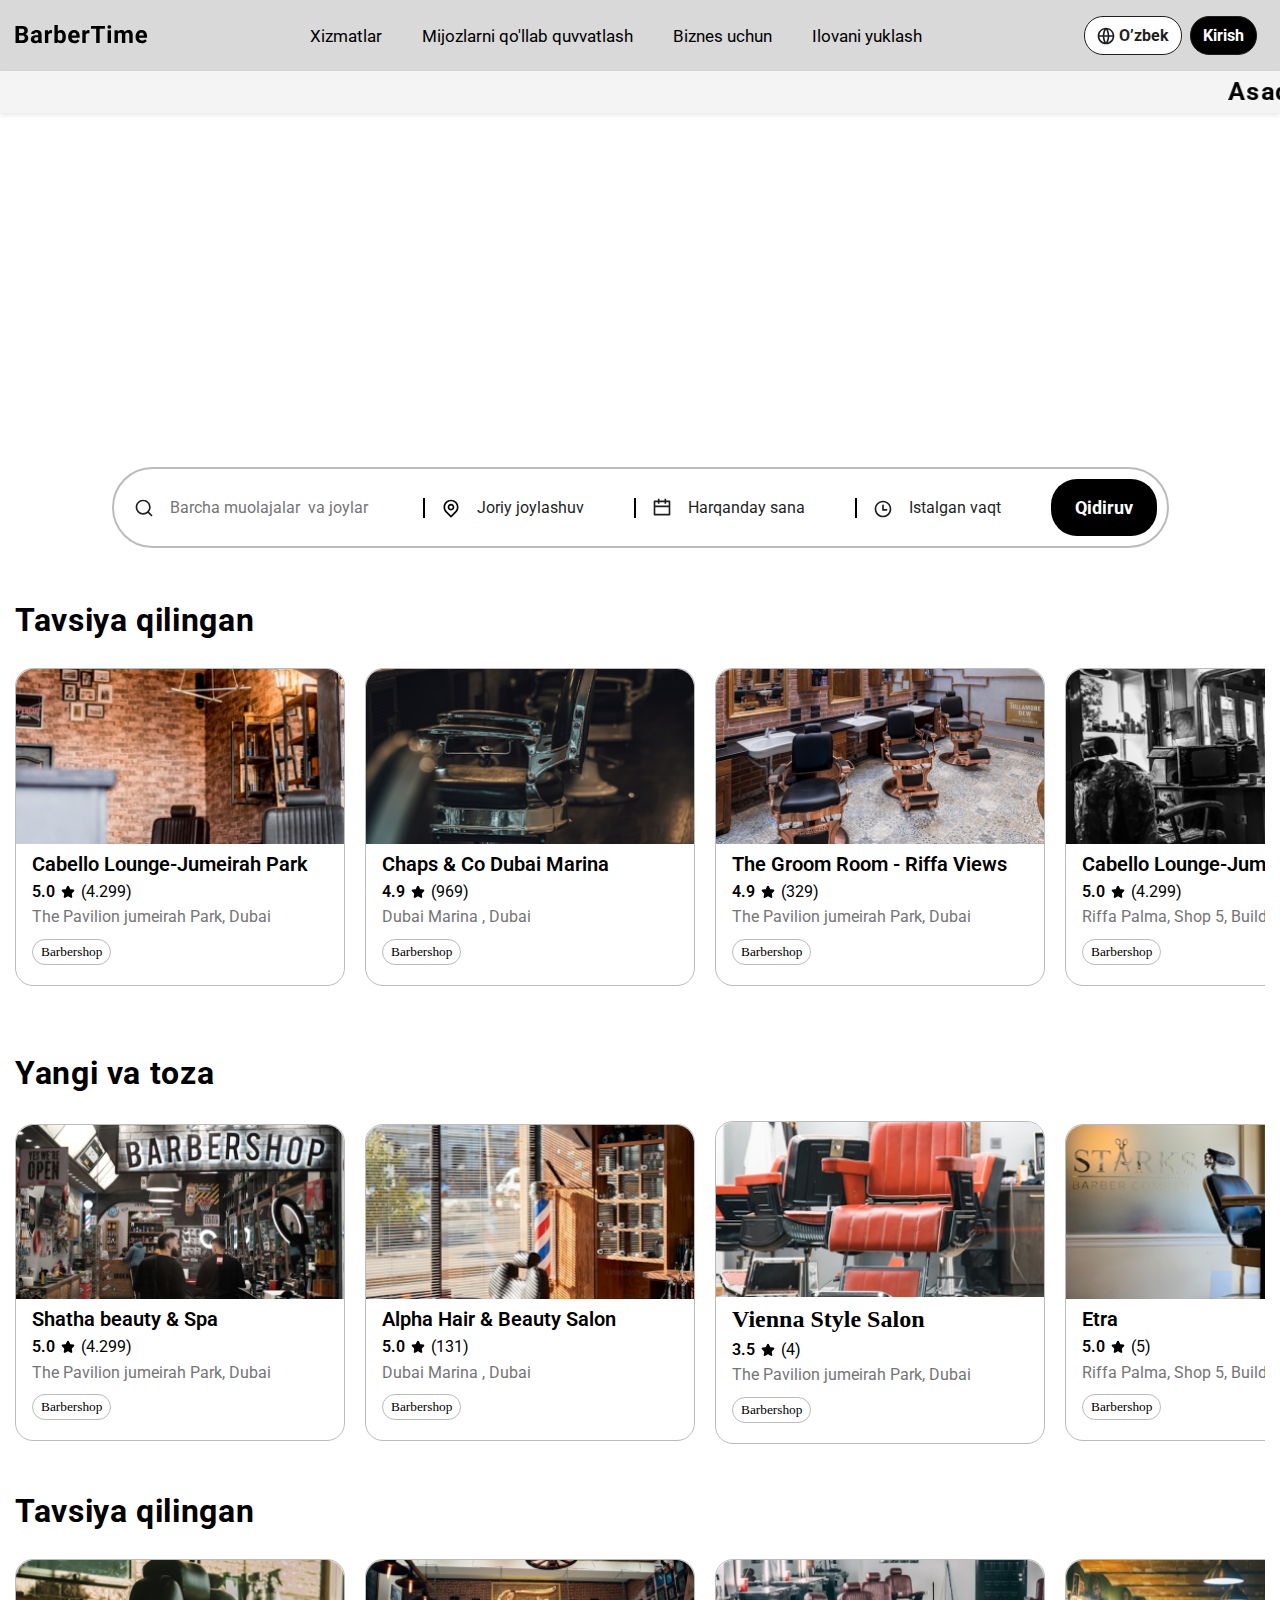
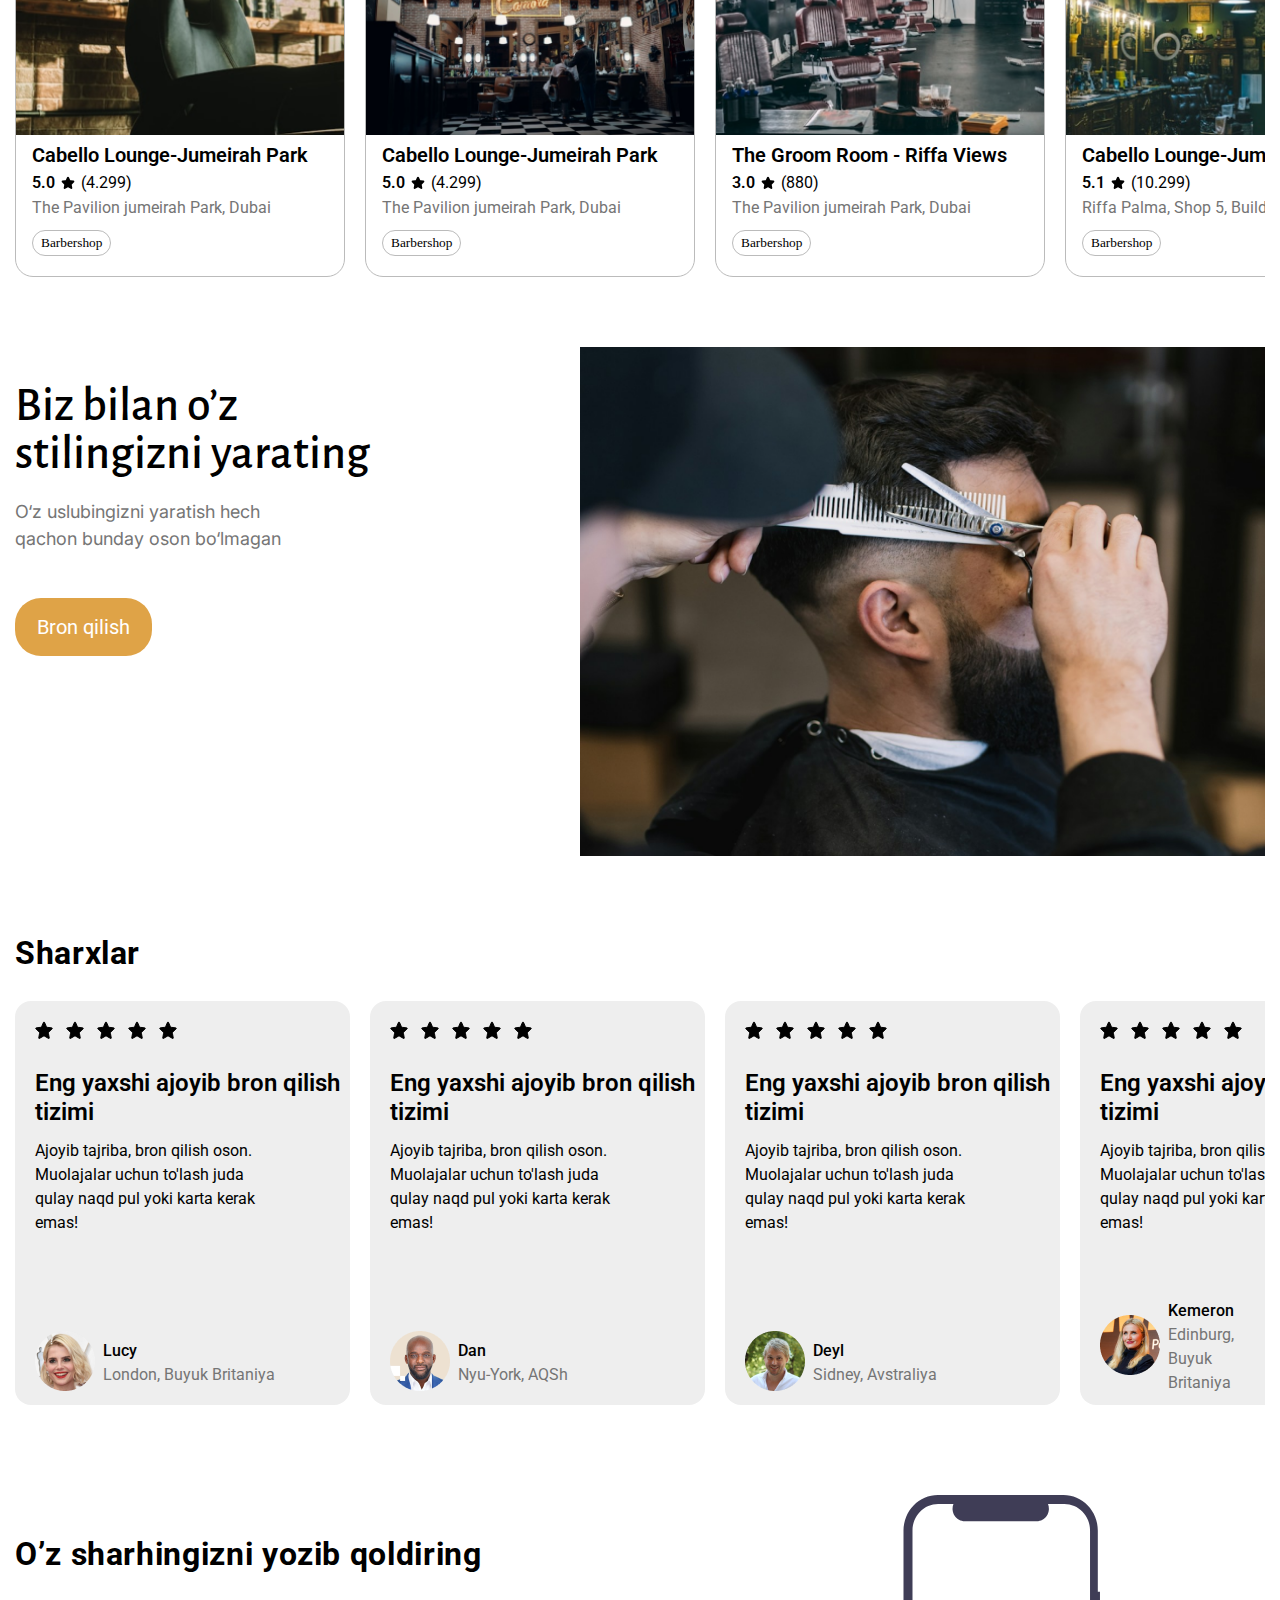
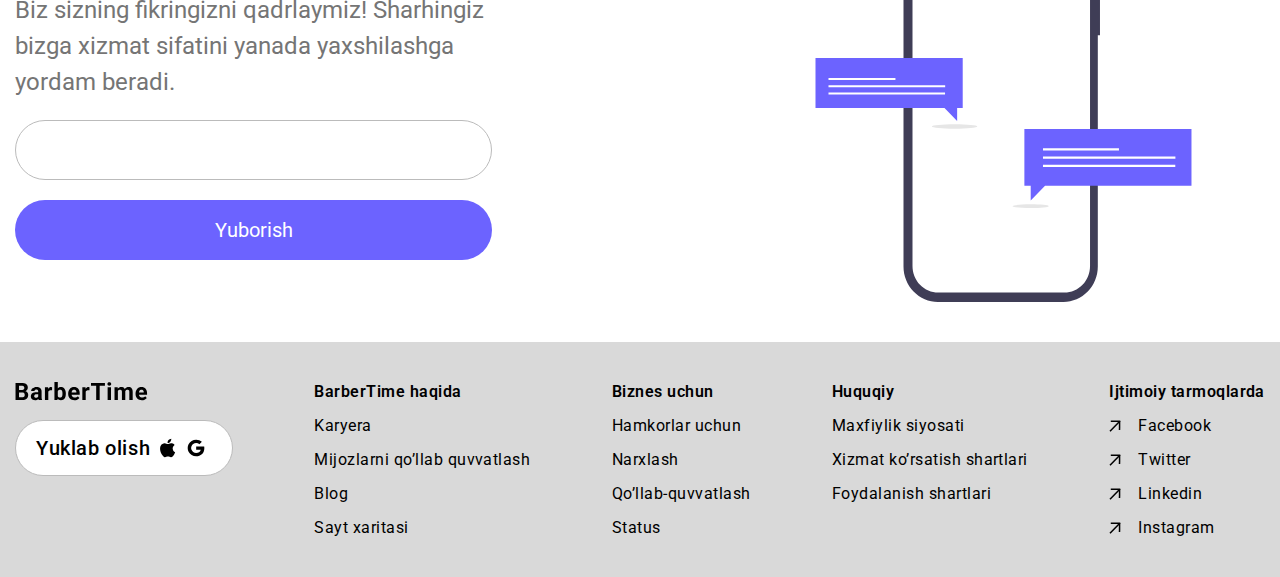
==== commit 629e859c: "Music" ====
--- a/index.html
+++ b/index.html
@@ -7,8 +7,7 @@
     <title>BarberTime</title>
     <link rel="stylesheet" href="./styles/style.css">
     <audio id="background-music" autoplay loop style="display: none;">
-        <source src="./img/Audio.webm" type="audio/webm">
-        <source src="./img/Audio.webm" type="audio/ogg">
+        <source src="./img/Audio.mp3" type="audio/mpeg">
         Brauzeringiz audio fayllarni qo‘llab-quvvatlamaydi.
     </audio>
 </head>
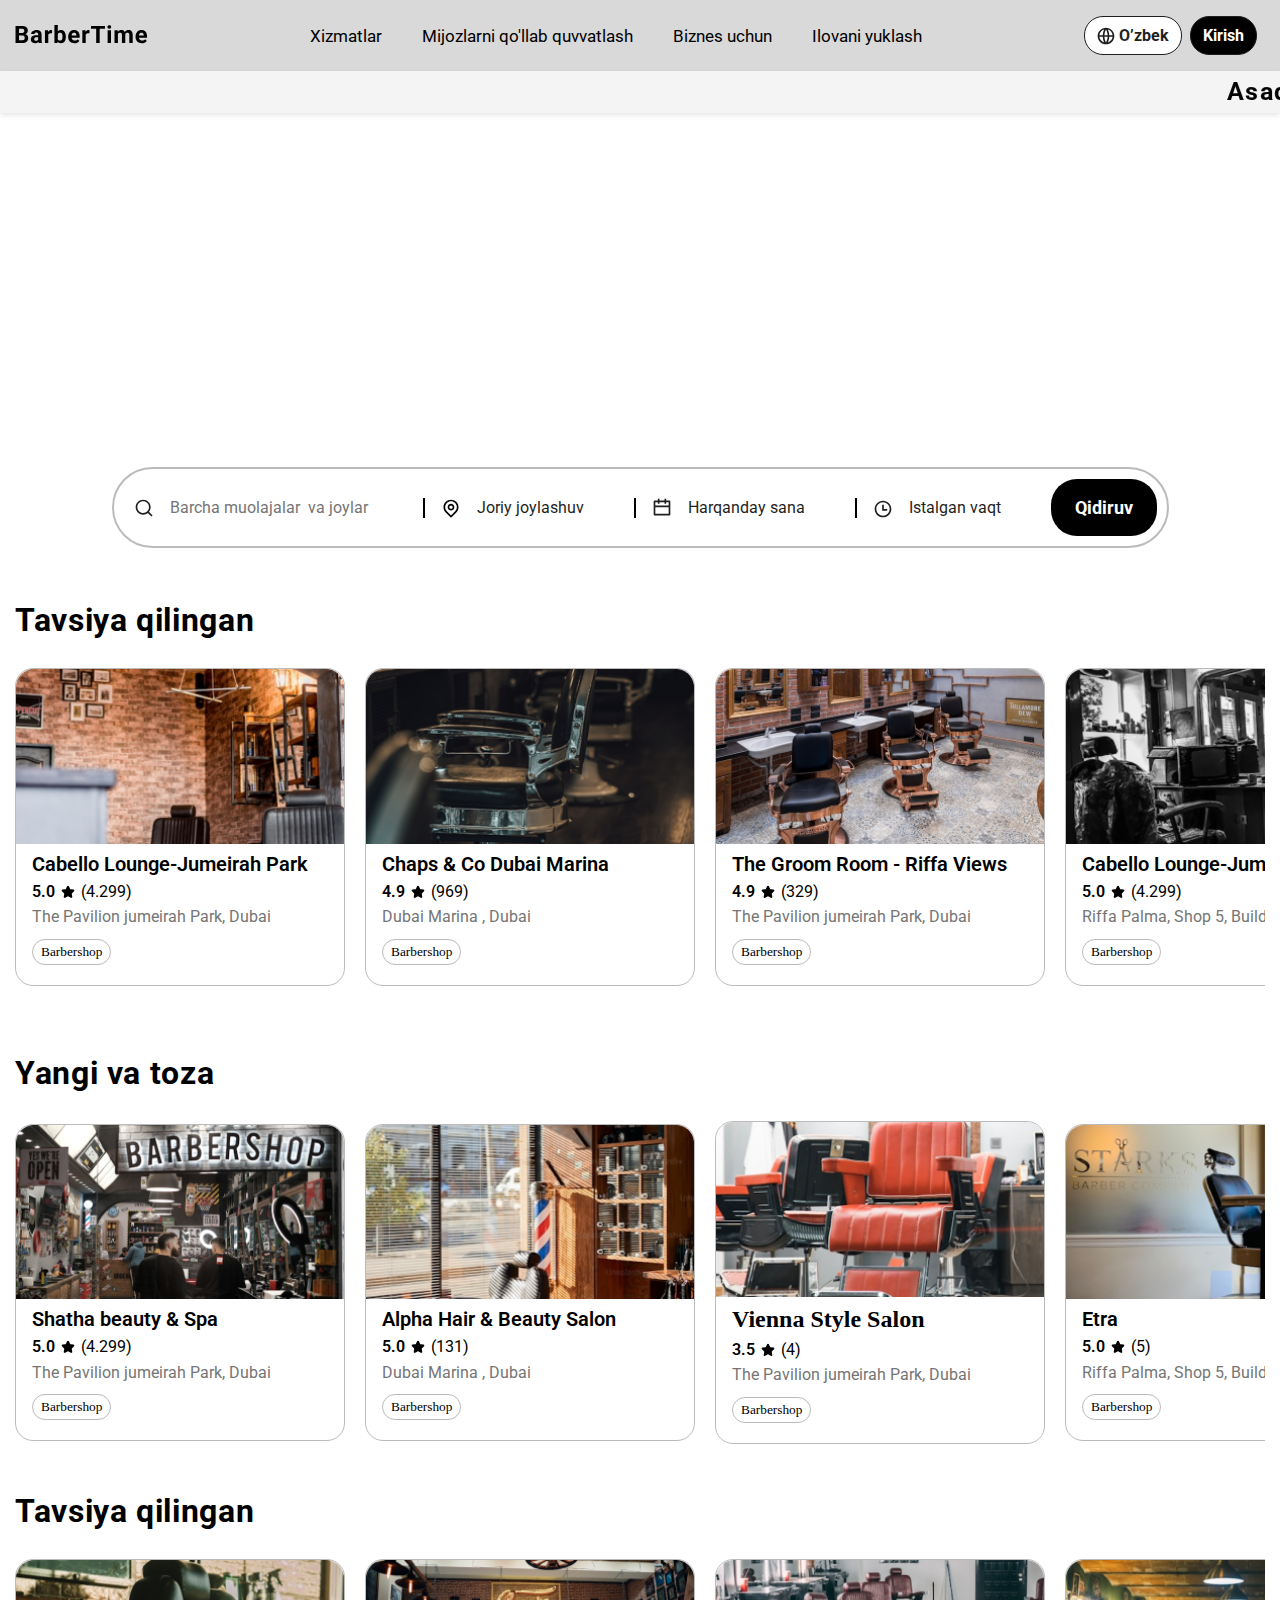
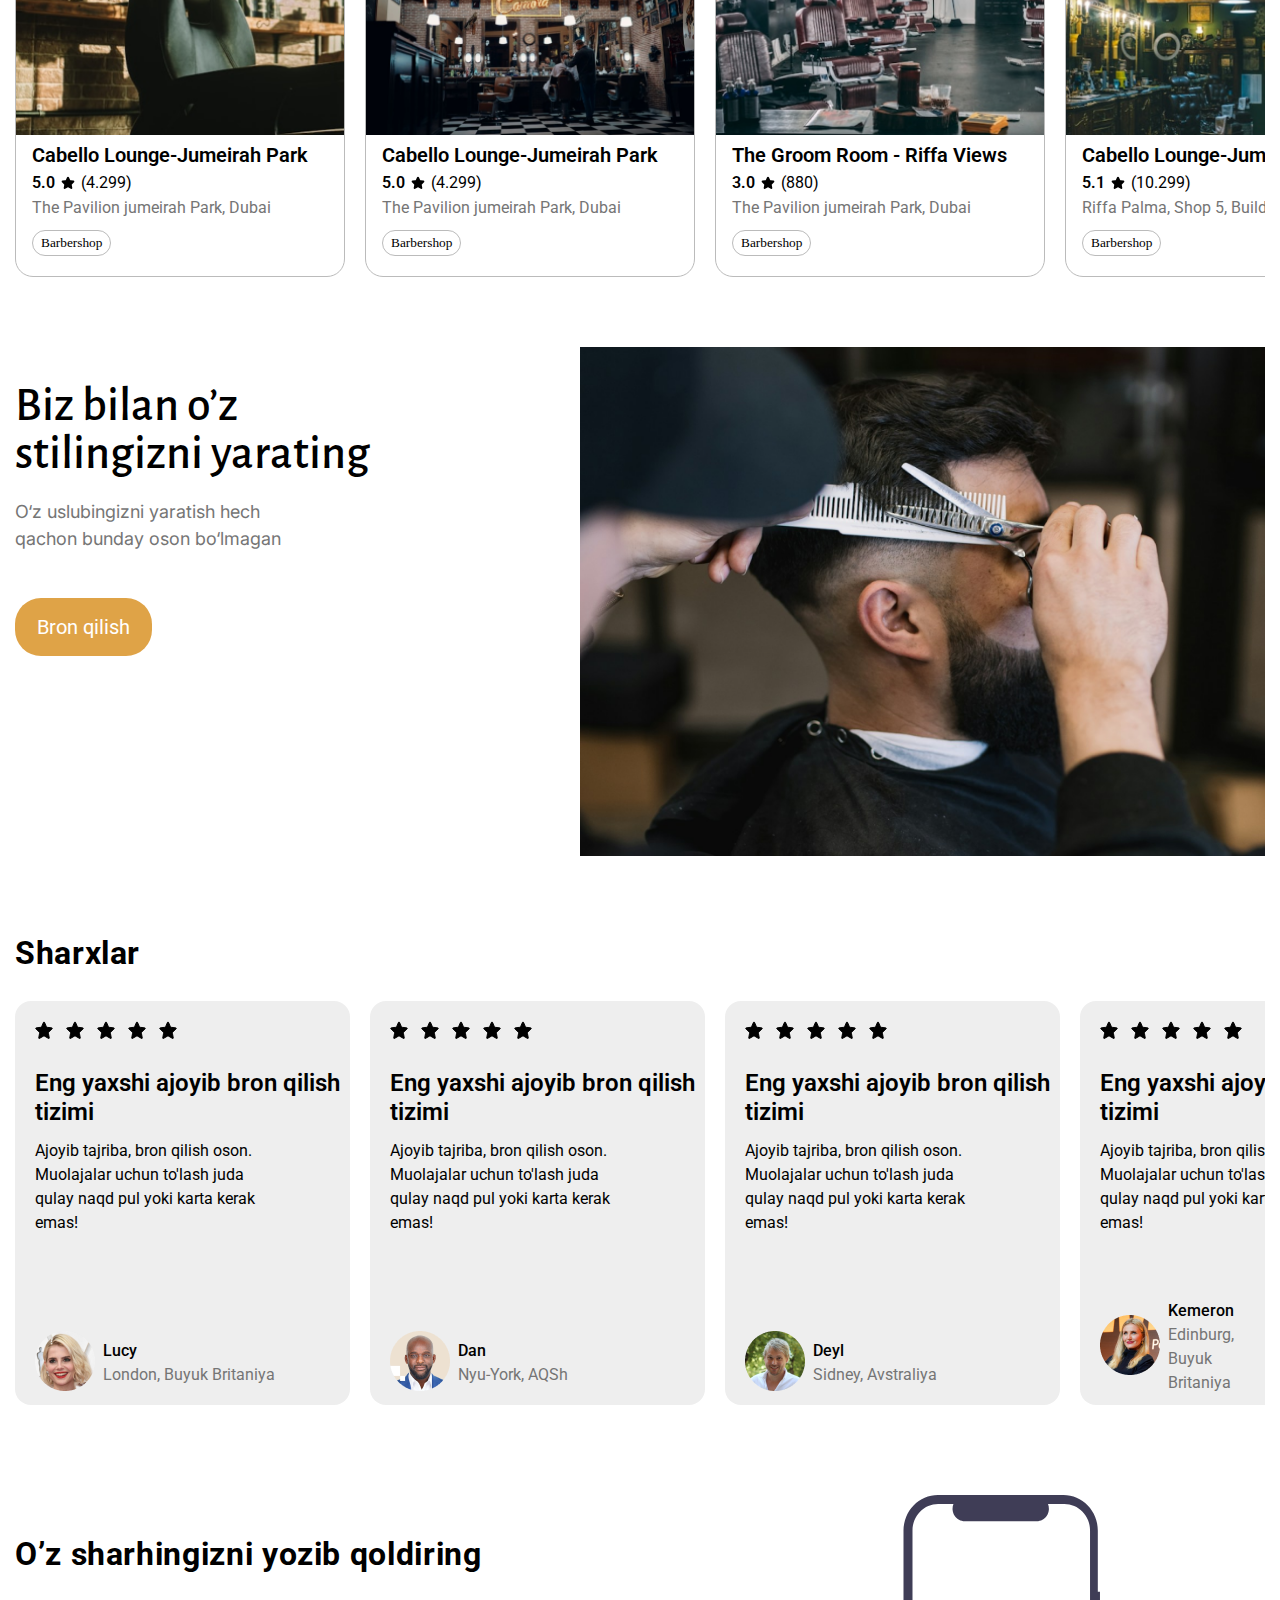
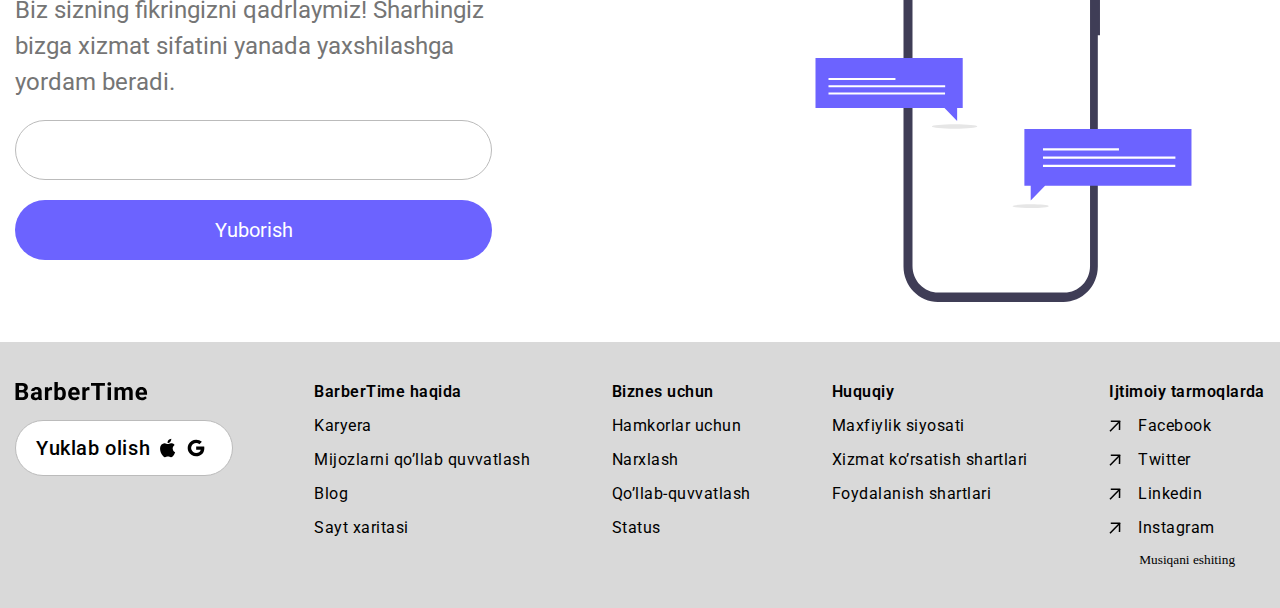
==== commit 2fbd4ea2: "Update index.html" ====
--- a/index.html
+++ b/index.html
@@ -13,6 +13,7 @@
 </head>
 
 <body>
+    
     <div class="wraaper">
         <!-- HEADER - START -->
         <header class="header">
@@ -665,6 +666,23 @@
                             <img src="./img/icons/Group-icon.svg" alt="">
                             <a href="#" class="footer-other__link">Instagram</a>
                         </div>
+                        <button id="play-music">Musiqani eshiting</button>
+<audio id="background-music" loop style="display: none;">
+  <source src="assets/sizning-musqingiz.mp3" type="audio/mpeg">
+  <source src="assets/sizning-musqingiz.ogg" type="audio/ogg">
+  Brauzeringiz audio fayllarni qo‘llab-quvvatlamaydi.
+</audio>
+
+<script>
+  const music = document.getElementById("background-music");
+  const playButton = document.getElementById("play-music");
+
+  playButton.addEventListener("click", () => {
+    music.play();
+    playButton.style.display = "none"; // Tugmani yashirish
+  });
+</script>
+
                     </div>
                 </div>
             </div>
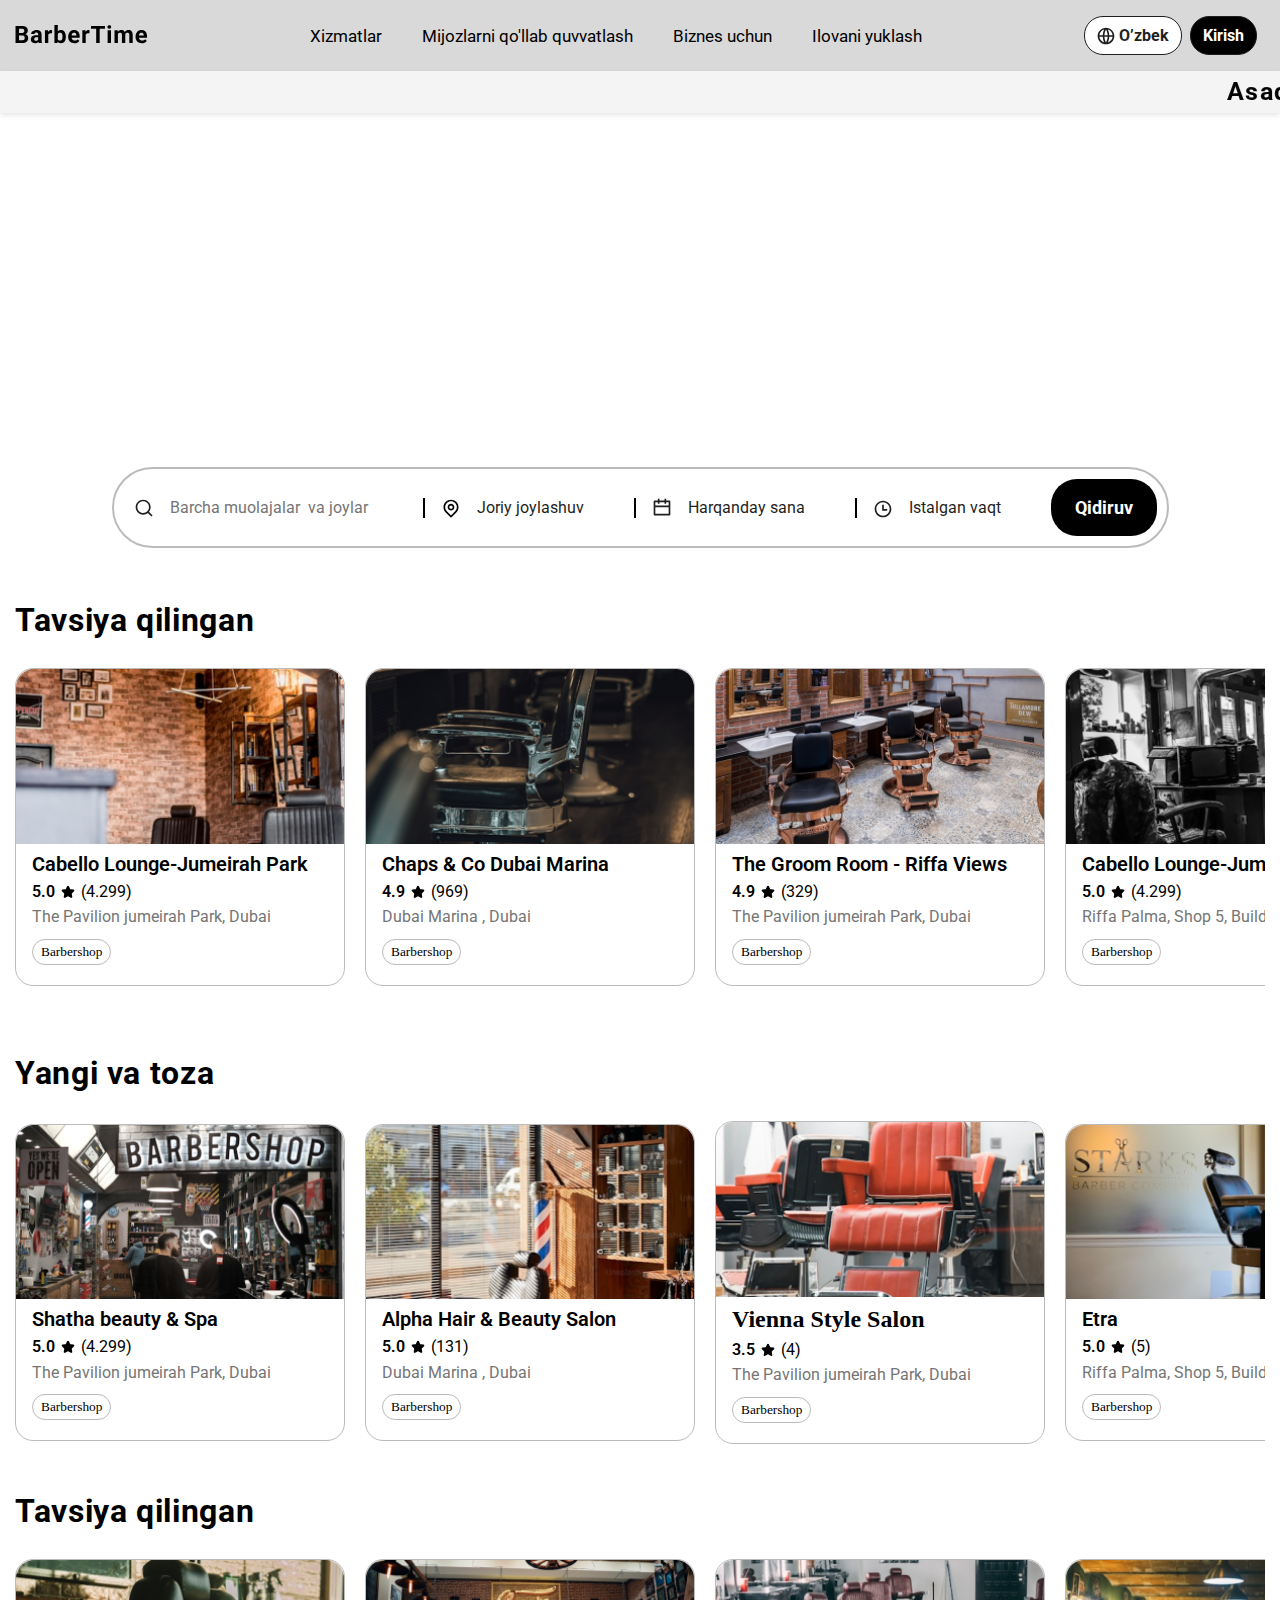
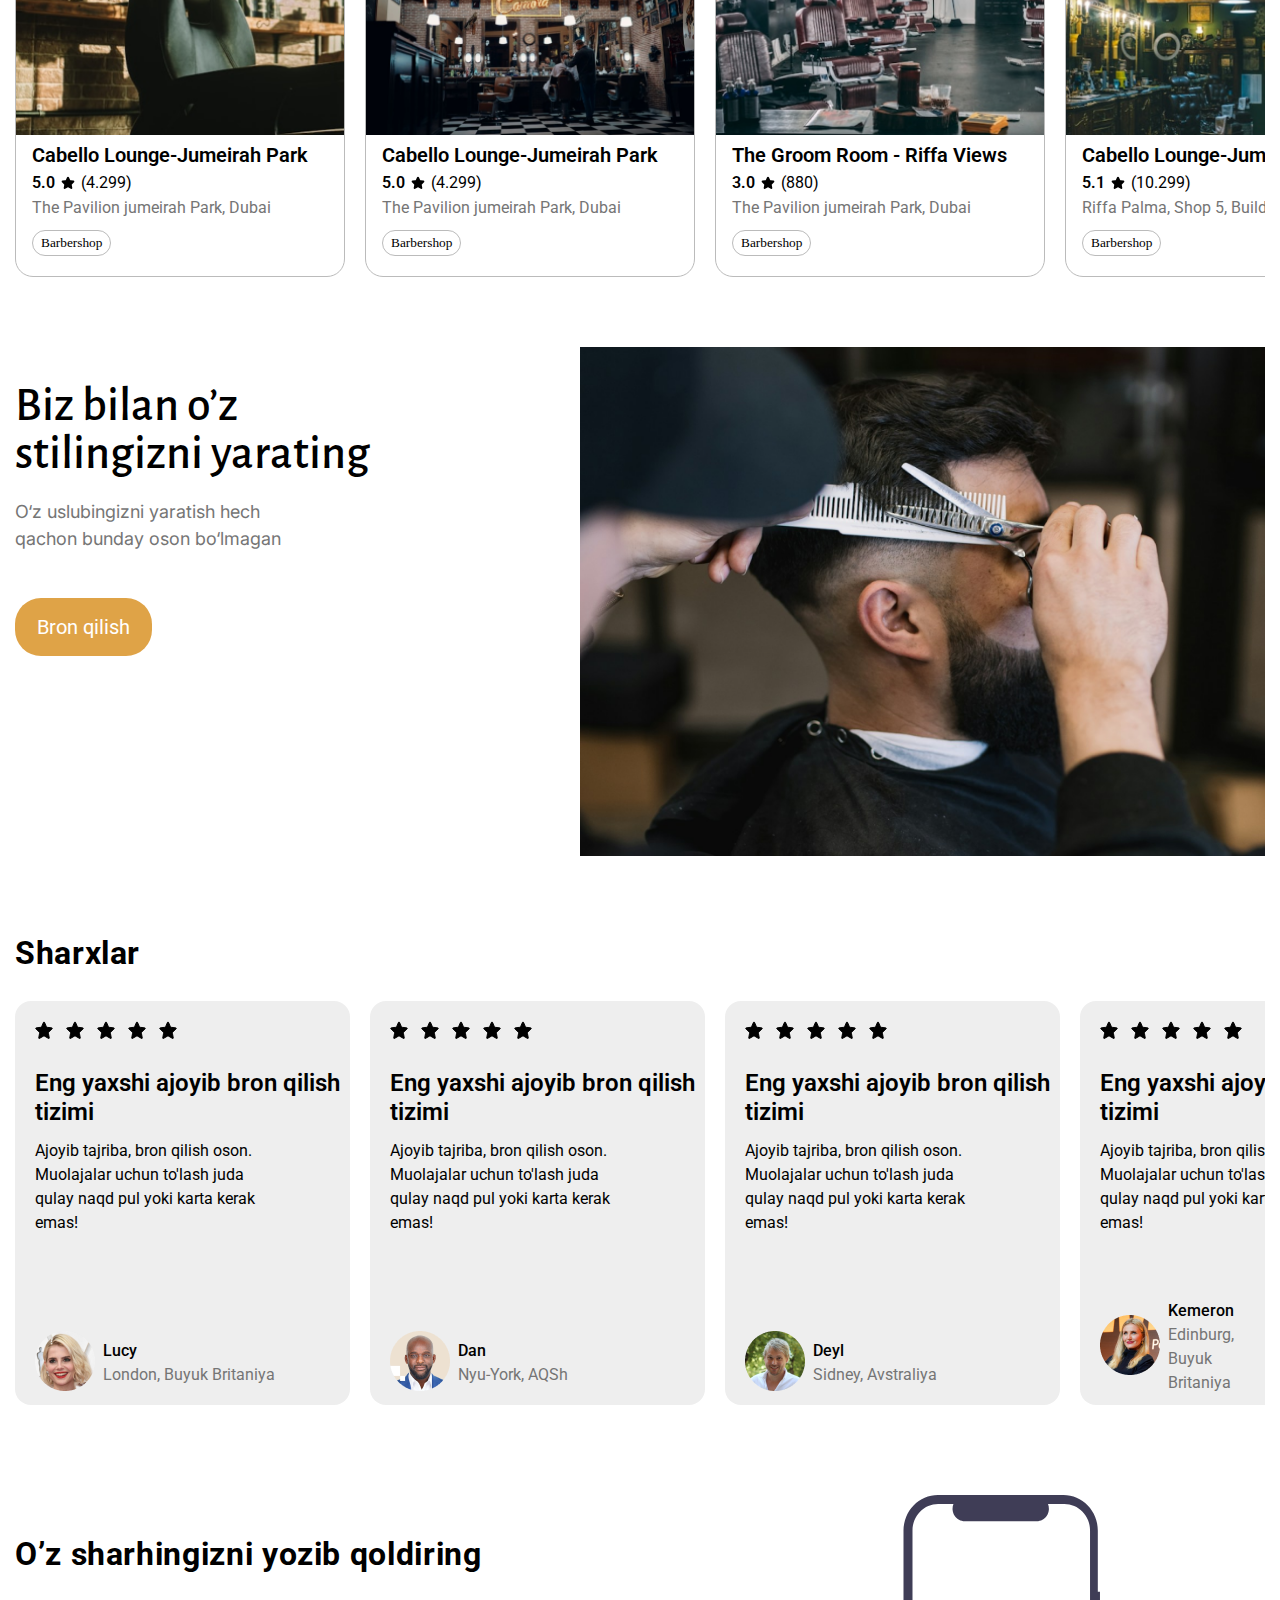
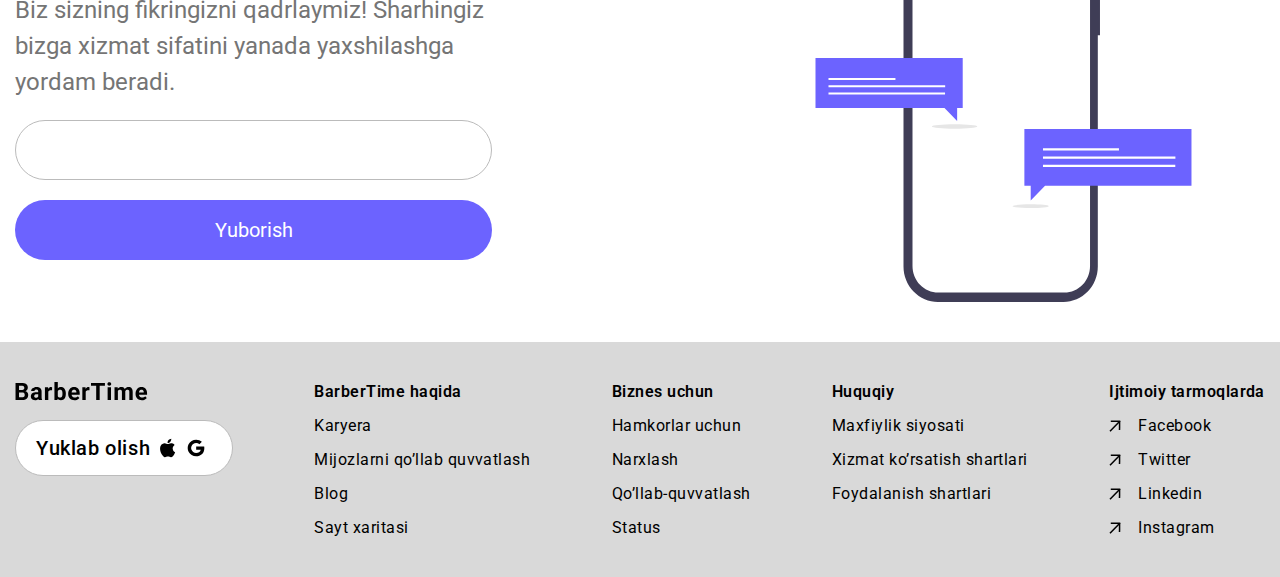
==== commit b5b5dc2c: "Music" ====
--- a/index.html
+++ b/index.html
@@ -8,6 +8,7 @@
     <link rel="stylesheet" href="./styles/style.css">
     <audio id="background-music" autoplay loop style="display: none;">
         <source src="./img/Audio.mp3" type="audio/mpeg">
+        <source src="./img/Audio.ogg" type="audio/ogg">
         Brauzeringiz audio fayllarni qo‘llab-quvvatlamaydi.
     </audio>
 </head>
@@ -666,23 +667,6 @@
                             <img src="./img/icons/Group-icon.svg" alt="">
                             <a href="#" class="footer-other__link">Instagram</a>
                         </div>
-                        <button id="play-music">Musiqani eshiting</button>
-<audio id="background-music" loop style="display: none;">
-  <source src="assets/sizning-musqingiz.mp3" type="audio/mpeg">
-  <source src="assets/sizning-musqingiz.ogg" type="audio/ogg">
-  Brauzeringiz audio fayllarni qo‘llab-quvvatlamaydi.
-</audio>
-
-<script>
-  const music = document.getElementById("background-music");
-  const playButton = document.getElementById("play-music");
-
-  playButton.addEventListener("click", () => {
-    music.play();
-    playButton.style.display = "none"; // Tugmani yashirish
-  });
-</script>
-
                     </div>
                 </div>
             </div>
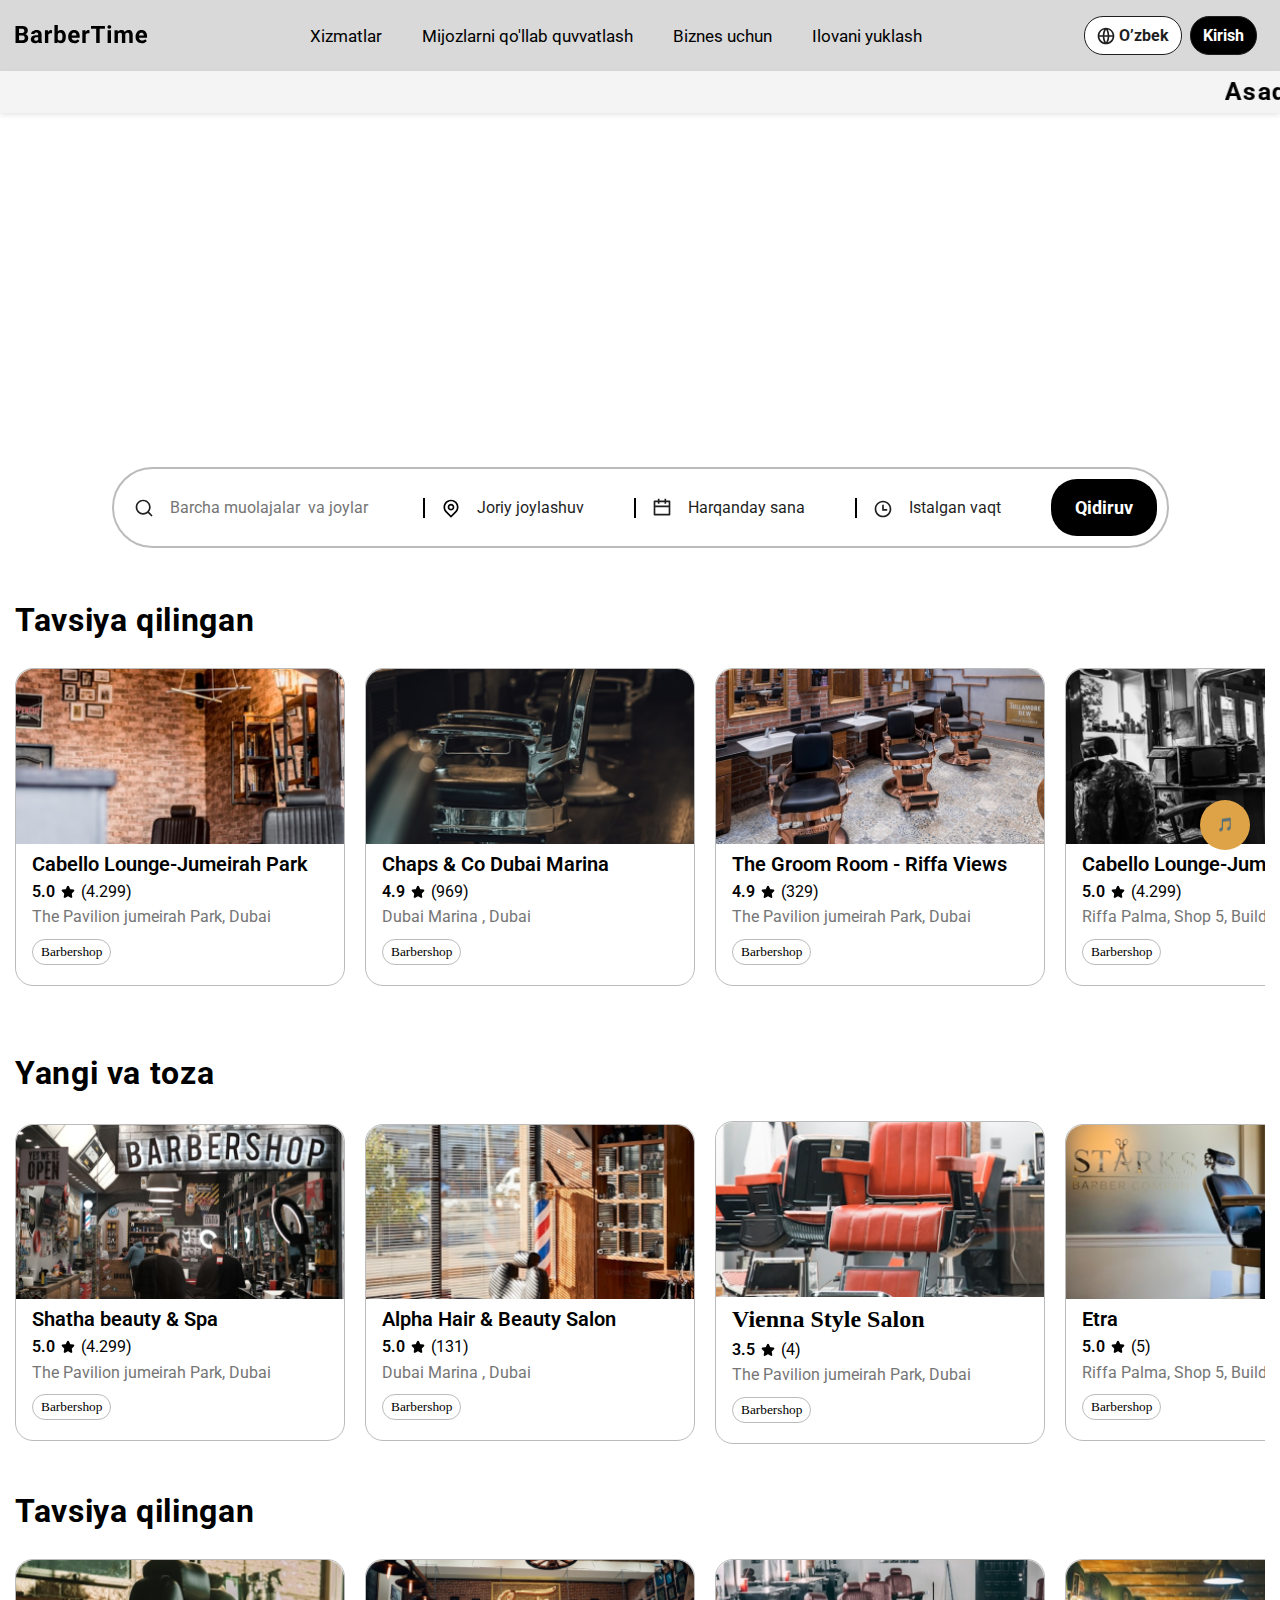
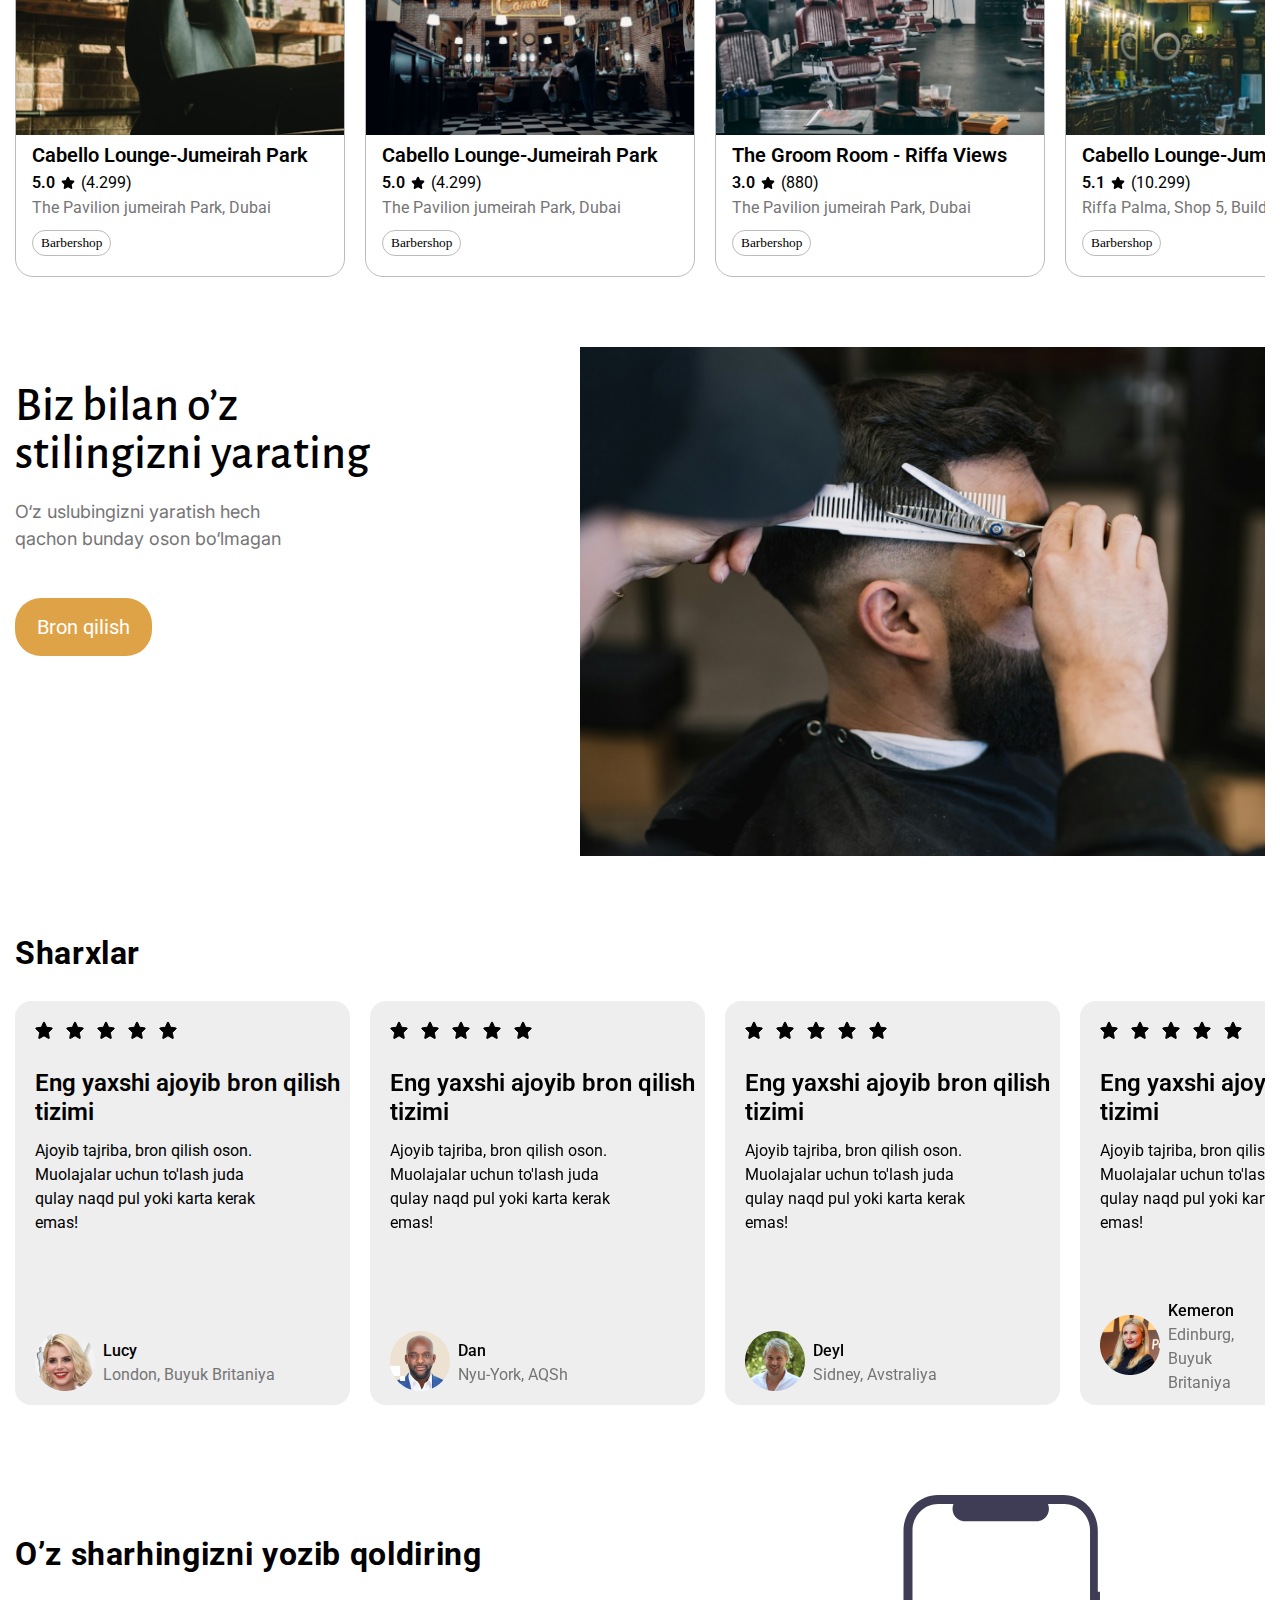
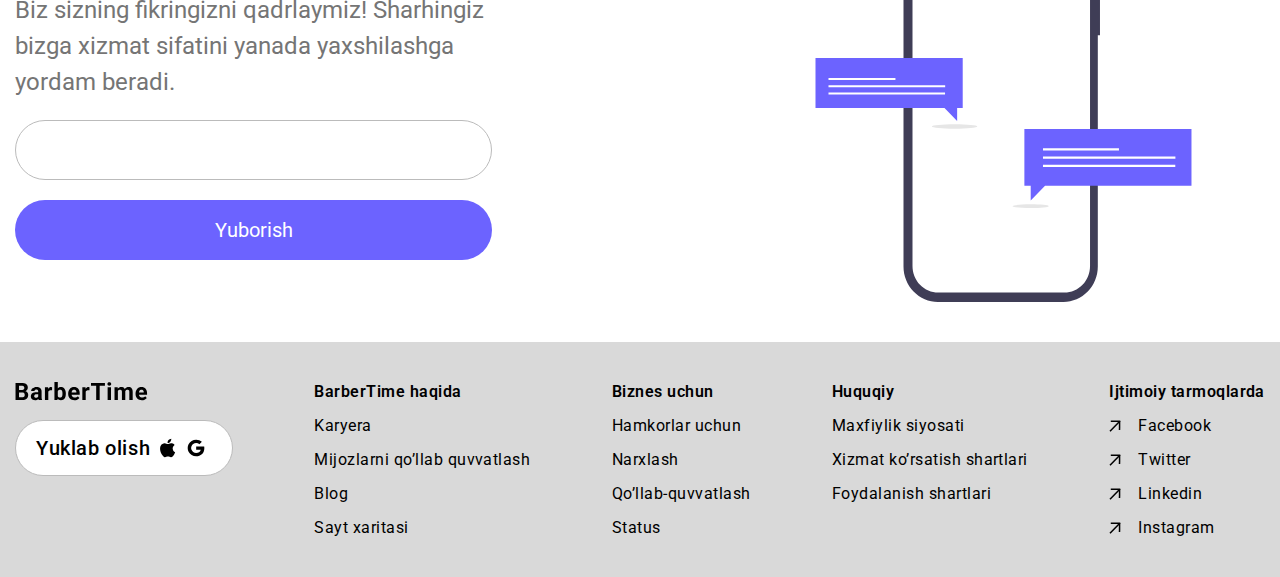
==== commit 0b63c0ec: "M" ====
--- a/index.html
+++ b/index.html
@@ -6,17 +6,12 @@
     <meta name="viewport" content="width=device-width, initial-scale=1.0">
     <title>BarberTime</title>
     <link rel="stylesheet" href="./styles/style.css">
-    <audio id="background-music" autoplay loop style="display: none;">
-        <source src="./img/Audio.mp3" type="audio/mpeg">
-        <source src="./img/Audio.ogg" type="audio/ogg">
-        Brauzeringiz audio fayllarni qo‘llab-quvvatlamaydi.
-    </audio>
 </head>
 
 <body>
-    
     <div class="wraaper">
         <!-- HEADER - START -->
+
         <header class="header">
             <div class="container">
                 <div class="header-row">
@@ -56,9 +51,30 @@
                 </div>
             </div> 
         </header>
+
         <div class="marquer-asad">
             <marquee class="marque" behavior="scroll" direction="left">Asad Web Desgin Soon...� Asad Web Desgin Soon...�</marquee>
-            </div>  
+        </div> 
+        
+        <div class="audio">
+            <button id="play-music" class="audio-btn">🎵</button>
+            <audio id="background-music" loop style="display: none;">
+                <source src="./img/Audio.mp3" type="audio/mpeg">
+                <source src="./img/Audio.mp3" type="audio/ogg">
+                Brauzeringiz audio fayllarni qo‘llab-quvvatlamaydi.
+            </audio>
+
+            <script>
+             const music = document.getElementById("background-music");
+             const playButton = document.getElementById("play-music");
+
+             playButton.addEventListener("click", () => {
+               music.play();
+               playButton.style.display = "none"; // Tugmani yashirish
+             });
+            </script>
+        </div>
+
         <!-- HEADER - END -->
         <main class="main">
             <!-- BANNER - START -->
--- a/styles/style.css
+++ b/styles/style.css
@@ -50,6 +50,20 @@
 input {
     outline: none;
     border: none;
+}
+
+.audio-btn{
+    position: fixed;
+    bottom: 50px;
+    right: 30px;
+    width: 50px;
+    height: 50px;
+    background-color: var(--gray-1000);
+    border-radius: 50px;
+    display: flex;
+    align-items: center;
+    justify-content: center;
+    cursor: no-drop;
 }
 
 .container {
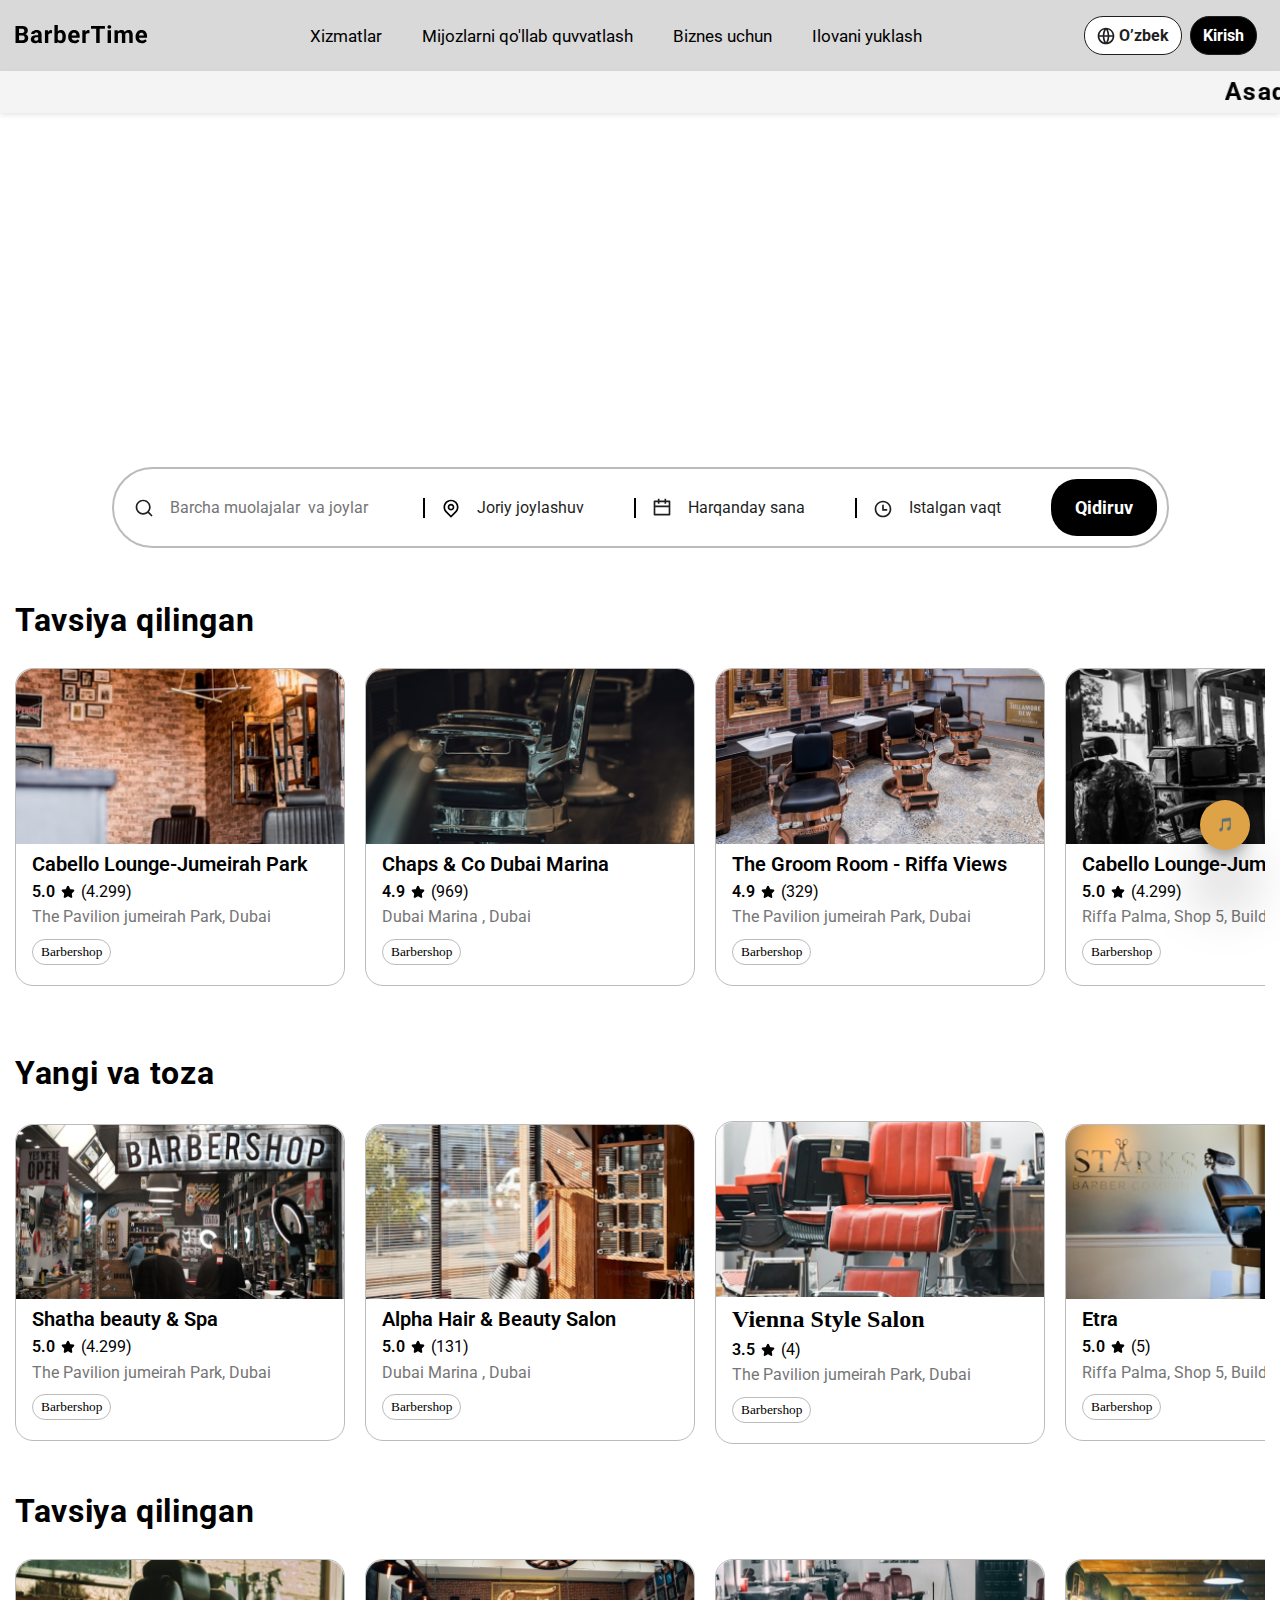
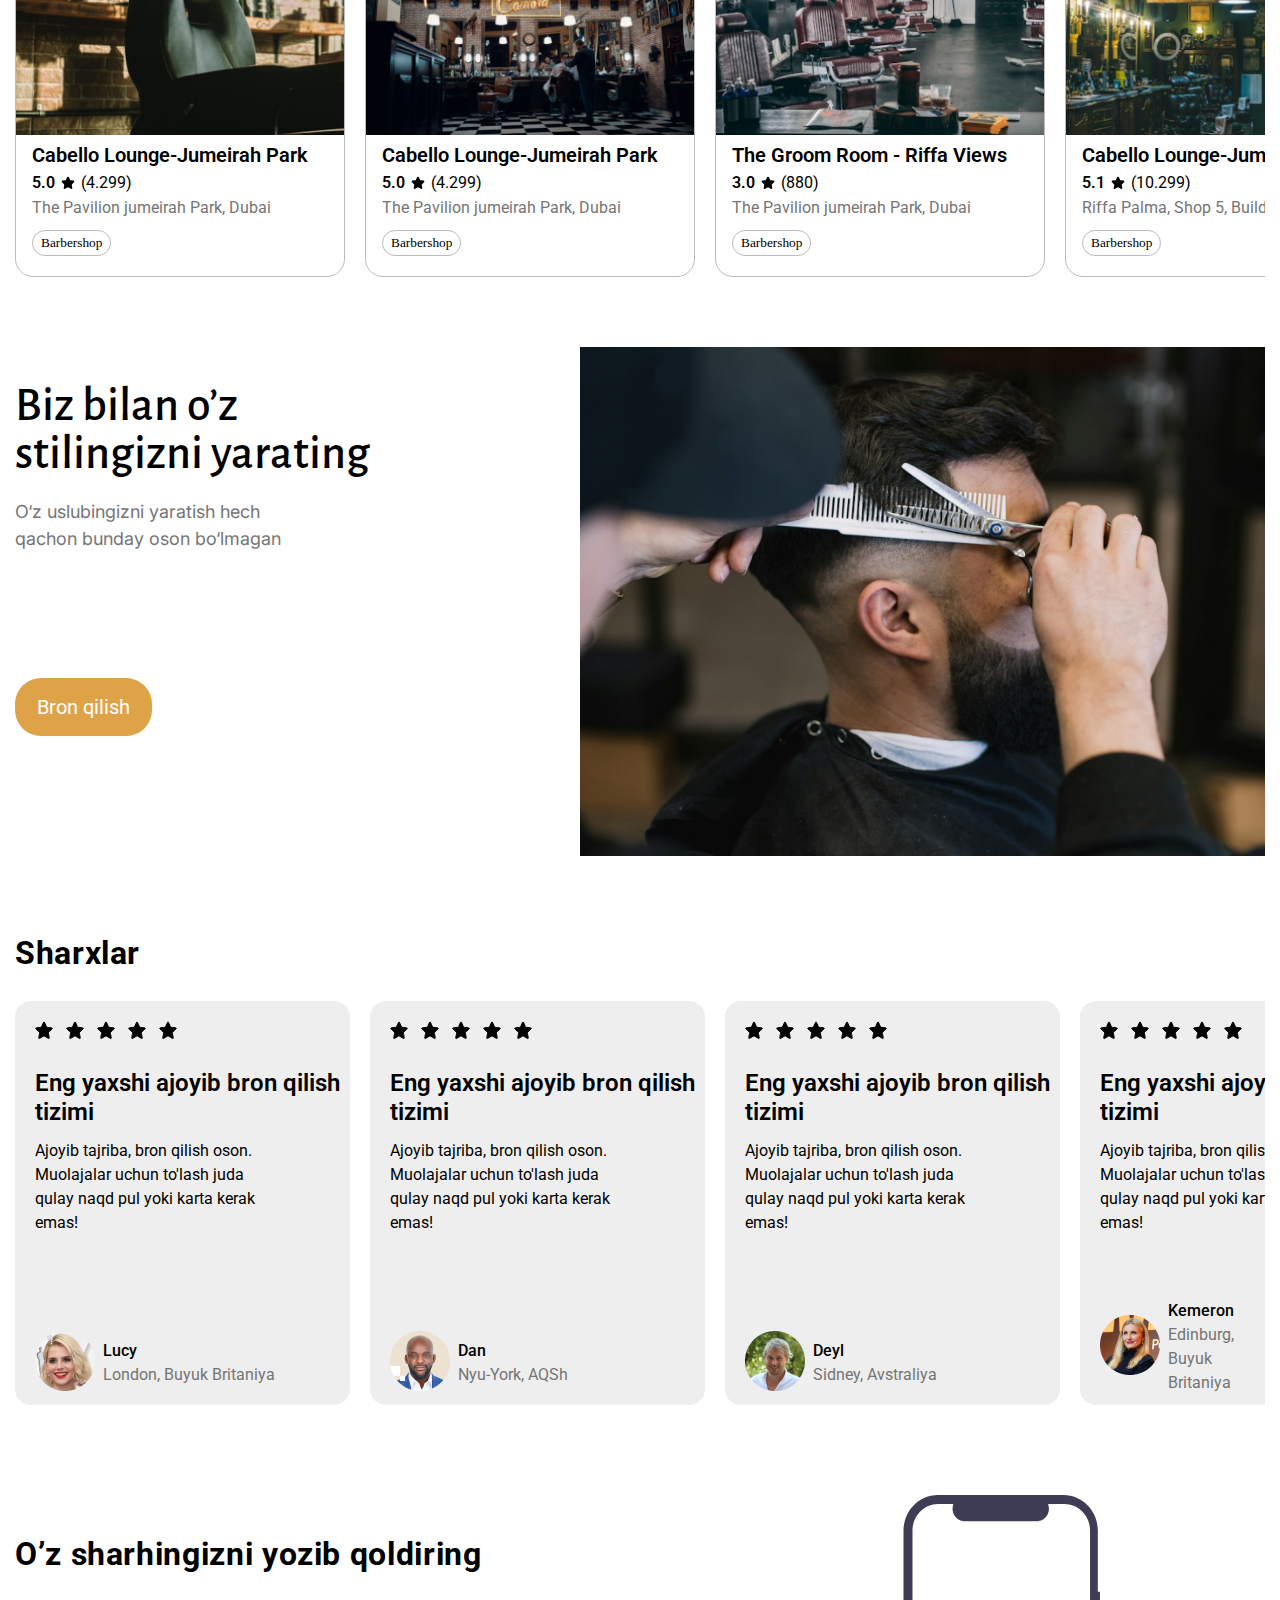
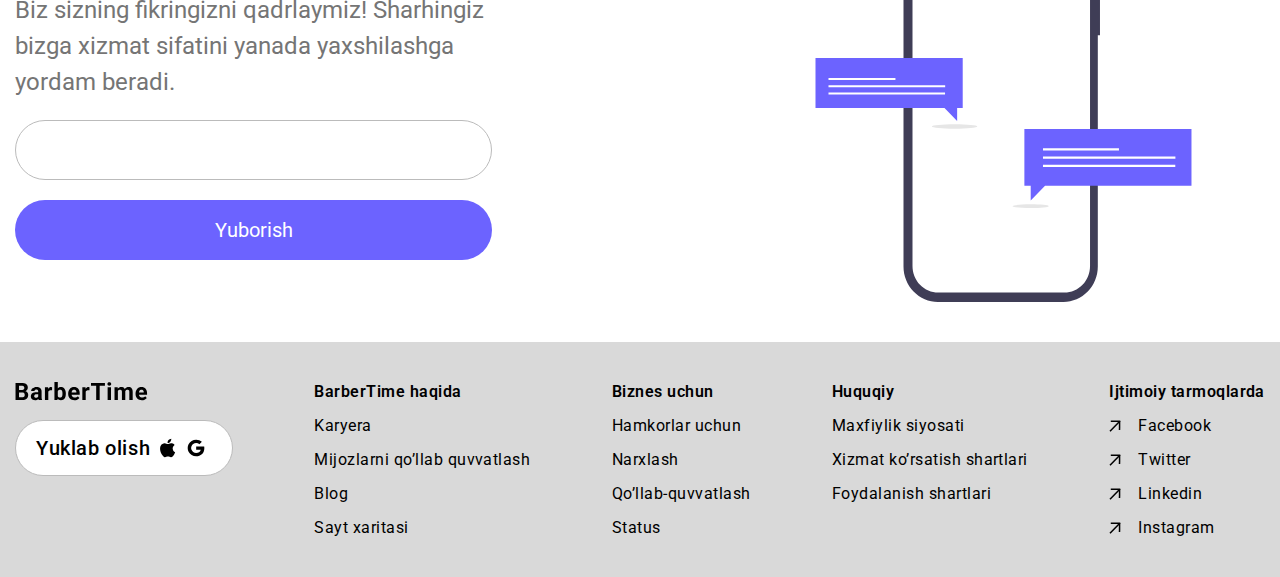
==== commit 5e3fe01b: "M" ====
--- a/index.html
+++ b/index.html
@@ -19,7 +19,7 @@
                         <img src="./img/header/BarberTime Logo.svg" alt="">
                     </a>
                     <div class="header-nav">
-                        <a href="#" class="header-link">Xizmatlar</a>
+                        <a href="./xizmatlar.html" class="header-link">Xizmatlar</a>
                         <a href="#" class="header-link">Mijozlarni qo'llab quvvatlash</a>
                         <a href="#" class="header-link">Biznes uchun</a>
                         <a href="#" class="header-link">Ilovani yuklash</a>
--- a/styles/style.css
+++ b/styles/style.css
@@ -64,6 +64,8 @@
     align-items: center;
     justify-content: center;
     cursor: no-drop;
+    box-shadow: rgba(0, 0, 0, 0.25) 0px 54px 55px, rgba(0, 0, 0, 0.12) 0px -12px 30px, rgba(0, 0, 0, 0.12) 0px 4px 6px, rgba(0, 0, 0, 0.17) 0px 12px 13px, rgba(0, 0, 0, 0.09) 0px -3px 5px;
+    z-index: 100;
 }
 
 .container {
@@ -237,7 +239,7 @@
 .header-link::before {
     content: '';
     position: absolute;
-    bottom: -2px;
+    bottom: -25px;
     left: 0;
     width: 0;
     height: 2px;
@@ -474,7 +476,7 @@
     color: #fff;
     background-color: var(--gray-1000);
     position: absolute;
-    bottom: 10em;
+    bottom: 6em;
     border: 2px solid transparent;
     transition: all 0.2s ease;
     cursor: pointer;
@@ -833,7 +835,7 @@
     margin: 0 auto;
     border-radius: 12px;
     background: var(--gray-600);
-    padding: 13px 177px;
+    padding: 13px 195px;
 
     font-family: var(--font-family);
     font-weight: 500;
@@ -980,7 +982,7 @@
     }
 
     .style-submit__btn {
-        bottom: 6em;
+        bottom: 2em;
     }
 
     /* STYLE - NED */
@@ -1156,6 +1158,27 @@
     }
 
     /* BANNER - END */
+}
+
+@media screen and (max-width: 515px) {
+
+
+    .login-input{
+        width: 100%;
+    }
+
+    .login-submit__button{
+        width: 100%;
+        padding: 13px 0;
+    }
+
+    .login-line{
+        width: 100%;
+    }
+
+    .login-other__button{
+        column-gap: 40px;
+    }
 }
 
 @media screen and (max-width: 625px) {
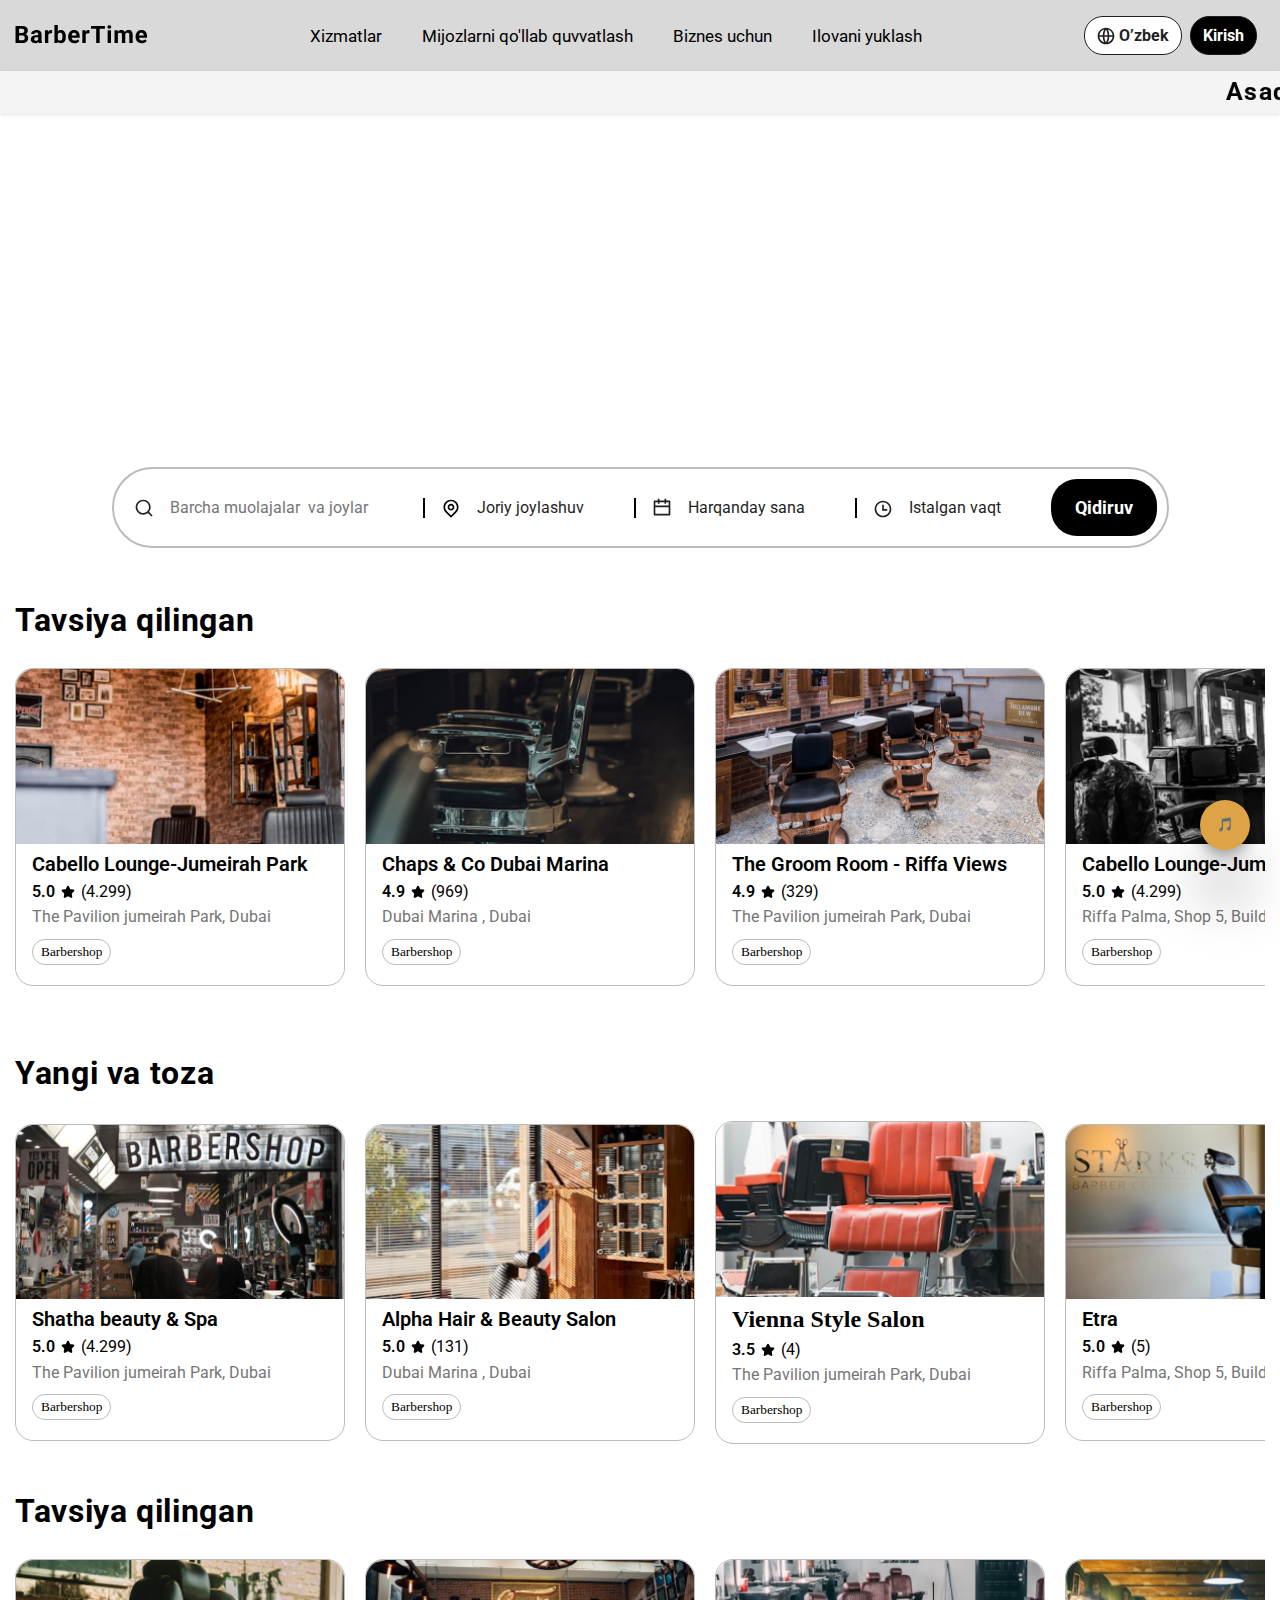
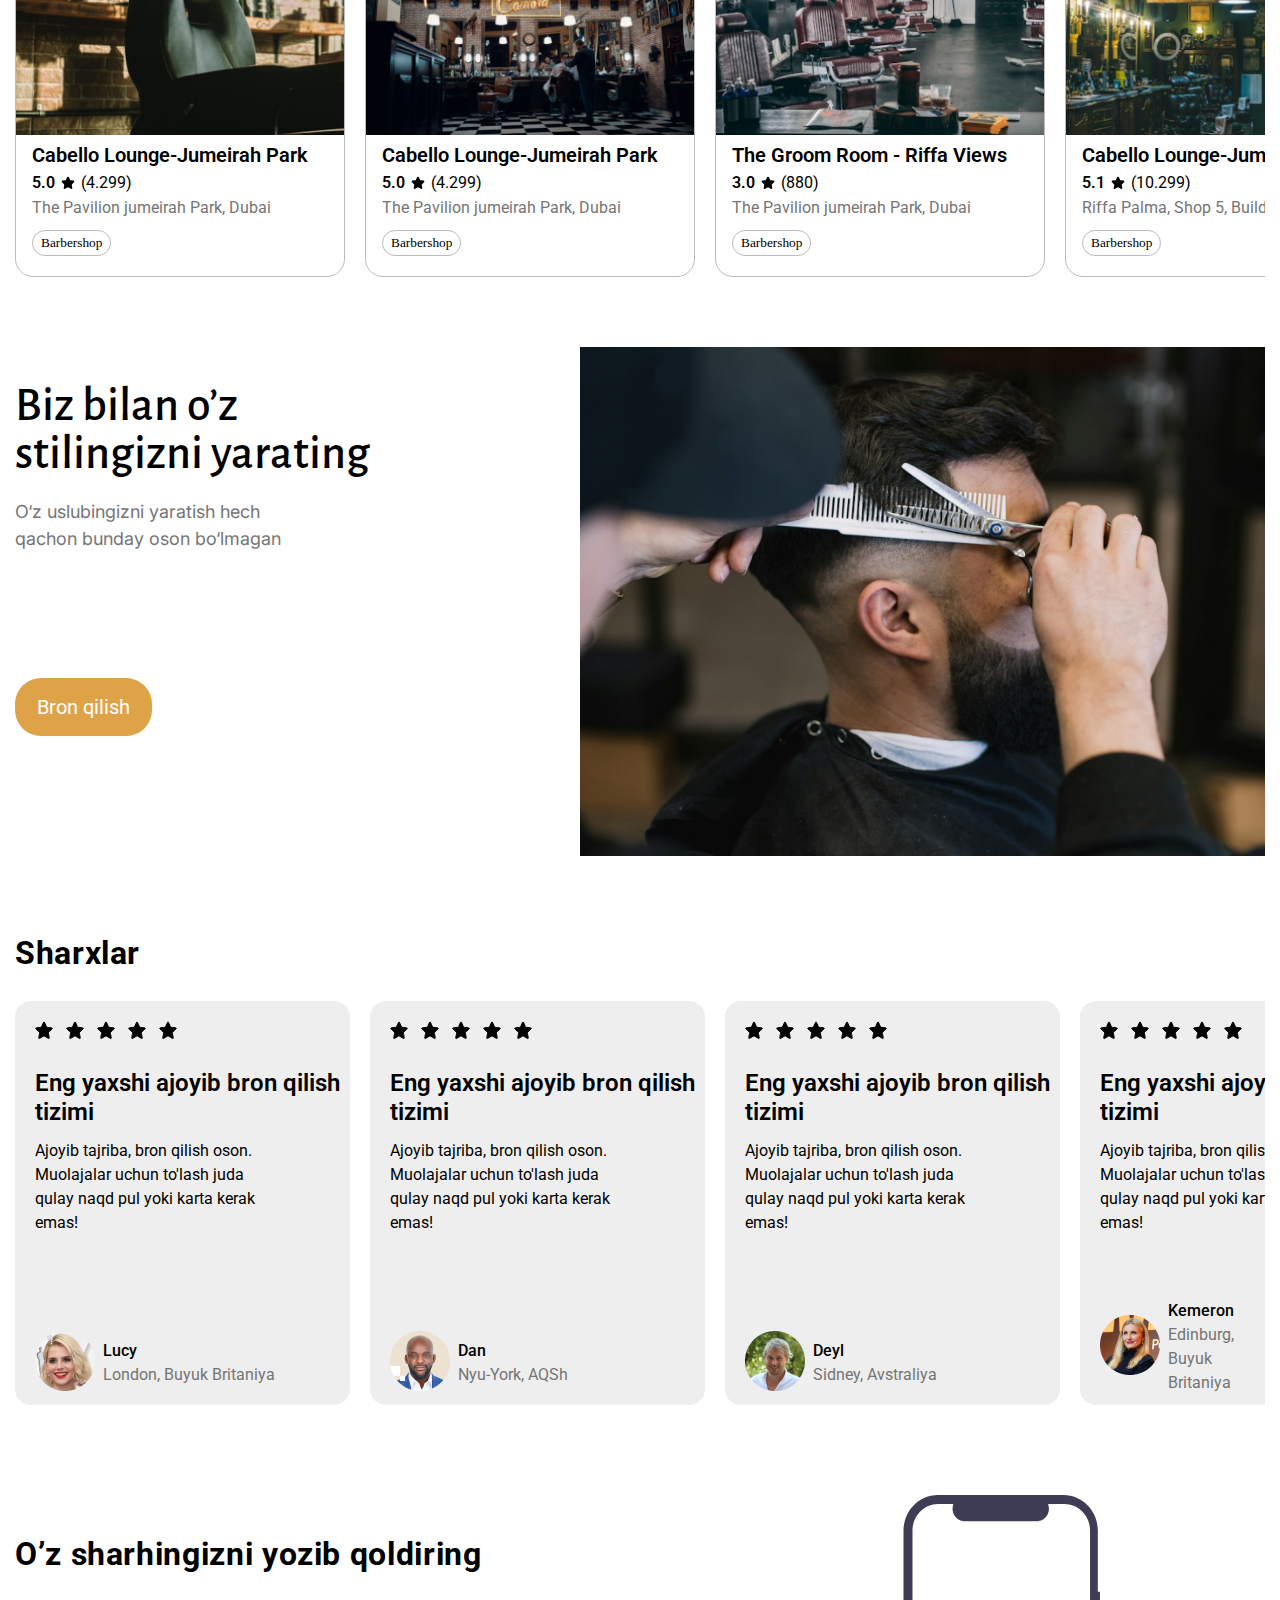
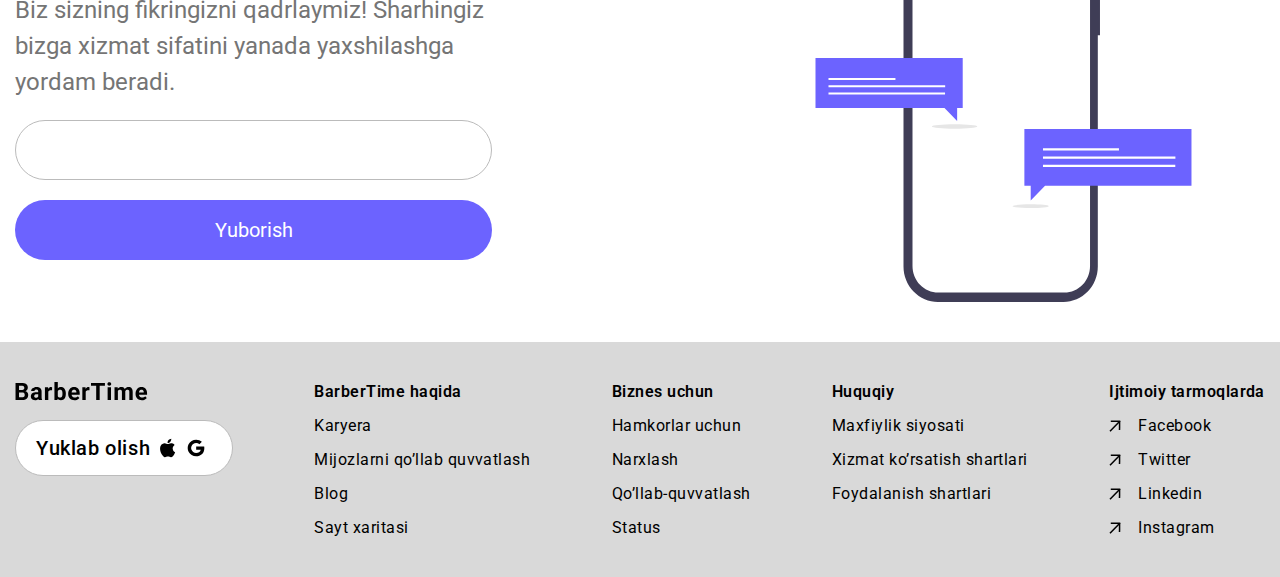
==== commit 794b26d5: "M" ====
--- a/index.html
+++ b/index.html
@@ -20,7 +20,7 @@
                     </a>
                     <div class="header-nav">
                         <a href="./xizmatlar.html" class="header-link">Xizmatlar</a>
-                        <a href="#" class="header-link">Mijozlarni qo'llab quvvatlash</a>
+                        <a href="./help.html" class="header-link">Mijozlarni qo'llab quvvatlash</a>
                         <a href="#" class="header-link">Biznes uchun</a>
                         <a href="#" class="header-link">Ilovani yuklash</a>
                     </div>
--- a/styles/style.css
+++ b/styles/style.css
@@ -52,7 +52,7 @@
     border: none;
 }
 
-.audio-btn{
+.audio-btn {
     position: fixed;
     bottom: 50px;
     right: 30px;
@@ -311,6 +311,10 @@
     row-gap: 40px;
 }
 
+.banner-row.help{
+    row-gap: 0px;
+}
+
 .banner-title {
     font-family: var(--third-family);
     font-weight: 500;
@@ -319,6 +323,13 @@
     color: var(--blask-color);
     text-align: center;
     margin: 50px;
+}
+
+.banner-subtitle {
+    font-family: var(--second-family);
+    font-weight: 400;
+    font-size: 20px;
+    color: var(--gray-650);
 }
 
 .banner-card {
@@ -771,7 +782,7 @@
 
 /* LOGIN - START */
 
-.login{
+.login {
     margin-top: 120px;
 }
 
@@ -1163,20 +1174,20 @@
 @media screen and (max-width: 515px) {
 
 
-    .login-input{
+    .login-input {
         width: 100%;
     }
 
-    .login-submit__button{
+    .login-submit__button {
         width: 100%;
         padding: 13px 0;
     }
 
-    .login-line{
+    .login-line {
         width: 100%;
     }
 
-    .login-other__button{
+    .login-other__button {
         column-gap: 40px;
     }
 }
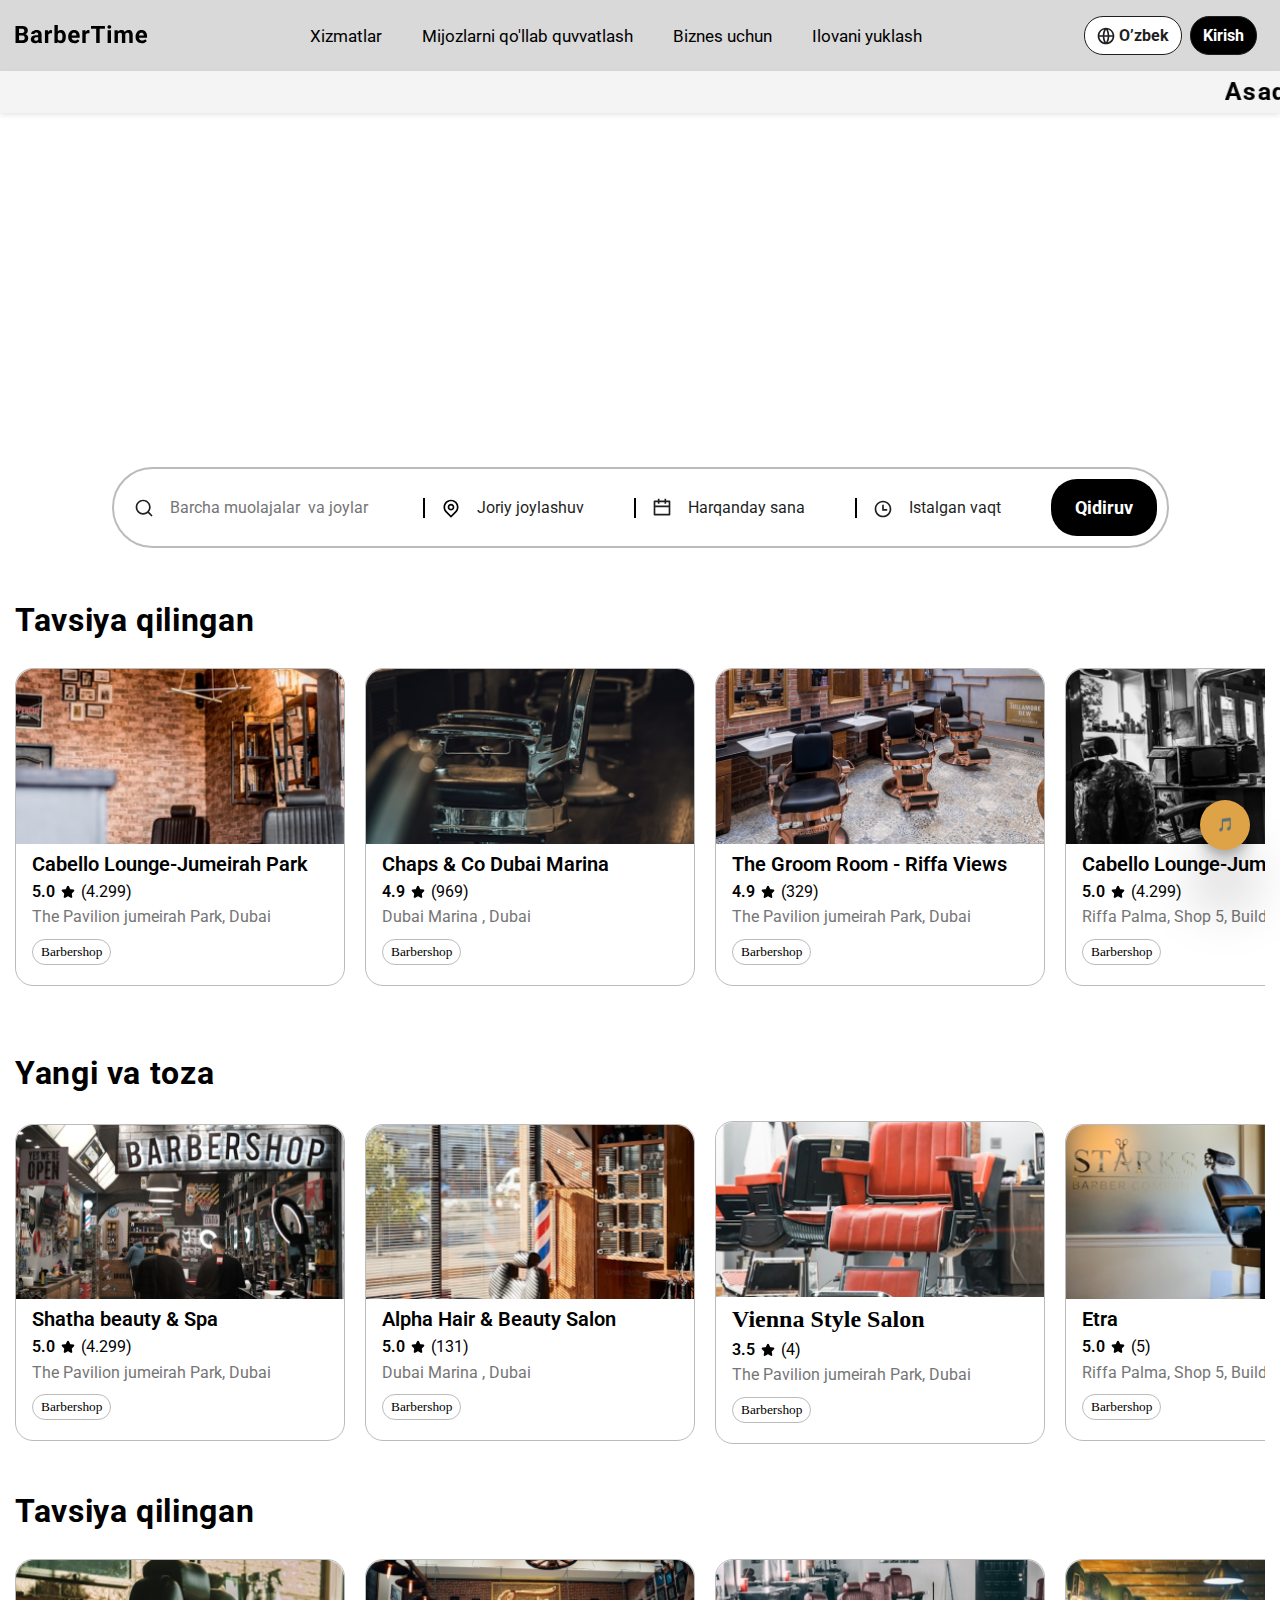
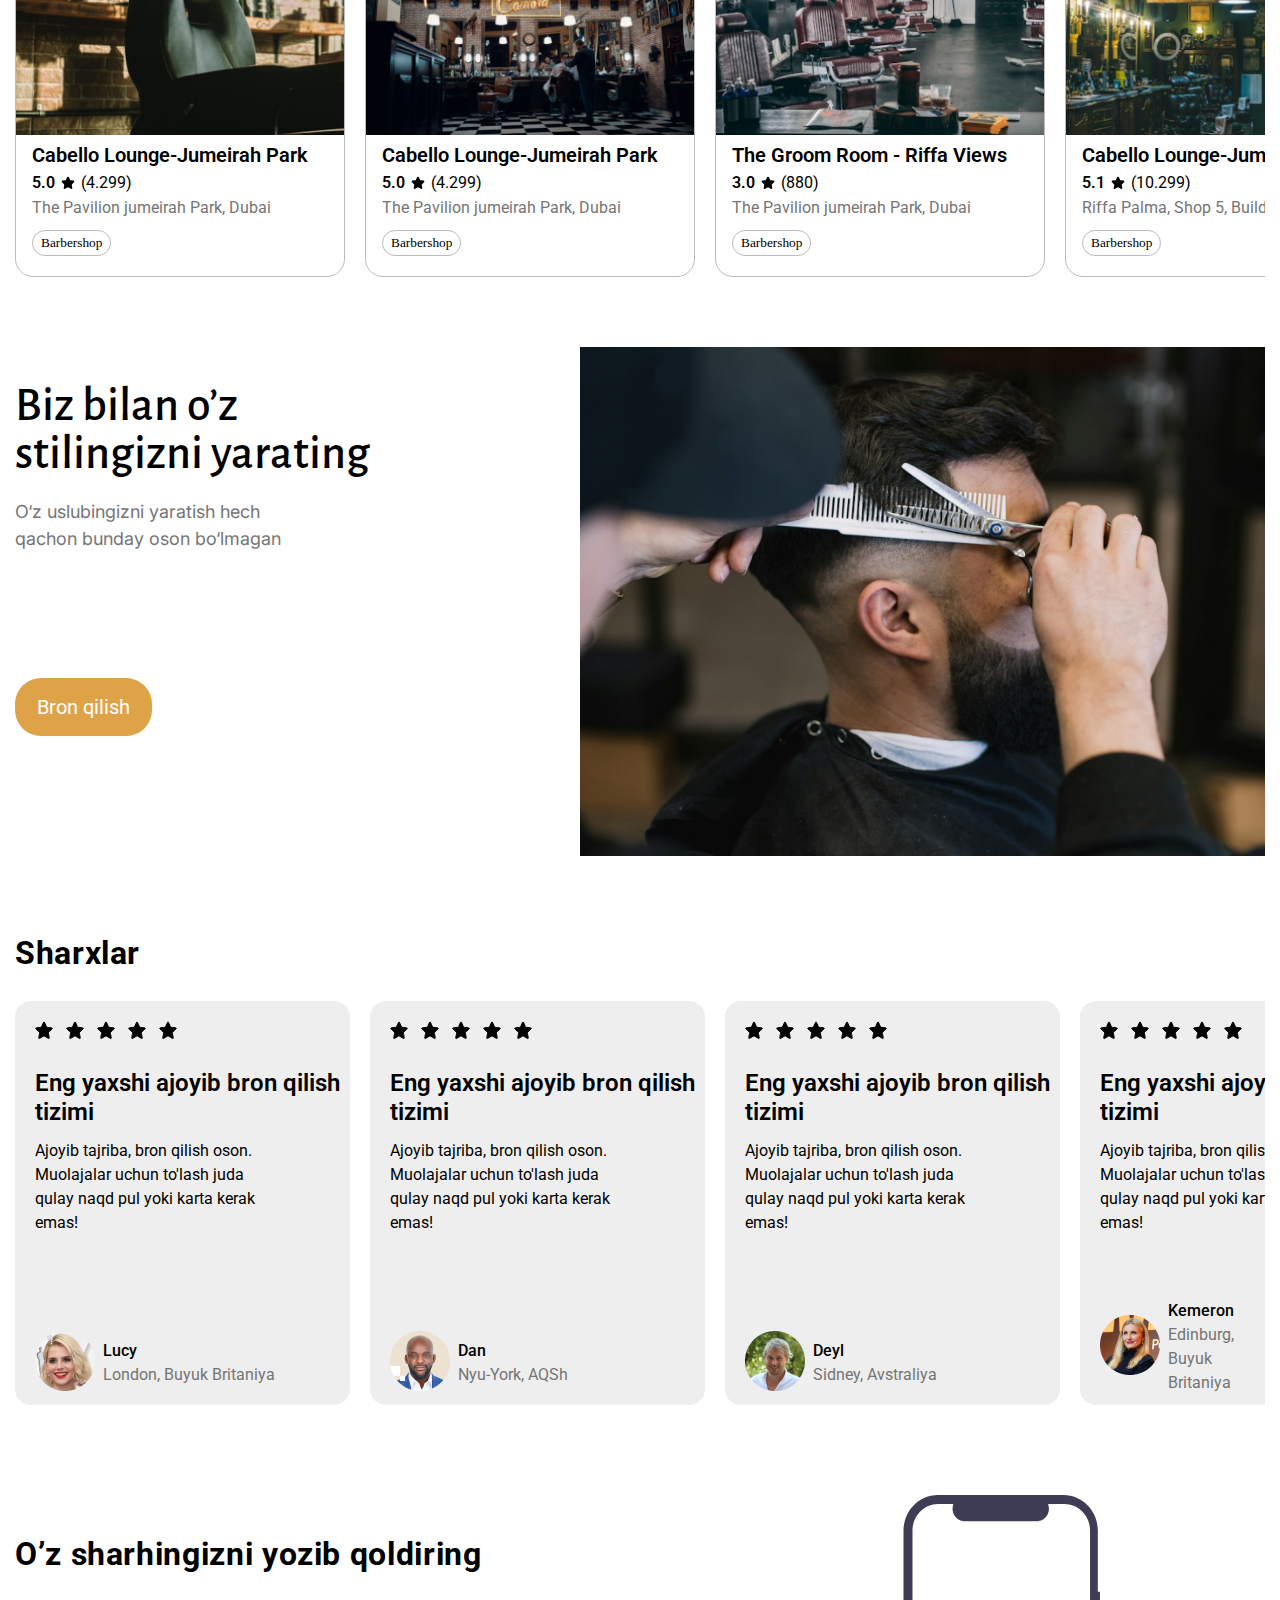
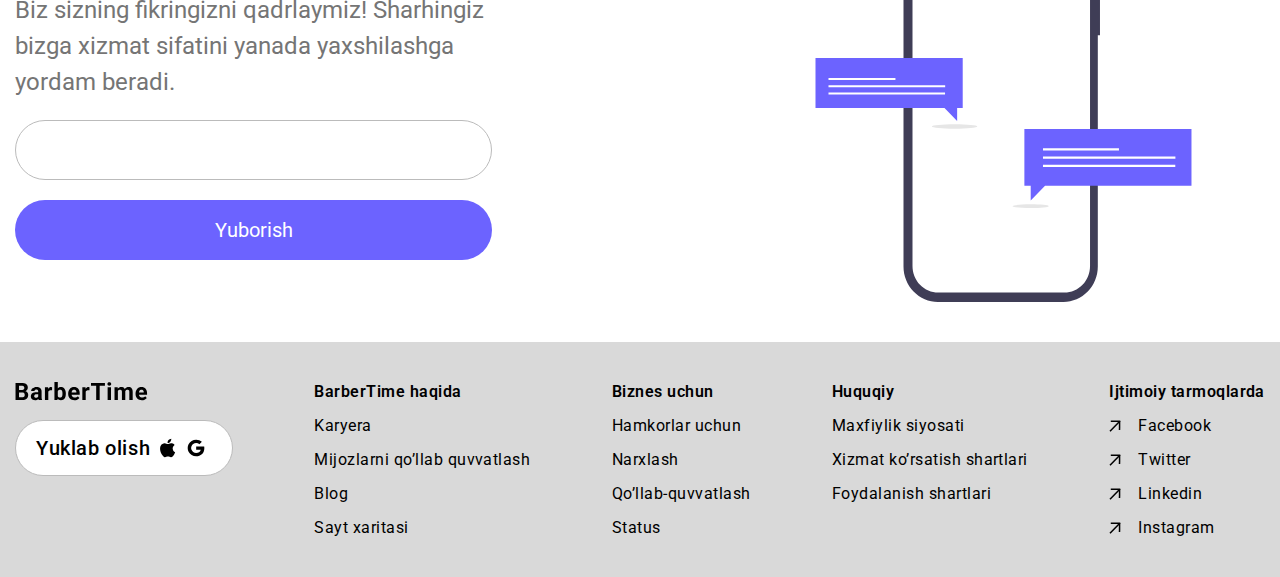
==== commit d74536cd: "M" ====
--- a/index.html
+++ b/index.html
@@ -21,7 +21,7 @@
                     <div class="header-nav">
                         <a href="./xizmatlar.html" class="header-link">Xizmatlar</a>
                         <a href="./help.html" class="header-link">Mijozlarni qo'llab quvvatlash</a>
-                        <a href="#" class="header-link">Biznes uchun</a>
+                        <a href="./working.html" class="header-link">Biznes uchun</a>
                         <a href="#" class="header-link">Ilovani yuklash</a>
                     </div>
                     <div class="header-buttons">
--- a/styles/style.css
+++ b/styles/style.css
@@ -33,7 +33,10 @@
     --gray-700: #eee;
     --gray-650: #757575;
     --gray-600: #6c63ff;
+    --gar-550: #e5e5e5;
+    --gray-500: #f1f1f1;
     --gray-1000: #dfa347;
+
 }
 
 a {
@@ -50,6 +53,7 @@
 input {
     outline: none;
     border: none;
+    background-color: transparent;
 }
 
 .audio-btn {
@@ -80,6 +84,7 @@
     font-weight: normal;
     font-weight: 400;
     color: var(--blask-color);
+    position: relative;
 }
 
 .item-main {
@@ -236,13 +241,18 @@
     color: var(--gray-50);
 }
 
+.bottom-color {
+    border-bottom: 2px solid var(--gray-50);
+}
+
+
 .header-link::before {
     content: '';
     position: absolute;
-    bottom: -25px;
+    bottom: -26px;
     left: 0;
     width: 0;
-    height: 2px;
+    height: 3px;
     background-color: var(--blask-color);
     transition: width 0.4s ease;
     /* Smooth animation */
@@ -311,7 +321,7 @@
     row-gap: 40px;
 }
 
-.banner-row.help{
+.banner-row.help {
     row-gap: 0px;
 }
 
@@ -684,102 +694,6 @@
 
 /* CONTACT - END */
 
-/* FOOTER - START */
-
-.footer {
-    background-color: var(--gray-900);
-    padding: 40px 0;
-}
-
-.footer-row {
-    display: flex;
-    justify-content: space-between;
-    flex-wrap: wrap;
-    row-gap: 20px;
-}
-
-.footer-card {
-    display: flex;
-    flex-direction: column;
-    row-gap: 15px;
-}
-
-.footer-button {
-    padding: 15px 20px;
-    background-color: var(--white-color);
-    display: flex;
-    align-items: center;
-    column-gap: 8px;
-    border: 1px solid var(--gray-850);
-    border-radius: 30px;
-    width: 218px;
-    cursor: pointer;
-}
-
-.footer-btn__title {
-    font-family: var(--font-family);
-    font-weight: 500;
-    font-size: 20px;
-    letter-spacing: 0.03em;
-    color: #000;
-}
-
-.footer-btn__icon {
-    width: 20px;
-    height: 20px;
-}
-
-.footer-btn__icon img {
-    width: 100%;
-    height: 100%;
-}
-
-.footer-card__title {
-    font-family: var(--font-family);
-    font-weight: 600;
-    font-size: 16px;
-    letter-spacing: 0.03em;
-    color: #000;
-}
-
-.footer-link {
-    font-family: var(--font-family);
-    font-weight: 400;
-    font-size: 16px;
-    letter-spacing: 0.03em;
-    color: #000;
-    transition: all 0.2s ease;
-}
-
-.footer-link:hover {
-    color: var(--gray-50);
-    scale: 1.1;
-}
-
-.footer-item__link {
-    display: flex;
-    align-items: center;
-    column-gap: 17px;
-
-}
-
-.footer-item__link:hover img {
-    transform: rotate(46deg);
-    transition: all 0.2s ease-in-out;
-    scale: 1.5;
-}
-
-.footer-other__link {
-    font-family: var(--font-family);
-    font-weight: 400;
-    font-size: 16px;
-    letter-spacing: 0.03em;
-    color: #000;
-}
-
-/* FOOTER - END */
-
-
 /* LOGIN - START */
 
 .login {
@@ -921,6 +835,388 @@
 
 /* LOGIN - END */
 
+/* QUESTIONS - START */
+
+.questions-row {
+    margin-bottom: 24px;
+}
+
+.questions-title {
+    font-family: var(--font-family);
+    font-weight: 700;
+    font-size: 32px;
+    color: var(--blask-color);
+    margin-bottom: 24px;
+}
+
+.questions-card__title {
+    font-family: var(--font-family);
+    font-weight: 400;
+    font-size: 24px;
+    color: var(--blask-color);
+    margin-bottom: 28px;
+}
+
+.questions-section__title {
+    font-family: var(--font-family);
+    font-weight: 400;
+    font-size: 16px;
+    letter-spacing: 0.02em;
+    color: var(--blask-color);
+}
+
+.questions-section {
+    display: flex;
+    align-items: center;
+    justify-content: space-between;
+    border-bottom: 1px solid var(--gar-550);
+    padding-bottom: 20px;
+    cursor: pointer;
+    margin-bottom: 11px;
+}
+
+.questions-section_o {
+    display: flex;
+    align-items: center;
+    column-gap: 18px;
+}
+
+.questions-item_title {
+    font-family: var(--font-family);
+    font-weight: 400;
+    font-size: 16px;
+    line-height: 150%;
+    letter-spacing: 0.02em;
+    color: var(--gray-650);
+}
+
+.questions-item {
+    visibility: hidden;
+    opacity: 0;
+    height: 0;
+    transition: all 0.2s ease-in-out;
+
+}
+
+.questions-item.open {
+    visibility: visible;
+    opacity: 1;
+    height: 240px;
+    transition: all 0.2s ease-in-out;
+}
+
+.questions-section_l__icon {
+    background-color: var(--gray-600);
+    border-radius: 50px;
+    width: 25px;
+    height: 25px;
+    display: flex;
+    align-items: center;
+    justify-content: center;
+    color: var(--white-color);
+    cursor: pointer;
+}
+
+/* QUESTIONS - END */
+
+/* CHAT - START */
+
+.chat {
+    top: 0;
+    left: 0;
+    position: absolute;
+    transition: all 0.3s ease-in-out;
+}
+
+.chat-row {
+    position: fixed;
+    bottom: 66px;
+    right: 120px;
+    display: flex;
+    align-items: end;
+    flex-direction: column;
+    row-gap: 8px;
+}
+
+.chat-panel {
+    position: relative;
+    display: none;
+    border-radius: 16px;
+    width: 325px;
+    height: 477px;
+    background-color: var(--white-color);
+}
+
+.chat-nav {
+    width: 50px;
+    height: 50px;
+    border-radius: 100%;
+    background-color: #6c63ff;
+    display: flex;
+    align-items: center;
+    justify-content: center;
+    cursor: pointer;
+}
+
+.chat.active {
+    width: 100%;
+    height: 100%;
+    background-color: rgba(0, 0, 0, 0.2);
+}
+
+.chat.active .chat-panel {
+    display: block;
+}
+
+.chat-panel__top {
+    padding: 16px 16px;
+    border-bottom: 2px solid var(--gray-850);
+}
+
+.chat-panel-row {
+    display: flex;
+    align-items: center;
+    justify-content: space-between;
+}
+
+.chat-logos {
+    display: flex;
+    align-items: center;
+    column-gap: 12px;
+}
+
+.chat-logo {
+    width: 30px;
+    height: 30px;
+}
+
+.chat-restart__icon {
+    width: 18px;
+    height: 18px;
+    cursor: pointer;
+}
+
+.chat-logo__title {
+    font-family: var(--font-family);
+    font-weight: 500;
+    font-size: 20px;
+    color: var(--blask-color);
+}
+
+.chat-in_row {
+    position: absolute;
+    left: 16px;
+    bottom: 16px;
+}
+
+.chat-panel_content {
+    display: flex;
+    align-items: center;
+    justify-content: center;
+    flex-direction: column;
+    text-align: center;
+    margin-top: 20px;
+    row-gap: 20px;
+}
+
+.chat-title {
+    width: 212px;
+    font-family: var(--font-family);
+    font-weight: 400;
+    font-size: 16px;
+    line-height: 150%;
+    color: var(--gray-50);
+}
+
+.chat-subtitle {
+    font-family: var(--font-family);
+    font-weight: 400;
+    font-size: 16px;
+    line-height: 150%;
+    color: var(--blask-color);
+
+
+    border-radius: 13px;
+    width: 88px;
+    height: 24px;
+    background: var(--gray-500);
+    cursor: pointer;
+}
+
+.chat-inputs {
+    width: 293px;
+    display: flex;
+    align-items: center;
+    justify-content: space-between;
+    padding: 0px 15px;
+    border: 1px solid var(--gray-500);
+    border-radius: 23px;
+    background-color: var(--gray-500);
+}
+
+.chat-input {
+    height: 40px;
+    font-size: 16px;
+    letter-spacing: 1px;
+}
+
+.chat-input_sbt {
+    width: 24px;
+    height: 24px;
+    cursor: pointer;
+}
+
+.list {
+    display: none;
+    height: 352px;
+    overflow-y: scroll;
+    display: flex;
+    align-items: end;
+    flex-direction: column;
+    padding-right: 10px;
+    position: absolute;
+    top: 63px;
+    right: 0;
+    width: 100%;
+    background-color: var(--white-color);
+    padding-top: 10px;
+}
+
+.list p {
+    font-family: var(--font-family);
+    text-align: center;
+    color: var(--blask-color);
+    font-size: 17px;
+    letter-spacing: 1px;
+    width: auto;
+    padding: 8px 8px;
+    border-radius: 18px;
+    background-color: var(--gar-550);
+    margin-bottom: 5px;
+}
+
+/* CHAT - END */
+
+/* WORKING - START */
+
+.working-row{
+    row-gap: 0px;
+}
+
+.working-title{
+    max-width: 924px;
+}
+
+.working-subtitle {
+    max-width: 827px;
+    text-align: center;
+    font-family: var(--second-family);
+    font-weight: 400;
+    font-size: 20px;
+    line-height: 150%;
+    color: var(--gray-650);
+}
+
+.working-btn{
+    bottom: 4em;
+}
+
+/* WORKING - START */
+
+/* FOOTER - START */
+
+.footer {
+    background-color: var(--gray-900);
+    padding: 40px 0;
+}
+
+.footer-row {
+    display: flex;
+    justify-content: space-between;
+    flex-wrap: wrap;
+    row-gap: 20px;
+}
+
+.footer-card {
+    display: flex;
+    flex-direction: column;
+    row-gap: 15px;
+}
+
+.footer-button {
+    padding: 15px 20px;
+    background-color: var(--white-color);
+    display: flex;
+    align-items: center;
+    column-gap: 8px;
+    border: 1px solid var(--gray-850);
+    border-radius: 30px;
+    width: 218px;
+    cursor: pointer;
+}
+
+.footer-btn__title {
+    font-family: var(--font-family);
+    font-weight: 500;
+    font-size: 20px;
+    letter-spacing: 0.03em;
+    color: #000;
+}
+
+.footer-btn__icon {
+    width: 20px;
+    height: 20px;
+}
+
+.footer-btn__icon img {
+    width: 100%;
+    height: 100%;
+}
+
+.footer-card__title {
+    font-family: var(--font-family);
+    font-weight: 600;
+    font-size: 16px;
+    letter-spacing: 0.03em;
+    color: #000;
+}
+
+.footer-link {
+    font-family: var(--font-family);
+    font-weight: 400;
+    font-size: 16px;
+    letter-spacing: 0.03em;
+    color: #000;
+    transition: all 0.2s ease;
+}
+
+.footer-link:hover {
+    color: var(--gray-50);
+    scale: 1.1;
+}
+
+.footer-item__link {
+    display: flex;
+    align-items: center;
+    column-gap: 17px;
+
+}
+
+.footer-item__link:hover img {
+    transform: rotate(46deg);
+    transition: all 0.2s ease-in-out;
+    scale: 1.5;
+}
+
+.footer-other__link {
+    font-family: var(--font-family);
+    font-weight: 400;
+    font-size: 16px;
+    letter-spacing: 0.03em;
+    color: #000;
+}
+
+/* FOOTER - END */
 
 
 @media screen and (max-width: 1400px) {
